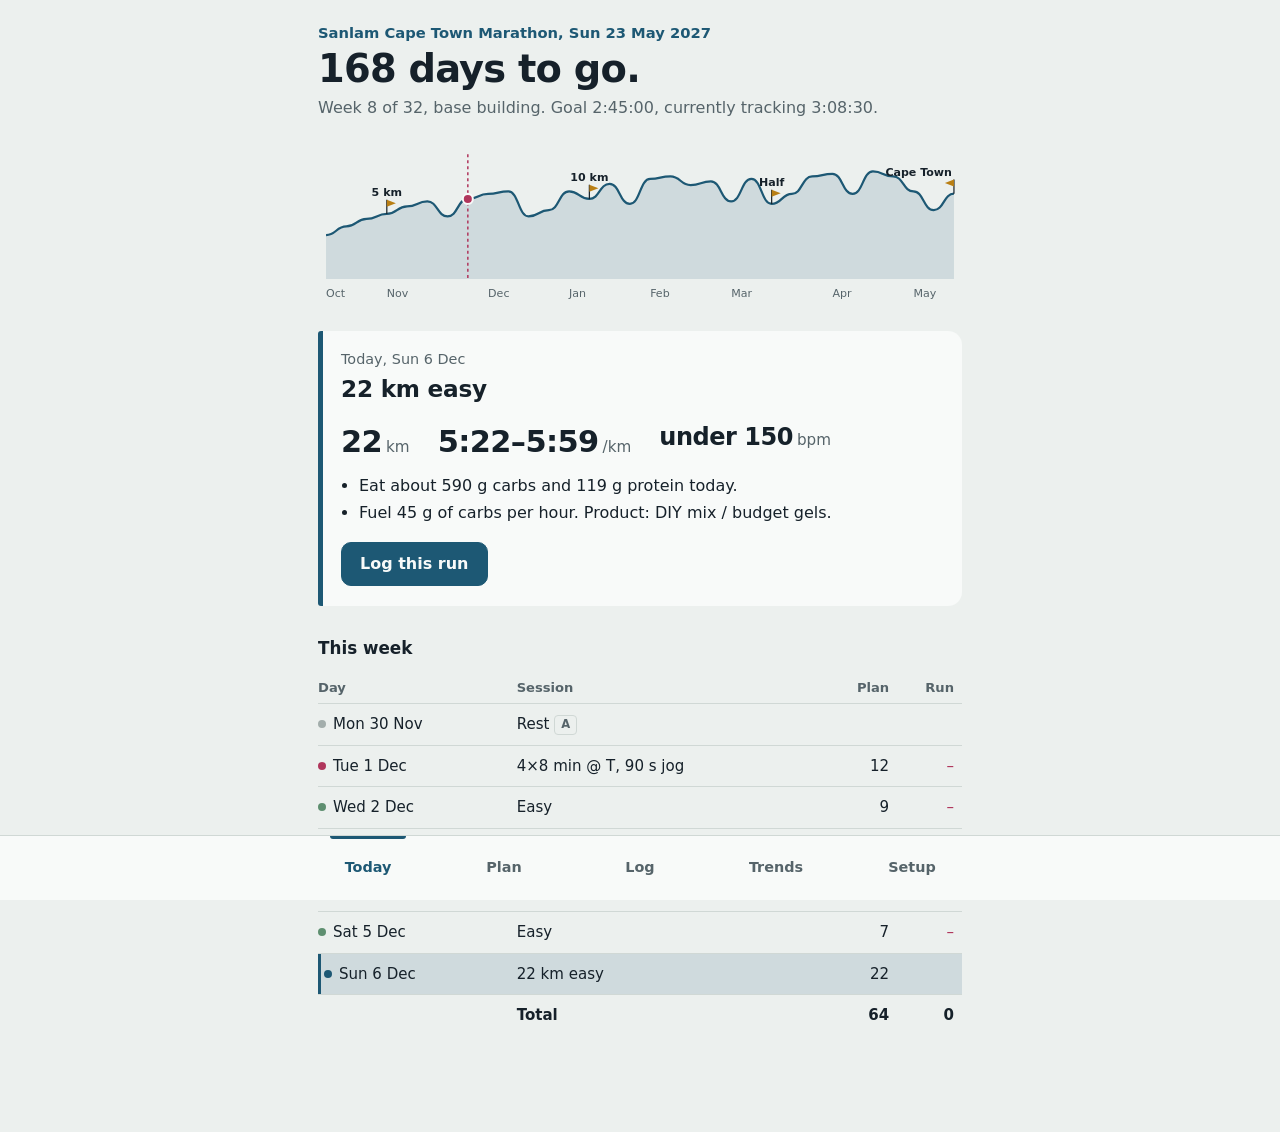
==== index.html @ f0186e63 "CTM Coach" ====
<!doctype html>
<html lang="en-ZA">
<head>
<meta charset="utf-8">
<meta name="viewport" content="width=device-width, initial-scale=1, viewport-fit=cover">
<meta name="theme-color" content="#1D5874">
<meta name="apple-mobile-web-app-capable" content="yes">
<meta name="apple-mobile-web-app-status-bar-style" content="default">
<title>Cape Town 2:45</title>
<link rel="manifest" href="manifest.webmanifest">
<link rel="icon" href="icon.svg" type="image/svg+xml">
<link rel="apple-touch-icon" href="icon-192.png">
<style>
:root {
  --fog: #ECF0EE;
  --paper: #F8FAF9;
  --ink: #16212A;
  --muted: #56646A;
  --line: #D0D8D5;
  --atlantic: #1D5874;
  --atlantic-soft: rgba(29, 88, 116, 0.14);
  --sage: #5E8F70;
  --protea: #B0365C;
  --ochre: #B97F14;
  --rest: #A3AEAC;
  --warn-bg: #FBF1DC;
  --action-bg: #F7E3EA;
  --sans: "Avenir Next", Avenir, "Segoe UI Variable Text", "Segoe UI", Roboto, "Helvetica Neue", system-ui, sans-serif;
  --tabh: 64px;
  color-scheme: light;
}
@media (prefers-color-scheme: dark) {
  :root {
    --fog: #0E161B; --paper: #15212A; --ink: #E4EBE9; --muted: #96A6AB; --line: #2A3B44;
    --atlantic: #6FB0CF; --atlantic-soft: rgba(111, 176, 207, 0.16); --sage: #84B897; --protea: #E07496;
    --ochre: #E2AE4C; --rest: #5F6E72; --warn-bg: #33291A; --action-bg: #36202A; color-scheme: dark;
  }
}
*, *::before, *::after { box-sizing: border-box; }
html { -webkit-text-size-adjust: 100%; }
body {
  margin: 0; background: var(--fog); color: var(--ink); font: 400 16px/1.5 var(--sans);
  font-variant-numeric: tabular-nums; padding-top: env(safe-area-inset-top, 0px);
  padding-bottom: calc(var(--tabh) + env(safe-area-inset-bottom, 0px));
}
main { max-width: 680px; margin: 0 auto; padding: 0 18px 32px; }
h1, h2, h3, p { margin: 0; }
h1 { font-size: 2.4rem; line-height: 1.1; font-weight: 700; letter-spacing: -0.02em; }
h2 { font-size: 1.45rem; line-height: 1.2; font-weight: 650; letter-spacing: -0.01em; }
h3 { font-size: 1.05rem; font-weight: 650; margin-bottom: 10px; }
section { margin-top: 30px; }
a { color: var(--atlantic); }
.sub { color: var(--muted); margin-top: 6px; max-width: 60ch; }
.note, .hint, .caption, .legend { color: var(--muted); font-size: 0.9rem; margin: 6px 0 10px; max-width: 65ch; }
.empty { color: var(--muted); padding: 14px 0; }

.hero { padding-top: 22px; }
.kicker { color: var(--atlantic); font-weight: 600; font-size: 0.92rem; margin-bottom: 4px; }
.profile { width: 100%; height: auto; margin-top: 14px; display: block; overflow: visible; }
.p-area { fill: var(--atlantic-soft); }
.p-line { fill: none; stroke: var(--atlantic); stroke-width: 2.2; }
.p-act { fill: var(--ink); }
.p-now { stroke: var(--protea); stroke-width: 1.5; stroke-dasharray: 3 3; }
.p-nowdot { fill: var(--protea); stroke: var(--paper); stroke-width: 2; }
.p-flagpole { stroke: var(--ink); stroke-width: 1.2; }
.p-flag { fill: var(--ochre); }
.p-label { font-size: 11px; fill: var(--ink); font-weight: 600; }
.p-month { font-size: 11px; fill: var(--muted); }
.page { padding-top: 22px; }

.session { margin-top: 26px; background: var(--paper); border-left: 5px solid var(--sage); padding: 18px 18px 20px; border-radius: 3px 14px 14px 3px; }
.session.t-quality { border-left-color: var(--protea); }
.session.t-long { border-left-color: var(--atlantic); }
.session.t-rest { border-left-color: var(--rest); }
.session.t-test, .session.t-race { border-left-color: var(--ochre); }
.session .when { color: var(--muted); font-size: 0.9rem; margin-bottom: 4px; }
.session .was { color: var(--muted); font-size: 0.88rem; margin-top: 6px; }
.facts { display: flex; flex-wrap: wrap; gap: 6px 28px; margin: 16px 0 6px; }
.facts .big { font-size: 1.9rem; font-weight: 700; letter-spacing: -0.02em; }
.facts .big.hr { font-size: 1.5rem; }
.facts .unit { color: var(--muted); margin-left: 4px; font-size: 0.95rem; }
.extras { margin: 10px 0 0; padding-left: 18px; color: var(--ink); }
.extras li { margin: 3px 0; }
.logged { margin-top: 14px; color: var(--sage); font-weight: 600; }

button, .file { font: inherit; cursor: pointer; }
.primary, .secondary { display: inline-flex; align-items: center; min-height: 44px; padding: 0 18px; border-radius: 10px; border: 1.5px solid var(--atlantic); font-weight: 600; margin-top: 14px; }
.primary { background: var(--atlantic); color: var(--paper); }
.secondary { background: transparent; color: var(--atlantic); }
.primary[disabled] { opacity: 0.6; cursor: progress; }
.link { background: none; border: 0; color: var(--atlantic); padding: 4px 0; text-decoration: underline; text-underline-offset: 3px; }
.danger { color: var(--protea); }
.file { position: relative; overflow: hidden; }
.file input { position: absolute; inset: 0; opacity: 0; cursor: pointer; }
.row { display: flex; flex-wrap: wrap; gap: 0 10px; }
:focus-visible { outline: 3px solid var(--ochre); outline-offset: 2px; }

.alerts .alert { padding: 12px 14px; border-radius: 10px; background: var(--paper); margin-bottom: 10px; border: 1px solid var(--line); }
.alert.a-warn { background: var(--warn-bg); border-color: transparent; }
.alert.a-action { background: var(--action-bg); border-color: transparent; }
.a-title { font-weight: 650; margin-bottom: 2px; }
.flags { margin: 8px 0 0; padding-left: 18px; font-size: 0.92rem; }

table { width: 100%; border-collapse: collapse; font-size: 0.94rem; }
th { text-align: left; font-weight: 600; color: var(--muted); font-size: 0.82rem; padding: 6px 8px 6px 0; border-bottom: 1px solid var(--line); }
td { padding: 9px 8px 9px 0; border-bottom: 1px solid var(--line); vertical-align: top; }
.n { text-align: right; white-space: nowrap; }
.nw { white-space: nowrap; }
.nw .tag, .nw .was-inline { white-space: normal; }
tfoot td { font-weight: 650; border-bottom: 0; }
.week td.d { white-space: nowrap; }
.week tr.is-today td { background: var(--atlantic-soft); }
.week tr.is-today td:first-child { box-shadow: inset 3px 0 0 var(--atlantic); padding-left: 6px; }
.week tr.done td.n:last-child { color: var(--sage); font-weight: 650; }
.week tr.missed td.n:last-child { color: var(--protea); }
.was-inline { display: block; color: var(--muted); font-size: 0.82rem; }
.tag { display: inline-block; font-size: 0.72rem; font-weight: 650; padding: 0 6px; border-radius: 4px; background: var(--fog); border: 1px solid var(--line); color: var(--muted); vertical-align: 1px; }
.dot { display: inline-block; width: 8px; height: 8px; border-radius: 50%; margin-right: 7px; background: var(--sage); vertical-align: 1px; }
.dot.t-quality { background: var(--protea); } .dot.t-long { background: var(--atlantic); } .dot.t-rest { background: var(--rest); } .dot.t-test, .dot.t-race { background: var(--ochre); }
.runs select { font: inherit; padding: 2px; background: var(--paper); color: var(--ink); border: 1px solid var(--line); border-radius: 6px; }
.table-wrap { overflow-x: auto; }

.weeks { list-style: none; margin: 18px 0 0; padding: 0; }
.wk { border-bottom: 1px solid var(--line); }
.wk-head { display: flex; align-items: center; gap: 14px; width: 100%; background: none; border: 0; padding: 12px 0; text-align: left; color: var(--ink); }
.wk-n { flex: 0 0 34px; height: 34px; border-radius: 50%; display: grid; place-items: center; font-weight: 700; background: var(--paper); border: 1.5px solid var(--line); font-size: 0.92rem; }
.wk.current .wk-n { background: var(--atlantic); color: var(--paper); border-color: var(--atlantic); }
.ph-down .wk-n, .ph-holiday .wk-n, .ph-taper .wk-n { border-style: dashed; }
.ph-checkpoint .wk-n, .ph-race .wk-n { border-color: var(--ochre); }
.wk-main { flex: 1; min-width: 0; }
.wk-title { display: block; font-weight: 600; }
.wk-sub { display: block; color: var(--muted); font-size: 0.86rem; overflow: hidden; text-overflow: ellipsis; white-space: nowrap; }
.wk-km { text-align: right; font-weight: 700; font-size: 1.15rem; line-height: 1.1; }
.wk-km s { display: block; color: var(--muted); font-weight: 400; font-size: 0.8rem; }
.wk-km small { display: block; color: var(--muted); font-weight: 400; font-size: 0.78rem; }
.wk-body { padding: 0 0 16px 48px; }
.modes { display: flex; flex-wrap: wrap; gap: 6px; margin-bottom: 8px; }
.modes button { border: 1.5px solid var(--line); background: var(--paper); color: var(--ink); border-radius: 999px; padding: 6px 12px; font-size: 0.86rem; }
.modes button.on { border-color: var(--atlantic); background: var(--atlantic); color: var(--paper); }

.form label, .grid2 label { display: block; font-size: 0.86rem; color: var(--muted); font-weight: 600; margin-bottom: 12px; }
.form input, .form select, .grid2 input, .grid2 select, .cp input[type=text], .cp input[type=date] {
  display: block; width: 100%; margin-top: 4px; min-height: 44px; padding: 8px 10px; font: inherit; color: var(--ink);
  background: var(--paper); border: 1.5px solid var(--line); border-radius: 8px;
}
.grid2 { display: grid; grid-template-columns: 1fr 1fr; gap: 0 12px; }
label.check { display: flex; align-items: center; gap: 8px; font-size: 0.92rem; color: var(--ink); font-weight: 500; margin: 6px 0 12px; }
label.check input { width: 20px; height: 20px; accent-color: var(--atlantic); }
.cps { display: grid; gap: 12px; }
.cp { background: var(--paper); border-radius: 10px; padding: 12px 14px 2px; display: grid; grid-template-columns: 1fr 1fr; gap: 0 12px; align-items: end; }
.cp-name { grid-column: 1 / -1; font-weight: 650; margin-bottom: 8px; }
.cp-name span { display: block; color: var(--muted); font-weight: 400; font-size: 0.86rem; }
.cp label { font-size: 0.86rem; color: var(--muted); font-weight: 600; margin-bottom: 12px; }
.cp label.check { grid-column: 1 / -1; margin-top: -2px; }
.import { background: var(--paper); border-radius: 12px; padding: 16px 18px 20px; }
.import p { color: var(--muted); font-size: 0.92rem; }
.review { background: var(--paper); border-radius: 10px; padding: 14px 16px; margin-top: 14px; }
.review p { margin: 0 0 8px; }
.review .when { color: var(--muted); font-size: 0.86rem; }

.chart { width: 100%; height: auto; display: block; }
.grid { stroke: var(--line); stroke-width: 1; }
.axis { font-size: 11px; fill: var(--muted); }
.bar-plan { fill: var(--atlantic-soft); }
.bar-act { fill: var(--atlantic); }
svg .pt { fill: var(--sage); opacity: 0.75; }
.trend { fill: none; stroke: var(--atlantic); stroke-width: 2.2; }
.band { fill: var(--sage); opacity: 0.14; }
.key { display: inline-block; width: 12px; height: 12px; border-radius: 2px; margin: 0 6px -1px 0; }
.k-plan { background: var(--atlantic-soft); } .k-act { background: var(--atlantic); margin-left: 14px; }

.tabs {
  position: fixed; left: 0; right: 0; bottom: 0; z-index: 5; display: flex; justify-content: center;
  background: var(--paper); border-top: 1px solid var(--line); padding-bottom: env(safe-area-inset-bottom, 0px);
}
.tabs a { flex: 1; max-width: 136px; height: var(--tabh); display: grid; place-items: center; text-decoration: none; color: var(--muted); font-weight: 600; font-size: 0.9rem; position: relative; }
.tabs a[aria-current=page] { color: var(--atlantic); }
.tabs a[aria-current=page]::before { content: ""; position: absolute; top: 0; left: 22%; right: 22%; height: 3px; background: var(--atlantic); border-radius: 0 0 3px 3px; }
.toast {
  position: fixed; left: 50%; bottom: calc(var(--tabh) + 14px + env(safe-area-inset-bottom, 0px)); transform: translate(-50%, 20px);
  background: var(--ink); color: var(--paper); padding: 10px 16px; border-radius: 10px; font-size: 0.92rem; opacity: 0;
  pointer-events: none; transition: opacity 0.2s, transform 0.2s; max-width: calc(100% - 32px); z-index: 10;
}
.toast.show { opacity: 1; transform: translate(-50%, 0); }
@media (prefers-reduced-motion: reduce) { .toast { transition: none; } }
@media (max-width: 420px) {
  h1 { font-size: 2rem; }
  .facts .big { font-size: 1.6rem; }
  .grid2 label, .cp label { font-size: 0.8rem; }
  .wk-body { padding-left: 0; }
  table { font-size: 0.88rem; }
}
</style>
</head>
<body>
<main id="app" aria-live="polite"></main>
<nav class="tabs" aria-label="Sections">
  <a href="#today">Today</a><a href="#plan">Plan</a><a href="#log">Log</a><a href="#trends">Trends</a><a href="#setup">Setup</a>
</nav>
<div id="toast" class="toast" role="status"></div>
<script>
const SEED = {"days": [{"o": 0, "wk": 1, "day": "Mon", "phase": "Recover", "type": "Rest", "desc": "Rest", "km": 0, "zone": "", "str": "A", "fuel": 0}, {"o": 1, "wk": 1, "day": "Tue", "phase": "Recover", "type": "Easy", "desc": "Easy", "km": 5, "zone": "Easy", "str": "", "fuel": 0}, {"o": 2, "wk": 1, "day": "Wed", "phase": "Recover", "type": "Easy", "desc": "Easy", "km": 4, "zone": "Easy", "str": "", "fuel": 0}, {"o": 3, "wk": 1, "day": "Thu", "phase": "Recover", "type": "Easy", "desc": "Easy", "km": 5, "zone": "Easy", "str": "B", "fuel": 0}, {"o": 4, "wk": 1, "day": "Fri", "phase": "Recover", "type": "Easy", "desc": "Easy, short", "km": 4, "zone": "Easy", "str": "", "fuel": 0}, {"o": 5, "wk": 1, "day": "Sat", "phase": "Recover", "type": "Easy", "desc": "Easy", "km": 5, "zone": "Easy", "str": "", "fuel": 0}, {"o": 6, "wk": 1, "day": "Sun", "phase": "Recover", "type": "Easy", "desc": "12 km easy", "km": 12, "zone": "Easy", "str": "", "fuel": 0}, {"o": 7, "wk": 2, "day": "Mon", "phase": "Recover", "type": "Rest", "desc": "Rest", "km": 0, "zone": "", "str": "A", "fuel": 0}, {"o": 8, "wk": 2, "day": "Tue", "phase": "Recover", "type": "Easy", "desc": "Easy + 6×20 s strides", "km": 5, "zone": "Easy", "str": "", "fuel": 0}, {"o": 9, "wk": 2, "day": "Wed", "phase": "Recover", "type": "Easy", "desc": "Easy", "km": 8, "zone": "Easy", "str": "", "fuel": 0}, {"o": 10, "wk": 2, "day": "Thu", "phase": "Recover", "type": "Easy", "desc": "Easy + 6×20 s strides", "km": 6, "zone": "Easy", "str": "B", "fuel": 0}, {"o": 11, "wk": 2, "day": "Fri", "phase": "Recover", "type": "Easy", "desc": "Easy, short", "km": 4, "zone": "Easy", "str": "", "fuel": 0}, {"o": 12, "wk": 2, "day": "Sat", "phase": "Recover", "type": "Easy", "desc": "Easy", "km": 5, "zone": "Easy", "str": "", "fuel": 0}, {"o": 13, "wk": 2, "day": "Sun", "phase": "Recover", "type": "Easy", "desc": "14 km easy", "km": 14, "zone": "Easy", "str": "", "fuel": 0}, {"o": 14, "wk": 3, "day": "Mon", "phase": "Base", "type": "Rest", "desc": "Rest", "km": 0, "zone": "", "str": "A", "fuel": 0}, {"o": 15, "wk": 3, "day": "Tue", "phase": "Base", "type": "Easy", "desc": "Easy + 8×10 s hill sprints", "km": 6, "zone": "Easy", "str": "", "fuel": 0}, {"o": 16, "wk": 3, "day": "Wed", "phase": "Base", "type": "Easy", "desc": "Easy", "km": 8, "zone": "Easy", "str": "", "fuel": 0}, {"o": 17, "wk": 3, "day": "Thu", "phase": "Base", "type": "Easy", "desc": "Easy + strides", "km": 7, "zone": "Easy", "str": "B", "fuel": 0}, {"o": 18, "wk": 3, "day": "Fri", "phase": "Base", "type": "Easy", "desc": "Easy, short", "km": 5, "zone": "Easy", "str": "", "fuel": 0}, {"o": 19, "wk": 3, "day": "Sat", "phase": "Base", "type": "Easy", "desc": "Easy", "km": 6, "zone": "Easy", "str": "", "fuel": 0}, {"o": 20, "wk": 3, "day": "Sun", "phase": "Base", "type": "Easy", "desc": "16 km easy", "km": 16, "zone": "Easy", "str": "", "fuel": 0}, {"o": 21, "wk": 4, "day": "Mon", "phase": "Base", "type": "Rest", "desc": "Rest", "km": 0, "zone": "", "str": "A", "fuel": 0}, {"o": 22, "wk": 4, "day": "Tue", "phase": "Base", "type": "Easy", "desc": "Easy + 8×10 s hill sprints", "km": 6, "zone": "Easy", "str": "", "fuel": 0}, {"o": 23, "wk": 4, "day": "Wed", "phase": "Base", "type": "Easy", "desc": "Easy", "km": 7, "zone": "Easy", "str": "", "fuel": 0}, {"o": 24, "wk": 4, "day": "Thu", "phase": "Base", "type": "Easy", "desc": "Easy + strides", "km": 6, "zone": "Easy", "str": "B", "fuel": 0}, {"o": 25, "wk": 4, "day": "Fri", "phase": "Base", "type": "Easy", "desc": "Easy, short", "km": 5, "zone": "Easy", "str": "", "fuel": 0}, {"o": 26, "wk": 4, "day": "Sat", "phase": "Base", "type": "Test", "desc": "5 km parkrun TEST (3 km warm-up, 2 km cool-down)", "km": 10, "zone": "Race effort", "str": "", "fuel": 0}, {"o": 27, "wk": 4, "day": "Sun", "phase": "Base", "type": "Easy", "desc": "18 km easy", "km": 18, "zone": "Easy", "str": "", "fuel": 0}, {"o": 28, "wk": 5, "day": "Mon", "phase": "Base", "type": "Rest", "desc": "Rest", "km": 0, "zone": "", "str": "A", "fuel": 0}, {"o": 29, "wk": 5, "day": "Tue", "phase": "Base", "type": "Quality", "desc": "8×90 s hills, jog down", "km": 10, "zone": "Effort", "str": "", "fuel": 0}, {"o": 30, "wk": 5, "day": "Wed", "phase": "Base", "type": "Easy", "desc": "Easy", "km": 9, "zone": "Easy", "str": "", "fuel": 0}, {"o": 31, "wk": 5, "day": "Thu", "phase": "Base", "type": "Easy", "desc": "Easy + strides", "km": 8, "zone": "Easy", "str": "B", "fuel": 0}, {"o": 32, "wk": 5, "day": "Fri", "phase": "Base", "type": "Easy", "desc": "Easy, short", "km": 6, "zone": "Easy", "str": "", "fuel": 0}, {"o": 33, "wk": 5, "day": "Sat", "phase": "Base", "type": "Easy", "desc": "Easy", "km": 7, "zone": "Easy", "str": "", "fuel": 0}, {"o": 34, "wk": 5, "day": "Sun", "phase": "Base", "type": "Easy", "desc": "18 km easy, fuel 30–45 g/h", "km": 18, "zone": "Easy", "str": "", "fuel": 40}, {"o": 35, "wk": 6, "day": "Mon", "phase": "Base", "type": "Rest", "desc": "Rest", "km": 0, "zone": "", "str": "A", "fuel": 0}, {"o": 36, "wk": 6, "day": "Tue", "phase": "Base", "type": "Quality", "desc": "3×8 min @ T, 90 s jog", "km": 11, "zone": "Threshold", "str": "", "fuel": 0}, {"o": 37, "wk": 6, "day": "Wed", "phase": "Base", "type": "Easy", "desc": "Easy", "km": 9, "zone": "Easy", "str": "", "fuel": 0}, {"o": 38, "wk": 6, "day": "Thu", "phase": "Base", "type": "Easy", "desc": "Easy + strides", "km": 8, "zone": "Easy", "str": "B", "fuel": 0}, {"o": 39, "wk": 6, "day": "Fri", "phase": "Base", "type": "Easy", "desc": "Easy, short", "km": 6, "zone": "Easy", "str": "", "fuel": 0}, {"o": 40, "wk": 6, "day": "Sat", "phase": "Base", "type": "Easy", "desc": "Easy", "km": 8, "zone": "Easy", "str": "", "fuel": 0}, {"o": 41, "wk": 6, "day": "Sun", "phase": "Base", "type": "Long", "desc": "20 km easy", "km": 20, "zone": "Easy", "str": "", "fuel": 40}, {"o": 42, "wk": 7, "day": "Mon", "phase": "Down", "type": "Rest", "desc": "Rest", "km": 0, "zone": "", "str": "A", "fuel": 0}, {"o": 43, "wk": 7, "day": "Tue", "phase": "Down", "type": "Quality", "desc": "10×1 min on / 1 min off", "km": 10, "zone": "Effort", "str": "", "fuel": 0}, {"o": 44, "wk": 7, "day": "Wed", "phase": "Down", "type": "Easy", "desc": "Easy", "km": 7, "zone": "Easy", "str": "", "fuel": 0}, {"o": 45, "wk": 7, "day": "Thu", "phase": "Down", "type": "Easy", "desc": "Easy + strides", "km": 6, "zone": "Easy", "str": "B", "fuel": 0}, {"o": 46, "wk": 7, "day": "Fri", "phase": "Down", "type": "Easy", "desc": "Easy, short", "km": 5, "zone": "Easy", "str": "", "fuel": 0}, {"o": 47, "wk": 7, "day": "Sat", "phase": "Down", "type": "Easy", "desc": "Easy", "km": 6, "zone": "Easy", "str": "", "fuel": 0}, {"o": 48, "wk": 7, "day": "Sun", "phase": "Down", "type": "Easy", "desc": "16 km easy", "km": 16, "zone": "Easy", "str": "", "fuel": 40}, {"o": 49, "wk": 8, "day": "Mon", "phase": "Base", "type": "Rest", "desc": "Rest", "km": 0, "zone": "", "str": "A", "fuel": 0}, {"o": 50, "wk": 8, "day": "Tue", "phase": "Base", "type": "Quality", "desc": "4×8 min @ T, 90 s jog", "km": 12, "zone": "Threshold", "str": "", "fuel": 0}, {"o": 51, "wk": 8, "day": "Wed", "phase": "Base", "type": "Easy", "desc": "Easy", "km": 9, "zone": "Easy", "str": "", "fuel": 0}, {"o": 52, "wk": 8, "day": "Thu", "phase": "Base", "type": "Easy", "desc": "Easy + strides", "km": 8, "zone": "Easy", "str": "B", "fuel": 0}, {"o": 53, "wk": 8, "day": "Fri", "phase": "Base", "type": "Easy", "desc": "Easy, short", "km": 6, "zone": "Easy", "str": "", "fuel": 0}, {"o": 54, "wk": 8, "day": "Sat", "phase": "Base", "type": "Easy", "desc": "Easy", "km": 7, "zone": "Easy", "str": "", "fuel": 0}, {"o": 55, "wk": 8, "day": "Sun", "phase": "Base", "type": "Long", "desc": "22 km easy", "km": 22, "zone": "Easy", "str": "", "fuel": 45}, {"o": 56, "wk": 9, "day": "Mon", "phase": "Base", "type": "Rest", "desc": "Rest", "km": 0, "zone": "", "str": "A", "fuel": 0}, {"o": 57, "wk": 9, "day": "Tue", "phase": "Base", "type": "Quality", "desc": "10×90 s hills, jog down", "km": 11, "zone": "Effort", "str": "", "fuel": 0}, {"o": 58, "wk": 9, "day": "Wed", "phase": "Base", "type": "Easy", "desc": "Easy", "km": 9, "zone": "Easy", "str": "", "fuel": 0}, {"o": 59, "wk": 9, "day": "Thu", "phase": "Base", "type": "Quality", "desc": "20 min steady", "km": 10, "zone": "Steady", "str": "B", "fuel": 0}, {"o": 60, "wk": 9, "day": "Fri", "phase": "Base", "type": "Easy", "desc": "Easy, short", "km": 6, "zone": "Easy", "str": "", "fuel": 0}, {"o": 61, "wk": 9, "day": "Sat", "phase": "Base", "type": "Easy", "desc": "Easy", "km": 8, "zone": "Easy", "str": "", "fuel": 0}, {"o": 62, "wk": 9, "day": "Sun", "phase": "Base", "type": "Long", "desc": "24 km, last 4 km steady", "km": 24, "zone": "Steady", "str": "", "fuel": 45}, {"o": 63, "wk": 10, "day": "Mon", "phase": "Base", "type": "Rest", "desc": "Rest", "km": 0, "zone": "", "str": "A", "fuel": 0}, {"o": 64, "wk": 10, "day": "Tue", "phase": "Base", "type": "Quality", "desc": "3×12 min @ T, 2 min jog", "km": 14, "zone": "Threshold", "str": "", "fuel": 0}, {"o": 65, "wk": 10, "day": "Wed", "phase": "Base", "type": "Easy", "desc": "Easy", "km": 9, "zone": "Easy", "str": "", "fuel": 0}, {"o": 66, "wk": 10, "day": "Thu", "phase": "Base", "type": "Quality", "desc": "20 min steady", "km": 10, "zone": "Steady", "str": "B", "fuel": 0}, {"o": 67, "wk": 10, "day": "Fri", "phase": "Base", "type": "Easy", "desc": "Easy, short", "km": 6, "zone": "Easy", "str": "", "fuel": 0}, {"o": 68, "wk": 10, "day": "Sat", "phase": "Base", "type": "Easy", "desc": "Easy", "km": 7, "zone": "Easy", "str": "", "fuel": 0}, {"o": 69, "wk": 10, "day": "Sun", "phase": "Base", "type": "Long", "desc": "24 km easy", "km": 24, "zone": "Easy", "str": "", "fuel": 45}, {"o": 70, "wk": 11, "day": "Mon", "phase": "Holiday", "type": "Rest", "desc": "Rest", "km": 0, "zone": "", "str": "A", "fuel": 0}, {"o": 71, "wk": 11, "day": "Tue", "phase": "Holiday", "type": "Quality", "desc": "10×1 min on / 1 min off", "km": 10, "zone": "Effort", "str": "", "fuel": 0}, {"o": 72, "wk": 11, "day": "Wed", "phase": "Holiday", "type": "Easy", "desc": "Easy", "km": 7, "zone": "Easy", "str": "", "fuel": 0}, {"o": 73, "wk": 11, "day": "Thu", "phase": "Holiday", "type": "Easy", "desc": "Easy", "km": 6, "zone": "Easy", "str": "B", "fuel": 0}, {"o": 74, "wk": 11, "day": "Fri", "phase": "Holiday", "type": "Easy", "desc": "Easy, short", "km": 4, "zone": "Easy", "str": "", "fuel": 0}, {"o": 75, "wk": 11, "day": "Sat", "phase": "Holiday", "type": "Easy", "desc": "Easy", "km": 5, "zone": "Easy", "str": "", "fuel": 0}, {"o": 76, "wk": 11, "day": "Sun", "phase": "Holiday", "type": "Easy", "desc": "18 km easy", "km": 18, "zone": "Easy", "str": "", "fuel": 45}, {"o": 77, "wk": 12, "day": "Mon", "phase": "Holiday", "type": "Rest", "desc": "Rest", "km": 0, "zone": "", "str": "A", "fuel": 0}, {"o": 78, "wk": 12, "day": "Tue", "phase": "Holiday", "type": "Quality", "desc": "5×3 min @ 10 km pace, 2 min jog", "km": 10, "zone": "10 km pace", "str": "", "fuel": 0}, {"o": 79, "wk": 12, "day": "Wed", "phase": "Holiday", "type": "Easy", "desc": "Easy", "km": 7, "zone": "Easy", "str": "", "fuel": 0}, {"o": 80, "wk": 12, "day": "Thu", "phase": "Holiday", "type": "Easy", "desc": "Easy", "km": 7, "zone": "Easy", "str": "B", "fuel": 0}, {"o": 81, "wk": 12, "day": "Fri", "phase": "Holiday", "type": "Easy", "desc": "Easy, short", "km": 5, "zone": "Easy", "str": "", "fuel": 0}, {"o": 82, "wk": 12, "day": "Sat", "phase": "Holiday", "type": "Easy", "desc": "Easy", "km": 6, "zone": "Easy", "str": "", "fuel": 0}, {"o": 83, "wk": 12, "day": "Sun", "phase": "Holiday", "type": "Long", "desc": "20 km easy", "km": 20, "zone": "Easy", "str": "", "fuel": 45}, {"o": 84, "wk": 13, "day": "Mon", "phase": "Build", "type": "Rest", "desc": "Rest", "km": 0, "zone": "", "str": "A", "fuel": 0}, {"o": 85, "wk": 13, "day": "Tue", "phase": "Build", "type": "Quality", "desc": "5×1 km @ T, 1 min jog", "km": 11, "zone": "Threshold", "str": "", "fuel": 0}, {"o": 86, "wk": 13, "day": "Wed", "phase": "Build", "type": "Easy", "desc": "Easy", "km": 9, "zone": "Easy", "str": "", "fuel": 0}, {"o": 87, "wk": 13, "day": "Thu", "phase": "Build", "type": "Quality", "desc": "25 min steady", "km": 11, "zone": "Steady", "str": "B", "fuel": 0}, {"o": 88, "wk": 13, "day": "Fri", "phase": "Build", "type": "Easy", "desc": "Easy, short", "km": 6, "zone": "Easy", "str": "", "fuel": 0}, {"o": 89, "wk": 13, "day": "Sat", "phase": "Build", "type": "Easy", "desc": "Easy", "km": 7, "zone": "Easy", "str": "", "fuel": 0}, {"o": 90, "wk": 13, "day": "Sun", "phase": "Build", "type": "Long", "desc": "26 km, last 5 km steady", "km": 26, "zone": "Steady", "str": "", "fuel": 60}, {"o": 91, "wk": 14, "day": "Mon", "phase": "Build", "type": "Rest", "desc": "Rest", "km": 0, "zone": "", "str": "A", "fuel": 0}, {"o": 92, "wk": 14, "day": "Tue", "phase": "Build", "type": "Quality", "desc": "4×1 km @ T, 1 min jog", "km": 10, "zone": "Threshold", "str": "", "fuel": 0}, {"o": 93, "wk": 14, "day": "Wed", "phase": "Build", "type": "Easy", "desc": "Easy", "km": 11, "zone": "Easy", "str": "", "fuel": 0}, {"o": 94, "wk": 14, "day": "Thu", "phase": "Build", "type": "Easy", "desc": "Easy + strides", "km": 11, "zone": "Easy", "str": "B", "fuel": 0}, {"o": 95, "wk": 14, "day": "Fri", "phase": "Build", "type": "Easy", "desc": "Easy, short", "km": 8, "zone": "Easy", "str": "", "fuel": 0}, {"o": 96, "wk": 14, "day": "Sat", "phase": "Build", "type": "Easy", "desc": "Easy 5 km + 4 strides", "km": 5, "zone": "Easy", "str": "", "fuel": 0}, {"o": 97, "wk": 14, "day": "Sun", "phase": "Build", "type": "Test", "desc": "10 km race / time trial + 6 km easy", "km": 19, "zone": "Race effort", "str": "", "fuel": 60}, {"o": 98, "wk": 15, "day": "Mon", "phase": "Build", "type": "Rest", "desc": "Rest", "km": 0, "zone": "", "str": "A", "fuel": 0}, {"o": 99, "wk": 15, "day": "Tue", "phase": "Build", "type": "Quality", "desc": "2×20 min @ T, 3 min jog", "km": 15, "zone": "Threshold", "str": "", "fuel": 0}, {"o": 100, "wk": 15, "day": "Wed", "phase": "Build", "type": "Easy", "desc": "Easy", "km": 9, "zone": "Easy", "str": "", "fuel": 0}, {"o": 101, "wk": 15, "day": "Thu", "phase": "Build", "type": "Quality", "desc": "6×3 min @ 10 km pace, 2 min jog", "km": 11, "zone": "10 km pace", "str": "B", "fuel": 0}, {"o": 102, "wk": 15, "day": "Fri", "phase": "Build", "type": "Easy", "desc": "Easy, short", "km": 6, "zone": "Easy", "str": "", "fuel": 0}, {"o": 103, "wk": 15, "day": "Sat", "phase": "Build", "type": "Easy", "desc": "Easy", "km": 7, "zone": "Easy", "str": "", "fuel": 0}, {"o": 104, "wk": 15, "day": "Sun", "phase": "Build", "type": "Long", "desc": "28 km, last 8 km @ MP", "km": 28, "zone": "Marathon pace", "str": "", "fuel": 60}, {"o": 105, "wk": 16, "day": "Mon", "phase": "Down", "type": "Rest", "desc": "Rest", "km": 0, "zone": "", "str": "A", "fuel": 0}, {"o": 106, "wk": 16, "day": "Tue", "phase": "Down", "type": "Quality", "desc": "6×3 min @ 10 km pace, 2 min jog", "km": 11, "zone": "10 km pace", "str": "", "fuel": 0}, {"o": 107, "wk": 16, "day": "Wed", "phase": "Down", "type": "Easy", "desc": "Easy", "km": 8, "zone": "Easy", "str": "", "fuel": 0}, {"o": 108, "wk": 16, "day": "Thu", "phase": "Down", "type": "Easy", "desc": "Easy + strides", "km": 8, "zone": "Easy", "str": "B", "fuel": 0}, {"o": 109, "wk": 16, "day": "Fri", "phase": "Down", "type": "Easy", "desc": "Easy, short", "km": 6, "zone": "Easy", "str": "", "fuel": 0}, {"o": 110, "wk": 16, "day": "Sat", "phase": "Down", "type": "Easy", "desc": "Easy", "km": 7, "zone": "Easy", "str": "", "fuel": 0}, {"o": 111, "wk": 16, "day": "Sun", "phase": "Down", "type": "Long", "desc": "20 km easy", "km": 20, "zone": "Easy", "str": "", "fuel": 60}, {"o": 112, "wk": 17, "day": "Mon", "phase": "Build", "type": "Rest", "desc": "Rest", "km": 0, "zone": "", "str": "A", "fuel": 0}, {"o": 113, "wk": 17, "day": "Tue", "phase": "Build", "type": "Quality", "desc": "3×3 km @ T, 90 s jog", "km": 15, "zone": "Threshold", "str": "", "fuel": 0}, {"o": 114, "wk": 17, "day": "Wed", "phase": "Build", "type": "Easy", "desc": "Easy", "km": 10, "zone": "Easy", "str": "", "fuel": 0}, {"o": 115, "wk": 17, "day": "Thu", "phase": "Build", "type": "Quality", "desc": "30 min steady", "km": 12, "zone": "Steady", "str": "B", "fuel": 0}, {"o": 116, "wk": 17, "day": "Fri", "phase": "Build", "type": "Easy", "desc": "Easy, short", "km": 7, "zone": "Easy", "str": "", "fuel": 0}, {"o": 117, "wk": 17, "day": "Sat", "phase": "Build", "type": "Easy", "desc": "Easy", "km": 8, "zone": "Easy", "str": "", "fuel": 0}, {"o": 118, "wk": 17, "day": "Sun", "phase": "Build", "type": "Long", "desc": "28 km with 10 km @ MP", "km": 28, "zone": "Marathon pace", "str": "", "fuel": 60}, {"o": 119, "wk": 18, "day": "Mon", "phase": "Build", "type": "Rest", "desc": "Rest", "km": 0, "zone": "", "str": "A", "fuel": 0}, {"o": 120, "wk": 18, "day": "Tue", "phase": "Build", "type": "Quality", "desc": "6×1 km @ 10 km pace + 4×200 m", "km": 13, "zone": "10 km pace", "str": "", "fuel": 0}, {"o": 121, "wk": 18, "day": "Wed", "phase": "Build", "type": "Easy", "desc": "Easy", "km": 11, "zone": "Easy", "str": "", "fuel": 0}, {"o": 122, "wk": 18, "day": "Thu", "phase": "Build", "type": "Quality", "desc": "30 min steady", "km": 12, "zone": "Steady", "str": "B", "fuel": 0}, {"o": 123, "wk": 18, "day": "Fri", "phase": "Build", "type": "Easy", "desc": "Easy, short", "km": 7, "zone": "Easy", "str": "", "fuel": 0}, {"o": 124, "wk": 18, "day": "Sat", "phase": "Build", "type": "Easy", "desc": "Easy", "km": 9, "zone": "Easy", "str": "", "fuel": 0}, {"o": 125, "wk": 18, "day": "Sun", "phase": "Build", "type": "Long", "desc": "30 km easy, fuel 60 g/h", "km": 30, "zone": "Easy", "str": "", "fuel": 60}, {"o": 126, "wk": 19, "day": "Mon", "phase": "Specific", "type": "Rest", "desc": "Rest", "km": 0, "zone": "", "str": "A", "fuel": 0}, {"o": 127, "wk": 19, "day": "Tue", "phase": "Specific", "type": "Quality", "desc": "4×2 km @ T, 90 s jog", "km": 14, "zone": "Threshold", "str": "", "fuel": 0}, {"o": 128, "wk": 19, "day": "Wed", "phase": "Specific", "type": "Easy", "desc": "Easy", "km": 11, "zone": "Easy", "str": "", "fuel": 0}, {"o": 129, "wk": 19, "day": "Thu", "phase": "Specific", "type": "Quality", "desc": "3×10 min @ MP, 2 min jog", "km": 13, "zone": "Marathon pace", "str": "B", "fuel": 0}, {"o": 130, "wk": 19, "day": "Fri", "phase": "Specific", "type": "Rest", "desc": "Rest", "km": 0, "zone": "", "str": "", "fuel": 0}, {"o": 131, "wk": 19, "day": "Sat", "phase": "Specific", "type": "Easy", "desc": "Easy + strides", "km": 9, "zone": "Easy", "str": "", "fuel": 0}, {"o": 132, "wk": 19, "day": "Sun", "phase": "Specific", "type": "Long", "desc": "28 km with 12 km @ MP", "km": 28, "zone": "Marathon pace", "str": "", "fuel": 60}, {"o": 133, "wk": 20, "day": "Mon", "phase": "Specific", "type": "Rest", "desc": "Rest", "km": 0, "zone": "", "str": "A", "fuel": 0}, {"o": 134, "wk": 20, "day": "Tue", "phase": "Specific", "type": "Quality", "desc": "5×2 km @ T, 90 s jog", "km": 16, "zone": "Threshold", "str": "", "fuel": 0}, {"o": 135, "wk": 20, "day": "Wed", "phase": "Specific", "type": "Easy", "desc": "Easy", "km": 9, "zone": "Easy", "str": "", "fuel": 0}, {"o": 136, "wk": 20, "day": "Thu", "phase": "Specific", "type": "Quality", "desc": "2×5 km @ MP, 1 km jog", "km": 16, "zone": "Marathon pace", "str": "B", "fuel": 0}, {"o": 137, "wk": 20, "day": "Fri", "phase": "Specific", "type": "Rest", "desc": "Rest", "km": 0, "zone": "", "str": "", "fuel": 0}, {"o": 138, "wk": 20, "day": "Sat", "phase": "Specific", "type": "Easy", "desc": "Easy + strides", "km": 7, "zone": "Easy", "str": "", "fuel": 0}, {"o": 139, "wk": 20, "day": "Sun", "phase": "Specific", "type": "Long", "desc": "30 km with 14 km @ MP", "km": 30, "zone": "Marathon pace", "str": "", "fuel": 60}, {"o": 140, "wk": 21, "day": "Mon", "phase": "Down", "type": "Rest", "desc": "Rest", "km": 0, "zone": "", "str": "A", "fuel": 0}, {"o": 141, "wk": 21, "day": "Tue", "phase": "Down", "type": "Quality", "desc": "8×400 m @ 5 km pace, 200 m jog", "km": 10, "zone": "5 km pace", "str": "", "fuel": 0}, {"o": 142, "wk": 21, "day": "Wed", "phase": "Down", "type": "Easy", "desc": "Easy", "km": 11, "zone": "Easy", "str": "", "fuel": 0}, {"o": 143, "wk": 21, "day": "Thu", "phase": "Down", "type": "Easy", "desc": "Easy + strides", "km": 10, "zone": "Easy", "str": "B", "fuel": 0}, {"o": 144, "wk": 21, "day": "Fri", "phase": "Down", "type": "Rest", "desc": "Rest", "km": 0, "zone": "", "str": "", "fuel": 0}, {"o": 145, "wk": 21, "day": "Sat", "phase": "Down", "type": "Easy", "desc": "Easy + strides", "km": 9, "zone": "Easy", "str": "", "fuel": 0}, {"o": 146, "wk": 21, "day": "Sun", "phase": "Down", "type": "Long", "desc": "22 km easy", "km": 22, "zone": "Easy", "str": "", "fuel": 75}, {"o": 147, "wk": 22, "day": "Mon", "phase": "Specific", "type": "Rest", "desc": "Rest", "km": 0, "zone": "", "str": "A", "fuel": 0}, {"o": 148, "wk": 22, "day": "Tue", "phase": "Specific", "type": "Quality", "desc": "4×2 km @ T, 90 s jog", "km": 14, "zone": "Threshold", "str": "", "fuel": 0}, {"o": 149, "wk": 22, "day": "Wed", "phase": "Specific", "type": "Easy", "desc": "Easy", "km": 9, "zone": "Easy", "str": "", "fuel": 0}, {"o": 150, "wk": 22, "day": "Thu", "phase": "Specific", "type": "Quality", "desc": "3×4 km @ MP, 1 km jog", "km": 18, "zone": "Marathon pace", "str": "B", "fuel": 0}, {"o": 151, "wk": 22, "day": "Fri", "phase": "Specific", "type": "Rest", "desc": "Rest", "km": 0, "zone": "", "str": "", "fuel": 0}, {"o": 152, "wk": 22, "day": "Sat", "phase": "Specific", "type": "Easy", "desc": "Easy + strides", "km": 7, "zone": "Easy", "str": "", "fuel": 0}, {"o": 153, "wk": 22, "day": "Sun", "phase": "Specific", "type": "Long", "desc": "32 km with 3×5 km @ MP", "km": 32, "zone": "Marathon pace", "str": "", "fuel": 75}, {"o": 154, "wk": 23, "day": "Mon", "phase": "Checkpoint", "type": "Rest", "desc": "Rest", "km": 0, "zone": "", "str": "A", "fuel": 0}, {"o": 155, "wk": 23, "day": "Tue", "phase": "Checkpoint", "type": "Quality", "desc": "4×1 km @ half marathon pace, 1 min jog", "km": 10, "zone": "Half marathon pace", "str": "", "fuel": 0}, {"o": 156, "wk": 23, "day": "Wed", "phase": "Checkpoint", "type": "Easy", "desc": "Easy", "km": 12, "zone": "Easy", "str": "", "fuel": 0}, {"o": 157, "wk": 23, "day": "Thu", "phase": "Checkpoint", "type": "Quality", "desc": "Easy 8 km incl. 3 km @ MP", "km": 8, "zone": "Marathon pace", "str": "B", "fuel": 0}, {"o": 158, "wk": 23, "day": "Fri", "phase": "Checkpoint", "type": "Rest", "desc": "Rest", "km": 0, "zone": "", "str": "", "fuel": 0}, {"o": 159, "wk": 23, "day": "Sat", "phase": "Checkpoint", "type": "Easy", "desc": "Shakeout 5 km + 4 strides", "km": 5, "zone": "Easy", "str": "", "fuel": 0}, {"o": 160, "wk": 23, "day": "Sun", "phase": "Checkpoint", "type": "Test", "desc": "HALF MARATHON RACE — full Maurten race fuelling", "km": 25, "zone": "Race effort", "str": "", "fuel": 80}, {"o": 161, "wk": 24, "day": "Mon", "phase": "Recover", "type": "Rest", "desc": "Rest", "km": 0, "zone": "", "str": "A", "fuel": 0}, {"o": 162, "wk": 24, "day": "Tue", "phase": "Recover", "type": "Easy", "desc": "Easy, no session", "km": 10, "zone": "Easy", "str": "", "fuel": 0}, {"o": 163, "wk": 24, "day": "Wed", "phase": "Recover", "type": "Easy", "desc": "Easy", "km": 11, "zone": "Easy", "str": "", "fuel": 0}, {"o": 164, "wk": 24, "day": "Thu", "phase": "Recover", "type": "Quality", "desc": "6×3 min @ 10 km pace, 2 min jog", "km": 11, "zone": "10 km pace", "str": "B", "fuel": 0}, {"o": 165, "wk": 24, "day": "Fri", "phase": "Recover", "type": "Rest", "desc": "Rest", "km": 0, "zone": "", "str": "", "fuel": 0}, {"o": 166, "wk": 24, "day": "Sat", "phase": "Recover", "type": "Easy", "desc": "Easy + strides", "km": 10, "zone": "Easy", "str": "", "fuel": 0}, {"o": 167, "wk": 24, "day": "Sun", "phase": "Recover", "type": "Long", "desc": "26 km easy", "km": 26, "zone": "Easy", "str": "", "fuel": 75}, {"o": 168, "wk": 25, "day": "Mon", "phase": "Specific", "type": "Rest", "desc": "Rest", "km": 0, "zone": "", "str": "A", "fuel": 0}, {"o": 169, "wk": 25, "day": "Tue", "phase": "Specific", "type": "Quality", "desc": "5×2 km @ T, 90 s jog", "km": 16, "zone": "Threshold", "str": "", "fuel": 0}, {"o": 170, "wk": 25, "day": "Wed", "phase": "Specific", "type": "Easy", "desc": "Easy", "km": 8, "zone": "Easy", "str": "", "fuel": 0}, {"o": 171, "wk": 25, "day": "Thu", "phase": "Specific", "type": "Quality", "desc": "12 km @ MP continuous", "km": 17, "zone": "Marathon pace", "str": "B", "fuel": 0}, {"o": 172, "wk": 25, "day": "Fri", "phase": "Specific", "type": "Rest", "desc": "Rest", "km": 0, "zone": "", "str": "", "fuel": 0}, {"o": 173, "wk": 25, "day": "Sat", "phase": "Specific", "type": "Easy", "desc": "Easy + strides", "km": 7, "zone": "Easy", "str": "", "fuel": 0}, {"o": 174, "wk": 25, "day": "Sun", "phase": "Specific", "type": "Long", "desc": "34 km with 16 km @ MP", "km": 34, "zone": "Marathon pace", "str": "", "fuel": 80}, {"o": 175, "wk": 26, "day": "Mon", "phase": "Specific", "type": "Rest", "desc": "Rest", "km": 0, "zone": "", "str": "A", "fuel": 0}, {"o": 176, "wk": 26, "day": "Tue", "phase": "Specific", "type": "Quality", "desc": "6×1 km @ 10 km pace, 2 min jog", "km": 12, "zone": "10 km pace", "str": "", "fuel": 0}, {"o": 177, "wk": 26, "day": "Wed", "phase": "Specific", "type": "Easy", "desc": "Easy", "km": 12, "zone": "Easy", "str": "", "fuel": 0}, {"o": 178, "wk": 26, "day": "Thu", "phase": "Specific", "type": "Quality", "desc": "2×6 km @ MP, 1 km jog", "km": 18, "zone": "Marathon pace", "str": "B", "fuel": 0}, {"o": 179, "wk": 26, "day": "Fri", "phase": "Specific", "type": "Rest", "desc": "Rest", "km": 0, "zone": "", "str": "", "fuel": 0}, {"o": 180, "wk": 26, "day": "Sat", "phase": "Specific", "type": "Easy", "desc": "Easy + strides", "km": 10, "zone": "Easy", "str": "", "fuel": 0}, {"o": 181, "wk": 26, "day": "Sun", "phase": "Specific", "type": "Long", "desc": "32 km: 10 easy / 12 steady / 10 @ MP", "km": 32, "zone": "Marathon pace", "str": "", "fuel": 85}, {"o": 182, "wk": 27, "day": "Mon", "phase": "Down", "type": "Rest", "desc": "Rest", "km": 0, "zone": "", "str": "A", "fuel": 0}, {"o": 183, "wk": 27, "day": "Tue", "phase": "Down", "type": "Quality", "desc": "8×1 km @ 10 km pace, 90 s jog", "km": 13, "zone": "10 km pace", "str": "", "fuel": 0}, {"o": 184, "wk": 27, "day": "Wed", "phase": "Down", "type": "Easy", "desc": "Easy", "km": 12, "zone": "Easy", "str": "", "fuel": 0}, {"o": 185, "wk": 27, "day": "Thu", "phase": "Down", "type": "Easy", "desc": "Easy + strides", "km": 10, "zone": "Easy", "str": "B", "fuel": 0}, {"o": 186, "wk": 27, "day": "Fri", "phase": "Down", "type": "Rest", "desc": "Rest", "km": 0, "zone": "", "str": "", "fuel": 0}, {"o": 187, "wk": 27, "day": "Sat", "phase": "Down", "type": "Easy", "desc": "Easy + strides", "km": 9, "zone": "Easy", "str": "", "fuel": 0}, {"o": 188, "wk": 27, "day": "Sun", "phase": "Down", "type": "Long", "desc": "24 km easy", "km": 24, "zone": "Easy", "str": "", "fuel": 75}, {"o": 189, "wk": 28, "day": "Mon", "phase": "Peak", "type": "Rest", "desc": "Rest", "km": 0, "zone": "", "str": "A", "fuel": 0}, {"o": 190, "wk": 28, "day": "Tue", "phase": "Peak", "type": "Quality", "desc": "3×3 km @ T, 90 s jog", "km": 15, "zone": "Threshold", "str": "", "fuel": 0}, {"o": 191, "wk": 28, "day": "Wed", "phase": "Peak", "type": "Easy", "desc": "Easy", "km": 8, "zone": "Easy", "str": "", "fuel": 0}, {"o": 192, "wk": 28, "day": "Thu", "phase": "Peak", "type": "Quality", "desc": "3×5 km @ MP, 1 km jog", "km": 21, "zone": "Marathon pace", "str": "B", "fuel": 0}, {"o": 193, "wk": 28, "day": "Fri", "phase": "Peak", "type": "Rest", "desc": "Rest", "km": 0, "zone": "", "str": "", "fuel": 0}, {"o": 194, "wk": 28, "day": "Sat", "phase": "Peak", "type": "Easy", "desc": "Easy + strides", "km": 7, "zone": "Easy", "str": "", "fuel": 0}, {"o": 195, "wk": 28, "day": "Sun", "phase": "Peak", "type": "Long", "desc": "35 km with 20 km @ MP — DRESS REHEARSAL", "km": 35, "zone": "Marathon pace", "str": "", "fuel": 90}, {"o": 196, "wk": 29, "day": "Mon", "phase": "Peak", "type": "Rest", "desc": "Rest", "km": 0, "zone": "", "str": "A", "fuel": 0}, {"o": 197, "wk": 29, "day": "Tue", "phase": "Peak", "type": "Quality", "desc": "6×2 km @ half marathon pace, 2 min jog", "km": 18, "zone": "Half marathon pace", "str": "", "fuel": 0}, {"o": 198, "wk": 29, "day": "Wed", "phase": "Peak", "type": "Easy", "desc": "Easy", "km": 9, "zone": "Easy", "str": "", "fuel": 0}, {"o": 199, "wk": 29, "day": "Thu", "phase": "Peak", "type": "Quality", "desc": "10 km @ MP continuous", "km": 15, "zone": "Marathon pace", "str": "B", "fuel": 0}, {"o": 200, "wk": 29, "day": "Fri", "phase": "Peak", "type": "Rest", "desc": "Rest", "km": 0, "zone": "", "str": "", "fuel": 0}, {"o": 201, "wk": 29, "day": "Sat", "phase": "Peak", "type": "Easy", "desc": "Easy + strides", "km": 8, "zone": "Easy", "str": "", "fuel": 0}, {"o": 202, "wk": 29, "day": "Sun", "phase": "Peak", "type": "Long", "desc": "32 km with 2×10 km @ MP", "km": 32, "zone": "Marathon pace", "str": "", "fuel": 90}, {"o": 203, "wk": 30, "day": "Mon", "phase": "Taper", "type": "Rest", "desc": "Rest", "km": 0, "zone": "", "str": "A", "fuel": 0}, {"o": 204, "wk": 30, "day": "Tue", "phase": "Taper", "type": "Quality", "desc": "5×2 km @ T, 90 s jog", "km": 16, "zone": "Threshold", "str": "", "fuel": 0}, {"o": 205, "wk": 30, "day": "Wed", "phase": "Taper", "type": "Easy", "desc": "Easy", "km": 8, "zone": "Easy", "str": "", "fuel": 0}, {"o": 206, "wk": 30, "day": "Thu", "phase": "Taper", "type": "Quality", "desc": "3×3 km @ MP, 1 km jog", "km": 14, "zone": "Marathon pace", "str": "", "fuel": 0}, {"o": 207, "wk": 30, "day": "Fri", "phase": "Taper", "type": "Rest", "desc": "Rest", "km": 0, "zone": "", "str": "", "fuel": 0}, {"o": 208, "wk": 30, "day": "Sat", "phase": "Taper", "type": "Easy", "desc": "Easy + strides", "km": 6, "zone": "Easy", "str": "", "fuel": 0}, {"o": 209, "wk": 30, "day": "Sun", "phase": "Taper", "type": "Long", "desc": "26 km with 12 km @ MP", "km": 26, "zone": "Marathon pace", "str": "", "fuel": 80}, {"o": 210, "wk": 31, "day": "Mon", "phase": "Taper", "type": "Rest", "desc": "Rest", "km": 0, "zone": "", "str": "A", "fuel": 0}, {"o": 211, "wk": 31, "day": "Tue", "phase": "Taper", "type": "Quality", "desc": "5×1 km @ half marathon pace, 1 min jog", "km": 10, "zone": "Half marathon pace", "str": "", "fuel": 0}, {"o": 212, "wk": 31, "day": "Wed", "phase": "Taper", "type": "Easy", "desc": "Easy", "km": 8, "zone": "Easy", "str": "", "fuel": 0}, {"o": 213, "wk": 31, "day": "Thu", "phase": "Taper", "type": "Quality", "desc": "13 km incl. 8 km @ MP", "km": 13, "zone": "Marathon pace", "str": "", "fuel": 0}, {"o": 214, "wk": 31, "day": "Fri", "phase": "Taper", "type": "Rest", "desc": "Rest", "km": 0, "zone": "", "str": "", "fuel": 0}, {"o": 215, "wk": 31, "day": "Sat", "phase": "Taper", "type": "Easy", "desc": "Easy + strides", "km": 6, "zone": "Easy", "str": "", "fuel": 0}, {"o": 216, "wk": 31, "day": "Sun", "phase": "Taper", "type": "Easy", "desc": "18 km with 6 km @ MP", "km": 18, "zone": "Marathon pace", "str": "", "fuel": 75}, {"o": 217, "wk": 32, "day": "Mon", "phase": "Race", "type": "Rest", "desc": "Rest", "km": 0, "zone": "", "str": "", "fuel": 0}, {"o": 218, "wk": 32, "day": "Tue", "phase": "Race", "type": "Easy", "desc": "Easy 8 km incl. 6×1 min fast", "km": 8, "zone": "Easy", "str": "", "fuel": 0}, {"o": 219, "wk": 32, "day": "Wed", "phase": "Race", "type": "Easy", "desc": "Easy 6 km", "km": 6, "zone": "Easy", "str": "", "fuel": 0}, {"o": 220, "wk": 32, "day": "Thu", "phase": "Race", "type": "Easy", "desc": "Easy 8 km incl. 3 km @ MP", "km": 8, "zone": "Marathon pace", "str": "", "fuel": 0}, {"o": 221, "wk": 32, "day": "Fri", "phase": "Race", "type": "Carb load", "desc": "Rest — carb load day 1", "km": 0, "zone": "", "str": "", "fuel": 0}, {"o": 222, "wk": 32, "day": "Sat", "phase": "Race", "type": "Carb load", "desc": "Shakeout 4 km + 3 strides — carb load day 2", "km": 4, "zone": "Easy", "str": "", "fuel": 0}, {"o": 223, "wk": 32, "day": "Sun", "phase": "Race", "type": "Race", "desc": "CAPE TOWN MARATHON — 42.2 km", "km": 42.2, "zone": "Race", "str": "", "fuel": 0}], "weeks": [{"wk": 1, "phase": "Recover", "tmpl": 6, "notes": "Recovery after the 105 km. All easy, HR under ~150.", "fuel": 0, "product": ""}, {"wk": 2, "phase": "Recover", "tmpl": 6, "notes": "Book blood test: ferritin + vitamin D.", "fuel": 0, "product": ""}, {"wk": 3, "phase": "Base", "tmpl": 6, "notes": "Start pogo hops in strength A.", "fuel": 0, "product": ""}, {"wk": 4, "phase": "Base", "tmpl": 6, "notes": "CHECKPOINT 1: Sat 5 km parkrun test.", "fuel": 0, "product": ""}, {"wk": 5, "phase": "Base", "tmpl": 6, "notes": "Sweat test on one easy run this week.", "fuel": 40, "product": "DIY mix / budget gels"}, {"wk": 6, "phase": "Base", "tmpl": 6, "notes": "", "fuel": 40, "product": "DIY mix / budget gels"}, {"wk": 7, "phase": "Down", "tmpl": 6, "notes": "Down week.", "fuel": 40, "product": "DIY mix / budget gels"}, {"wk": 8, "phase": "Base", "tmpl": 6, "notes": "", "fuel": 45, "product": "DIY mix / budget gels"}, {"wk": 9, "phase": "Base", "tmpl": 6, "notes": "", "fuel": 45, "product": "DIY mix / budget gels"}, {"wk": 10, "phase": "Base", "tmpl": 6, "notes": "", "fuel": 45, "product": "DIY mix / budget gels"}, {"wk": 11, "phase": "Holiday", "tmpl": 6, "notes": "HOLIDAY FLOOR: at least 4 runs and 35 km, wherever you are.", "fuel": 45, "product": "DIY mix / budget gels"}, {"wk": 12, "phase": "Holiday", "tmpl": 6, "notes": "HOLIDAY FLOOR: at least 4 runs and 35 km.", "fuel": 45, "product": "DIY mix / budget gels"}, {"wk": 13, "phase": "Build", "tmpl": 6, "notes": "", "fuel": 60, "product": "DIY mix / budget gels"}, {"wk": 14, "phase": "Build", "tmpl": 6, "notes": "CHECKPOINT 2: Sun 10 km test.", "fuel": 60, "product": "DIY mix / budget gels"}, {"wk": 15, "phase": "Build", "tmpl": 6, "notes": "", "fuel": 60, "product": "DIY mix / budget gels"}, {"wk": 16, "phase": "Down", "tmpl": 6, "notes": "Down week.", "fuel": 60, "product": "DIY mix / budget gels"}, {"wk": 17, "phase": "Build", "tmpl": 6, "notes": "", "fuel": 60, "product": "DIY mix / budget gels"}, {"wk": 18, "phase": "Build", "tmpl": 6, "notes": "", "fuel": 60, "product": "DIY mix / budget gels"}, {"wk": 19, "phase": "Specific", "tmpl": 5, "notes": "Wits starts: switch to the 5-day template.", "fuel": 60, "product": "DIY mix / budget gels"}, {"wk": 20, "phase": "Specific", "tmpl": 5, "notes": "", "fuel": 60, "product": "DIY mix / budget gels"}, {"wk": 21, "phase": "Down", "tmpl": 5, "notes": "Down week. Second sweat test if warm.", "fuel": 75, "product": "DIY mix / budget gels"}, {"wk": 22, "phase": "Specific", "tmpl": 5, "notes": "", "fuel": 75, "product": "DIY mix / budget gels"}, {"wk": 23, "phase": "Checkpoint", "tmpl": 5, "notes": "CHECKPOINT 3: half marathon sets race pace.", "fuel": 80, "product": "Maurten (race rehearsal)"}, {"wk": 24, "phase": "Recover", "tmpl": 5, "notes": "Recovery from the half.", "fuel": 75, "product": "DIY mix / budget gels"}, {"wk": 25, "phase": "Specific", "tmpl": 5, "notes": "", "fuel": 80, "product": "Maurten (race rehearsal)"}, {"wk": 26, "phase": "Specific", "tmpl": 5, "notes": "", "fuel": 85, "product": "DIY mix / budget gels"}, {"wk": 27, "phase": "Down", "tmpl": 5, "notes": "Down week.", "fuel": 75, "product": "DIY mix / budget gels"}, {"wk": 28, "phase": "Peak", "tmpl": 5, "notes": "Race kit, race shoes, race breakfast, exact Maurten schedule.", "fuel": 90, "product": "Maurten (race rehearsal)"}, {"wk": 29, "phase": "Peak", "tmpl": 5, "notes": "", "fuel": 90, "product": "Maurten (race rehearsal)"}, {"wk": 30, "phase": "Taper", "tmpl": 5, "notes": "Taper: one strength session.", "fuel": 80, "product": "DIY mix / budget gels"}, {"wk": 31, "phase": "Taper", "tmpl": 5, "notes": "Taper: one light strength session.", "fuel": 75, "product": "DIY mix / budget gels"}, {"wk": 32, "phase": "Race", "tmpl": 5, "notes": "Carb load Fri–Sat. No strength.", "fuel": 0, "product": ""}]};
</script>
<script>
/* Training engine — pure functions, no DOM. Testable in Node. */
const Engine = (() => {
  const MARATHON = 42.195;

  const DEFAULT_SETTINGS = {
    weightKg: 66,
    heightCm: 186,
    maxHR: 200,
    planStart: "2026-10-12",
    raceDate: "2027-05-23",
    goalSec: 9900,
    altTestPct: 2.5,
    altPaceSec: 8,
    riegel: 1.06,
    caffeineMgKg: 3,
    preRaceCaffeine: 0,
    trainAtAltitude: true,
    apiKey: "",
    model: "claude-sonnet-5-5",
  };

  const DEFAULT_CHECKPOINTS = [
    { id: "cp0", name: "Baseline 10 km (Garmin log)", date: "2026-04-11", km: 10, targetSec: null, altitude: true, actualSec: 2520 },
    { id: "cp1", name: "5 km parkrun", date: "2026-11-07", km: 5, targetSec: 1170, altitude: true, actualSec: null },
    { id: "cp2", name: "10 km race or time trial", date: "2027-01-17", km: 10, targetSec: 2310, altitude: true, actualSec: null },
    { id: "cp3", name: "Half marathon race", date: "2027-03-21", km: 21.0975, targetSec: 4680, altitude: false, actualSec: null },
  ];

  // Ratio to marathon pace approximates Daniels' VDOT relationships at ~2:45 fitness.
  const ZONES = [
    { key: "Easy (fast end)", ratio: 1.2, alt: false, hr: [0.6, 0.75], feel: "Conversational. Run by heart rate." },
    { key: "Easy (slow end)", ratio: 1.34, alt: false, hr: [0.6, 0.75], feel: "Recovery days, day after long runs." },
    { key: "Steady", ratio: 1.1, alt: true, hr: [0.75, 0.81], feel: "Comfortable but focused." },
    { key: "Marathon pace", ratio: 1.0, alt: true, hr: [0.82, 0.875], feel: "Controlled; could hold for 2.5+ hours." },
    { key: "Half marathon pace", ratio: 0.955, alt: true, hr: [0.86, 0.9], feel: "Strong; 75–80 min race effort." },
    { key: "Threshold", ratio: 0.945, alt: true, hr: [0.875, 0.915], feel: "Comfortably hard; one more rep possible." },
    { key: "10 km pace", ratio: 0.895, alt: true, hr: [0.9, 0.95], feel: "Hard. Run by pace in short reps." },
    { key: "5 km pace", ratio: 0.86, alt: true, hr: [0.93, 0.98], feel: "Very hard. Short reps only." },
  ];

  // [carbs low g/kg, carbs high g/kg, protein g/kg]
  const NUTRITION = {
    Rest: [5, 5, 1.8],
    Easy: [5, 6, 1.8],
    Quality: [7, 8, 1.8],
    Long: [8, 10, 1.8],
    Test: [7, 8, 1.8],
    "Carb load": [8, 10, 1.6],
    Race: [8, 10, 1.6],
  };

  const EXPECTED_RPE = {
    Easy: 3, Steady: 5, "Marathon pace": 6, "Half marathon pace": 7, Threshold: 7,
    "10 km pace": 8, "5 km pace": 8, Effort: 7, "Race effort": 9, Race: 9,
  };

  const GELS = [
    { at: "Before start (−15 min)", km: 0, product: "Maurten Gel 100", carbs: 25, caffeine: 0 },
    { at: "Gel 1", km: 5, product: "Maurten Gel 100", carbs: 25, caffeine: 0 },
    { at: "Gel 2", km: 10, product: "Maurten Gel 100", carbs: 25, caffeine: 0 },
    { at: "Gel 3", km: 15, product: "Maurten Gel 100", carbs: 25, caffeine: 0 },
    { at: "Gel 4", km: 20, product: "Maurten Gel 100 CAF 100", carbs: 25, caffeine: 100 },
    { at: "Gel 5", km: 25, product: "Maurten Gel 100", carbs: 25, caffeine: 0 },
    { at: "Gel 6", km: 30, product: "Maurten Gel 100 CAF 100", carbs: 25, caffeine: 100 },
    { at: "Gel 7", km: 35, product: "Maurten Gel 100", carbs: 25, caffeine: 0 },
    { at: "Gel 8 (if flat)", km: 39, product: "Maurten Gel 100", carbs: 25, caffeine: 0 },
  ];

  /* ---------- dates (local, ISO yyyy-mm-dd) ---------- */
  const pad = (n) => String(n).padStart(2, "0");
  function toISO(d) { return `${d.getFullYear()}-${pad(d.getMonth() + 1)}-${pad(d.getDate())}`; }
  function fromISO(s) { const [y, m, d] = s.split("-").map(Number); return new Date(y, m - 1, d); }
  function addDays(iso, n) { const d = fromISO(iso); d.setDate(d.getDate() + n); return toISO(d); }
  function diffDays(a, b) { return Math.round((fromISO(b) - fromISO(a)) / 86400000); } // b - a
  function todayISO() { return toISO(new Date()); }

  /* ---------- formatting ---------- */
  function fmtPace(sec) {
    if (sec == null || !isFinite(sec)) return "–";
    const s = Math.round(sec);
    return `${Math.floor(s / 60)}:${pad(s % 60)}`;
  }
  function fmtDuration(sec) {
    if (sec == null || !isFinite(sec)) return "–";
    const s = Math.round(sec);
    const h = Math.floor(s / 3600), m = Math.floor((s % 3600) / 60), r = s % 60;
    return h ? `${h}:${pad(m)}:${pad(r)}` : `${m}:${pad(r)}`;
  }
  function parseDuration(str) {
    if (str == null) return null;
    const t = String(str).trim();
    if (!t || t === "--") return null;
    const parts = t.split(":").map((p) => parseFloat(p));
    if (parts.some((p) => isNaN(p))) return null;
    if (parts.length === 3) return parts[0] * 3600 + parts[1] * 60 + parts[2];
    if (parts.length === 2) return parts[0] * 60 + parts[1];
    if (parts.length === 1) return parts[0] * 60;
    return null;
  }
  const median = (arr) => {
    if (!arr.length) return null;
    const s = [...arr].sort((a, b) => a - b);
    const m = Math.floor(s.length / 2);
    return s.length % 2 ? s[m] : (s[m - 1] + s[m]) / 2;
  };
  const clamp = (x, lo, hi) => Math.max(lo, Math.min(hi, x));
  const round1 = (x) => Math.round(x * 10) / 10;

  /* ---------- state ---------- */
  function defaultState() {
    return {
      version: 1,
      settings: { ...DEFAULT_SETTINGS },
      checkpoints: DEFAULT_CHECKPOINTS.map((c) => ({ ...c })),
      runs: [],
      weekModes: {}, // { [wk]: "holiday" | "crunch" }
      dismissedFlags: {}, // { [runId]: true }
      reviews: [],
      lastBackup: null,
    };
  }
  function migrate(s) {
    const base = defaultState();
    if (!s || typeof s !== "object") return base;
    return {
      ...base,
      ...s,
      settings: { ...base.settings, ...(s.settings || {}) },
      checkpoints: Array.isArray(s.checkpoints) && s.checkpoints.length ? s.checkpoints : base.checkpoints,
      runs: Array.isArray(s.runs) ? s.runs : [],
      weekModes: s.weekModes || {},
      dismissedFlags: s.dismissedFlags || {},
      reviews: Array.isArray(s.reviews) ? s.reviews : [],
    };
  }

  /* ---------- plan ---------- */
  function weekOf(settings, iso) { return Math.floor(diffDays(settings.planStart, iso) / 7) + 1; }

  function basePlan(seed, settings) {
    return seed.days.map((d) => ({
      ...d,
      date: addDays(settings.planStart, d.o),
      orig: { desc: d.desc, km: d.km, type: d.type, zone: d.zone },
      notes: [],
    }));
  }

  const weekDays = (days, wk) => days.filter((d) => d.wk === wk);
  const sumKm = (arr) => round1(arr.reduce((a, d) => a + (d.km || 0), 0));

  function setDay(d, desc, km, type, zone, note) {
    d.desc = desc; d.km = km; d.type = type; d.zone = zone;
    if (note) d.notes.push(note);
    d.adjusted = true;
  }

  function applyHoliday(days, wk) {
    const w = weekDays(days, wk);
    const planned = sumKm(w);
    const target = Math.max(35, Math.round(planned * 0.6));
    const by = Object.fromEntries(w.map((d) => [d.day, d]));
    const keepTue = by.Tue.km || 8;
    let sunKm = by.Sun.km;
    if (by.Sun.type === "Long" || by.Sun.type === "Easy") {
      sunKm = Math.min(by.Sun.km, 18);
      setDay(by.Sun, `${sunKm} km easy`, sunKm, sunKm >= 20 ? "Long" : "Easy", "Easy", "Holiday mode");
    }
    const rem = Math.max(10, target - keepTue - sunKm);
    const each = Math.max(5, Math.round(rem / 2));
    for (const d of ["Mon", "Wed", "Fri"]) setDay(by[d], "Rest", 0, "Rest", "", "Holiday mode");
    if (by.Tue.type !== "Quality") setDay(by.Tue, `Easy ${keepTue} km`, keepTue, "Easy", "Easy", "Holiday mode");
    else by.Tue.notes.push("Holiday mode: keep this one");
    setDay(by.Thu, `Easy ${each} km`, each, "Easy", "Easy", "Holiday mode");
    setDay(by.Sat, `Easy ${each} km + strides`, each, "Easy", "Easy", "Holiday mode");
  }

  function applyCrunch(days, wk) {
    const w = weekDays(days, wk);
    const by = Object.fromEntries(w.map((d) => [d.day, d]));
    setDay(by.Wed, "Rest + strength", 0, "Rest", "", "Crunch week (4 days)");
    setDay(by.Fri, "Rest", 0, "Rest", "", "Crunch week (4 days)");
    if (by.Thu.type !== "Rest") setDay(by.Thu, "Easy 12 km", 12, "Easy", "Easy", "Crunch week: second session dropped");
    if (by.Thu.str) { by.Wed.str = by.Thu.str; by.Thu.str = ""; }
    const tue = by.Tue.km;
    let sun = by.Sun.km;
    let sat = clamp(65 - tue - 12 - sun, 6, 14);
    if (tue + 12 + sun + sat > 65 && (by.Sun.type === "Long")) {
      sun = Math.max(18, 65 - tue - 12 - sat);
      setDay(by.Sun, `${by.Sun.orig.desc} (cut to ${sun} km)`, sun, "Long", by.Sun.zone, "Crunch week cap: 65 km");
    }
    setDay(by.Sat, `Easy ${sat} km + strides`, sat, "Easy", "Easy", "Crunch week (4 days)");
  }

  function applyRepeat(days, targetWk, sourceWk, factor, label) {
    const tgt = weekDays(days, targetWk);
    const src = weekDays(days, sourceWk);
    for (const d of tgt) {
      if (d.type === "Test" || d.type === "Race" || d.type === "Carb load") continue;
      const s = src.find((x) => x.day === d.day);
      if (!s) continue;
      const km = Math.round(s.orig.km * factor);
      const desc = s.orig.km === 0 ? "Rest" : s.orig.desc.replace(/\b\d+(\.\d+)?\s*km\b/, `${km} km`);
      setDay(d, desc, km, s.orig.type === "Long" && km < 20 ? "Easy" : s.orig.type, s.orig.zone, label);
    }
  }

  function applyRebuild(days, wk, targetKm, label) {
    const w = weekDays(days, wk);
    const runDays = w.filter((d) => d.orig.km > 0 && d.type !== "Test" && d.type !== "Race");
    const sun = w.find((d) => d.day === "Sun");
    const sunKm = Math.min(14, Math.round(targetKm * 0.3));
    const others = runDays.filter((d) => d.day !== "Sun");
    const each = others.length ? Math.max(4, Math.round((targetKm - sunKm) / others.length)) : 0;
    for (const d of others) setDay(d, `Easy ${each} km${d.day === "Thu" ? " + strides" : ""}`, each, "Easy", "Easy", label);
    if (sun && sun.type !== "Test" && sun.type !== "Race") setDay(sun, `${sunKm} km easy`, sunKm, "Easy", "Easy", label);
  }

  /* ---------- runs & metrics ---------- */
  function runsByDate(runs) {
    const m = {};
    for (const r of runs) (m[r.date] = m[r.date] || []).push(r);
    return m;
  }
  function kmBetween(runs, fromISO_, toISO_) {
    return round1(runs.filter((r) => r.date >= fromISO_ && r.date <= toISO_).reduce((a, r) => a + (r.km || 0), 0));
  }
  function efficiency(r) {
    // metres per minute per heartbeat; higher = fitter
    if (!r.km || !r.sec || !r.hr) return null;
    return (r.km * 1000) / (r.sec / 60) / r.hr;
  }
  function qualifiesForEff(r) {
    if (r.trail || !r.hr || !r.sec || r.km < 5) return false;
    if (r.hr < 125 || r.hr > 162) return false;
    if (r.ascent != null && r.km && r.ascent / r.km > 25) return false;
    return true;
  }
  const paceAt150 = (eff) => (eff ? 60000 / (eff * 150) : null); // sec/km at 150 bpm

  function effSeries(runs) {
    return runs
      .filter(qualifiesForEff)
      .map((r) => ({ date: r.date, eff: efficiency(r), p150: paceAt150(efficiency(r)), id: r.id }))
      .sort((a, b) => (a.date < b.date ? -1 : 1));
  }

  function loadRatio(runs, today) {
    const km7 = kmBetween(runs, addDays(today, -6), today);
    const km28 = kmBetween(runs, addDays(today, -27), today);
    const chronic = km28 / 4;
    const hasHistory = runs.some((r) => r.date <= addDays(today, -21));
    return { km7, km28, chronic: round1(chronic), ratio: chronic >= 10 && hasHistory ? km7 / chronic : null };
  }

  /* ---------- pace model ---------- */
  function paceModel(state, today) {
    const s = state.settings;
    const done = state.checkpoints.filter((c) => c.actualSec).sort((a, b) => (a.date < b.date ? -1 : 1));
    const latest = done[done.length - 1] || DEFAULT_CHECKPOINTS[0];
    const sea = latest.altitude ? latest.actualSec / (1 + s.altTestPct / 100) : latest.actualSec;
    const predBase = sea * Math.pow(MARATHON / latest.km, s.riegel);
    const mpBase = predBase / MARATHON;

    const series = effSeries(state.runs);
    let ref = series.filter((x) => x.date >= addDays(latest.date, -21) && x.date <= addDays(latest.date, 7));
    if (ref.length < 3) ref = series.filter((x) => x.date >= addDays(latest.date, -21)).slice(0, 5);
    const refEnd = ref.length ? ref[ref.length - 1].date : null;
    const cur = series.filter((x) => x.date >= addDays(today, -21) && x.date <= today && (!refEnd || x.date > refEnd));
    let drift = 0, ratio = null;
    if (ref.length >= 3 && cur.length >= 3) {
      ratio = median(cur.map((x) => x.eff)) / median(ref.map((x) => x.eff));
      const weeks = Math.max(0, diffDays(refEnd, today) / 7);
      const cap = Math.min(10, 3 * weeks);
      drift = clamp(mpBase * (1 / ratio - 1), -cap, cap);
    }
    const mp = mpBase + drift;
    return {
      latest, predBase, mpBase, drift, ratio, mp,
      predicted: mp * MARATHON,
      goalMp: s.goalSec / MARATHON,
      refN: ref.length, curN: cur.length,
    };
  }

  function zones(state, model) {
    const s = state.settings;
    return ZONES.map((z) => {
      const add = z.alt && s.trainAtAltitude ? s.altPaceSec : 0;
      return {
        ...z,
        nowSea: z.ratio * model.mp,
        now: z.ratio * model.mp + add,
        goalSea: z.ratio * model.goalMp,
        goal: z.ratio * model.goalMp + add,
        hrLo: Math.round(z.hr[0] * s.maxHR),
        hrHi: Math.round(z.hr[1] * s.maxHR),
      };
    });
  }

  function targetFor(day, zs, model) {
    if (!day.zone) return { text: "", hr: "" };
    const z = (k) => zs.find((x) => x.key === k);
    if (day.zone === "Easy") {
      const a = z("Easy (fast end)"), b = z("Easy (slow end)");
      return { text: `${fmtPace(a.now)}–${fmtPace(b.now)}`, hr: `under ${a.hrHi}` };
    }
    if (day.zone === "Race") return { text: `${fmtPace(model.goalMp)} goal`, hr: "" };
    if (day.zone === "Effort" || day.zone === "Race effort") return { text: "By effort", hr: "" };
    const row = z(day.zone);
    if (!row) return { text: "", hr: "" };
    return { text: fmtPace(row.now), hr: day.zone.includes("km pace") ? "" : `${row.hrLo}–${row.hrHi}` };
  }

  function nutritionFor(day, s) {
    const n = NUTRITION[day.type] || NUTRITION.Easy;
    return {
      carbs: Math.round(((n[0] + n[1]) / 2) * s.weightKg / 10) * 10,
      protein: Math.round(n[2] * s.weightKg),
    };
  }

  /* ---------- adjustment engine ---------- */
  function expectedRpe(day) {
    if (!day) return 4;
    if ((day.type === "Long" || day.km >= 16) && day.zone === "Easy") return 4;
    return EXPECTED_RPE[day.zone] || 4;
  }

  function findGap(runs, settings, today) {
    const dates = [...new Set(runs.filter((r) => r.km > 0).map((r) => r.date))].sort();
    if (!dates.length || today < settings.planStart) return null;
    const last = dates[dates.length - 1];
    const open = diffDays(last, today) - 1;
    if (open >= 7) return { len: open, start: addDays(last, 1), resume: today, open: true };
    for (let i = dates.length - 1; i > 0; i--) {
      const len = diffDays(dates[i - 1], dates[i]) - 1;
      if (dates[i] < addDays(today, -13)) break;
      if (len >= 7 && dates[i] >= settings.planStart) return { len, start: addDays(dates[i - 1], 1), resume: dates[i], open: false };
    }
    return null;
  }

  function adjust(seed, state, today) {
    const s = state.settings;
    const days = basePlan(seed, s);
    const alerts = [];
    const curWk = clamp(weekOf(s, today), 1, 32);
    const started = today >= s.planStart;

    // 1. Week modes chosen by you
    for (const [wk, mode] of Object.entries(state.weekModes || {})) {
      const w = Number(wk);
      if (mode === "holiday") applyHoliday(days, w);
      if (mode === "crunch") applyCrunch(days, w);
    }

    // 2. Missed training
    let gapApplied = false;
    const gap = started ? findGap(state.runs, s, today) : null;
    if (gap) {
      const resumeWk = clamp(weekOf(s, gap.resume), 1, 32);
      const preWk = clamp(weekOf(s, gap.start) - 1, 1, 32);
      if (gap.len <= 14) {
        if (resumeWk >= curWk) {
          applyRepeat(days, resumeWk, Math.max(1, resumeWk - 1), 0.8, `Back from ${gap.len} days off: week ${Math.max(1, resumeWk - 1)} repeated at 80%`);
          gapApplied = true;
        }
        alerts.push({ level: "action", rule: "gap", title: `${gap.len} days without a logged run`,
          body: `Week ${resumeWk} becomes a repeat of week ${Math.max(1, resumeWk - 1)} at 80% volume. The plan rejoins as written next week; the race date and peak week don't move.` });
      } else {
        const refKm = sumKm(weekDays(days, preWk).map((d) => ({ km: d.orig.km })));
        const target = Math.max(25, Math.round(refKm * 0.6));
        if (resumeWk >= curWk) { applyRebuild(days, resumeWk, target, `Rebuild after ${gap.len} days off`); gapApplied = true; }
        if (resumeWk + 1 <= 32 && resumeWk + 1 >= curWk) {
          applyRepeat(days, resumeWk + 1, preWk, 0.8, `Rebuild week 2: week ${preWk} at 80%`);
          if (resumeWk + 1 === curWk) gapApplied = true;
        }
        alerts.push({ level: "action", rule: "gap", title: `${gap.len} days without a logged run`,
          body: `Week ${resumeWk} is an easy rebuild at about ${target} km (60% of where you were), then week ${resumeWk + 1} repeats week ${preWk} at 80%. If you were injured, get cleared before you start.` });
      }
    }

    // 3. Volume catch-up protection
    let catchupApplied = false;
    if (started && !gapApplied && curWk >= 2) {
      const prev = weekDays(days, curWk - 1);
      const prevPlanned = sumKm(prev);
      const prevActual = kmBetween(state.runs, prev[0].date, prev[6].date);
      const cur = weekDays(days, curWk);
      const curPlanned = sumKm(cur);
      if (prevActual > 0 && prevActual < 0.85 * prevPlanned) {
        const cap = Math.round(prevActual * 1.15);
        if (curPlanned > cap && cap >= 15) {
          const flex = cur.filter((d) => d.date >= today && (d.type === "Easy" || d.type === "Long") && d.km > 0);
          const flexKm = sumKm(flex);
          const cut = curPlanned - cap;
          if (flexKm > 0) {
            const f = Math.max(0.6, (flexKm - cut) / flexKm);
            for (const d of flex) {
              const km = Math.max(4, Math.round(d.km * f));
              d.notes.push(`Trimmed from ${d.km} km`);
              d.desc = d.desc.replace(/\b\d+(\.\d+)?\s*km\b/, `${km} km`);
              d.km = km; d.adjusted = true;
            }
          }
          catchupApplied = true;
          alerts.push({ level: "warn", rule: "catchup", title: `Last week: ${prevActual} of ${prevPlanned} km`,
            body: `This week is capped at about ${cap} km (+15% on what you actually ran) instead of ${curPlanned} km. Sessions stay; easy runs and the long run shrink. Don't try to make up the missed volume.` });
        }
      }
    }

    // 4. Load ratio
    const load = loadRatio(state.runs, today);
    if (started && load.ratio != null) {
      if (load.ratio > 1.3) {
        const flex = gapApplied || catchupApplied ? [] : weekDays(days, curWk).filter((d) => d.date > today && d.type === "Easy" && d.km > 0);
        for (const d of flex) {
          const km = Math.max(4, Math.round(d.km * 0.8));
          d.notes.push(`Load ratio ${load.ratio.toFixed(2)}: trimmed from ${d.km} km`);
          d.desc = d.desc.replace(/\b\d+(\.\d+)?\s*km\b/, `${km} km`);
          d.km = km; d.adjusted = true;
        }
        alerts.push({ level: "warn", rule: "load", title: `Load ratio ${load.ratio.toFixed(2)}`,
          body: `Your last 7 days (${load.km7} km) are well above your 4-week average (${load.chronic} km/week). ${flex.length ? "Remaining easy runs this week are cut by 20%." : "Keep the rest of this week as adjusted."} Above about 1.3, injury risk climbs.` });
      } else if (load.ratio < 0.7 && load.km28 > 0 && !gap) {
        alerts.push({ level: "info", rule: "load", title: `Load ratio ${load.ratio.toFixed(2)}`,
          body: `You're running well under your recent average. Fine for a down week; otherwise get back to the plan rather than adding extra.` });
      }
    }

    // 5. Readiness flags
    const byDate = Object.fromEntries(days.map((d) => [d.date, d]));
    const series = effSeries(state.runs);
    const flags = [];
    for (const r of state.runs) {
      if (r.date <= addDays(today, -7) || r.date > today || state.dismissedFlags[r.id]) continue;
      const planned = byDate[r.date];
      const exp = expectedRpe(planned);
      if (r.rpe && r.rpe >= exp + 2) flags.push({ run: r, why: `RPE ${r.rpe} on a session that should feel about ${exp}` });
      if (qualifiesForEff(r)) {
        const prior = series.filter((x) => x.date < r.date && x.date >= addDays(r.date, -28)).map((x) => x.eff);
        const m = median(prior);
        if (prior.length >= 4 && efficiency(r) < 0.96 * m) {
          flags.push({ run: r, why: `Heart rate high for the pace (easy pace at 150 bpm ${fmtPace(paceAt150(efficiency(r)))} vs usual ${fmtPace(paceAt150(m))})` });
        }
      }
    }
    if (flags.length >= 2) {
      const next = days.find((d) => d.date >= today && d.date <= addDays(today, 6) && d.type === "Quality" && !(runsByDate(state.runs)[d.date]));
      if (next) {
        const km = Math.max(6, Math.round(next.km * 0.8));
        setDay(next, `Easy ${km} km (swapped from: ${next.orig.desc})`, km, "Easy", "Easy", "Readiness: session swapped");
      }
      alerts.push({ level: "action", rule: "readiness", title: "Signs of fatigue",
        body: `${flags.length} warning signs in the last 7 days. ${next ? `${next.day} ${next.date.slice(5)}'s session is swapped for an easy run.` : "Keep the next few days easy."} Sleep, eat to target, and check resting HR.`,
        flags: flags.map((f) => ({ id: f.run.id, date: f.run.date, why: f.why })) });
    } else if (flags.length === 1) {
      alerts.push({ level: "info", rule: "readiness", title: "One warning sign this week",
        body: `${flags[0].why} on ${flags[0].run.date.slice(5)}. One more in the next few days and the next session gets swapped.`,
        flags: flags.map((f) => ({ id: f.run.id, date: f.run.date, why: f.why })) });
    }

    return { days, alerts, load, curWk, started };
  }

  /* ---------- Garmin CSV ---------- */
  function parseCSV(text) {
    const rows = [];
    let row = [], field = "", q = false;
    for (let i = 0; i < text.length; i++) {
      const c = text[i];
      if (q) {
        if (c === '"') { if (text[i + 1] === '"') { field += '"'; i++; } else q = false; }
        else field += c;
      } else if (c === '"') q = true;
      else if (c === ",") { row.push(field); field = ""; }
      else if (c === "\n" || c === "\r") {
        if (c === "\r" && text[i + 1] === "\n") i++;
        row.push(field); rows.push(row); row = []; field = "";
      } else field += c;
    }
    if (field.length || row.length) { row.push(field); rows.push(row); }
    return rows.filter((r) => r.length > 1 || (r[0] && r[0].trim()));
  }
  const num = (v) => {
    if (v == null) return null;
    const t = String(v).replace(/[,'\s]/g, "");
    if (!t || t === "--") return null;
    const n = parseFloat(t);
    return isNaN(n) ? null : n;
  };
  function importGarminCSV(text) {
    const rows = parseCSV(text.replace(/^\uFEFF/, ""));
    if (rows.length < 2) throw new Error("That file has no rows. Export it from Garmin Connect: Activities → All Activities → Export CSV.");
    const h = rows[0].map((x) => x.trim());
    const col = (name) => h.indexOf(name);
    const iType = col("Activity Type"), iDate = col("Date"), iDist = col("Distance"), iTime = col("Time");
    if (iType < 0 || iDate < 0 || iDist < 0 || iTime < 0) throw new Error("This doesn't look like a Garmin Activities CSV. It needs Activity Type, Date, Distance and Time columns.");
    const iHR = col("Avg HR"), iAsc = col("Total Ascent"), iTitle = col("Title");
    const out = [];
    for (const r of rows.slice(1)) {
      const type = (r[iType] || "").trim();
      if (!/running/i.test(type)) continue;
      const dt = (r[iDate] || "").trim();
      const date = dt.slice(0, 10);
      if (!/^\d{4}-\d{2}-\d{2}$/.test(date)) continue;
      const km = num(r[iDist]);
      const sec = parseDuration(r[iTime]);
      if (!km || !sec) continue;
      out.push({
        id: `g:${dt}`,
        date,
        time: dt.slice(11, 16),
        km: round1(km),
        sec: Math.round(sec),
        hr: iHR >= 0 ? num(r[iHR]) : null,
        ascent: iAsc >= 0 ? num(r[iAsc]) : null,
        trail: /trail/i.test(type),
        title: iTitle >= 0 ? r[iTitle] : type,
        rpe: null,
        notes: "",
        source: "garmin",
      });
    }
    return out;
  }
  function mergeRuns(existing, incoming) {
    const map = new Map(existing.map((r) => [r.id, r]));
    let added = 0, updated = 0;
    for (const r of incoming) {
      if (map.has(r.id)) {
        const old = map.get(r.id);
        map.set(r.id, { ...r, rpe: old.rpe, notes: old.notes });
        updated++;
      } else { map.set(r.id, r); added++; }
    }
    return { runs: [...map.values()].sort((a, b) => (a.date + (a.time || "") < b.date + (b.time || "") ? 1 : -1)), added, updated };
  }

  /* ---------- review payload ---------- */
  function reviewPayload(seed, state, today) {
    const { days, alerts, load } = adjust(seed, state, today);
    const model = paceModel(state, today);
    const last14 = state.runs.filter((r) => r.date > addDays(today, -14) && r.date <= today)
      .map((r) => ({ date: r.date, km: r.km, time: fmtDuration(r.sec), pace: fmtPace(r.sec / r.km), hr: r.hr, rpe: r.rpe, trail: r.trail, notes: r.notes }));
    const planned14 = days.filter((d) => d.date > addDays(today, -14) && d.date <= today).map((d) => ({ date: d.date, session: d.desc, km: d.km }));
    const next7 = days.filter((d) => d.date >= today && d.date <= addDays(today, 6)).map((d) => ({ date: d.date, session: d.desc, km: d.km }));
    return {
      today, raceDate: state.settings.raceDate, goal: fmtDuration(state.settings.goalSec),
      predictedMarathon: fmtDuration(model.predicted), currentMP: fmtPace(model.mp), driftSecPerKm: Math.round(model.drift),
      loadRatio: load.ratio ? +load.ratio.toFixed(2) : null, km7: load.km7, km28: load.km28,
      alerts: alerts.map((a) => `${a.title}: ${a.body}`),
      planned14, actual14: last14, next7,
    };
  }

  return {
    MARATHON, DEFAULT_SETTINGS, DEFAULT_CHECKPOINTS, ZONES, NUTRITION, GELS,
    toISO, fromISO, addDays, diffDays, todayISO, fmtPace, fmtDuration, parseDuration, median, round1,
    defaultState, migrate, weekOf, basePlan, adjust, paceModel, zones, targetFor, nutritionFor,
    loadRatio, effSeries, efficiency, qualifiesForEff, paceAt150, kmBetween, runsByDate,
    importGarminCSV, mergeRuns, parseCSV, reviewPayload, findGap,
  };
})();
if (typeof module !== "undefined") module.exports = Engine;

</script>
<script>
/* UI — renders state, handles input. Depends on Engine and SEED. */
(() => {
  const E = Engine;
  const KEY = "ctm27-training-v1";
  const params = new URLSearchParams(location.search);
  const TODAY = /^\d{4}-\d{2}-\d{2}$/.test(params.get("today") || "") ? params.get("today") : E.todayISO();
  const app = document.getElementById("app");
  const toastEl = document.getElementById("toast");

  let S = load();
  let tab = (location.hash || "#today").slice(1);
  let openWeek = null;
  let showAllRuns = false;
  let reviewBusy = false;
  let toastTimer = null;

  /* ---------- storage ---------- */
  function load() {
    try {
      const raw = localStorage.getItem(KEY);
      return E.migrate(raw ? JSON.parse(raw) : null);
    } catch (e) {
      return E.migrate(null);
    }
  }
  function save() {
    try {
      localStorage.setItem(KEY, JSON.stringify(S));
    } catch (e) {
      toast("This browser wouldn't save. Export a backup from Setup now.");
    }
  }

  /* ---------- helpers ---------- */
  const esc = (s) => String(s == null ? "" : s).replace(/[&<>"']/g, (c) => ({ "&": "&amp;", "<": "&lt;", ">": "&gt;", '"': "&quot;", "'": "&#39;" }[c]));
  const DOW = ["Sun", "Mon", "Tue", "Wed", "Thu", "Fri", "Sat"];
  const MON = ["Jan", "Feb", "Mar", "Apr", "May", "Jun", "Jul", "Aug", "Sep", "Oct", "Nov", "Dec"];
  const fmtDate = (iso, withDow = true) => {
    const d = E.fromISO(iso);
    return `${withDow ? DOW[d.getDay()] + " " : ""}${d.getDate()} ${MON[d.getMonth()]}`;
  };
  const km = (x) => (x == null ? "–" : (Math.round(x * 10) / 10).toString());
  const PHASE = {
    Recover: "recovery", Base: "base building", Down: "down week", Holiday: "holiday week", Build: "build",
    Specific: "marathon-specific", Checkpoint: "half marathon week", Peak: "peak", Taper: "taper", Race: "race week",
  };
  const STRENGTH = {
    A: "Strength A: split squats, single-leg RDL, calf raises, Copenhagen plank",
    B: "Strength B: step-downs, soleus raises, hip thrust, side plank, dead bug",
  };
  const cap = (s) => s.charAt(0).toUpperCase() + s.slice(1);
  const hm = (sec) => `${Math.floor(sec / 3600)}:${String(Math.floor((sec % 3600) / 60)).padStart(2, "0")}`;
  const typeClass = (t) => ({ Rest: "t-rest", Easy: "t-easy", Quality: "t-quality", Long: "t-long", Test: "t-test", Race: "t-race", "Carb load": "t-race" }[t] || "t-easy");

  function toast(msg) {
    toastEl.textContent = msg;
    toastEl.classList.add("show");
    clearTimeout(toastTimer);
    toastTimer = setTimeout(() => toastEl.classList.remove("show"), 3200);
  }
  function download(name, text, type) {
    const blob = new Blob([text], { type });
    const a = document.createElement("a");
    a.href = URL.createObjectURL(blob);
    a.download = name;
    document.body.appendChild(a);
    a.click();
    setTimeout(() => { URL.revokeObjectURL(a.href); a.remove(); }, 500);
  }

  function compute() {
    const adj = E.adjust(SEED, S, TODAY);
    const model = E.paceModel(S, TODAY);
    const zs = E.zones(S, model);
    const byDate = E.runsByDate(S.runs);
    return { ...adj, model, zs, byDate };
  }
  const actualOn = (C, iso) => (C.byDate[iso] || []).reduce((a, r) => a + r.km, 0);
  const weekActual = (C, wk) => C.days.filter((d) => d.wk === wk).reduce((a, d) => a + actualOn(C, d.date), 0);
  const weekPlanned = (C, wk) => C.days.filter((d) => d.wk === wk).reduce((a, d) => a + d.km, 0);
  const weekOrig = (wk) => SEED.days.filter((d) => d.wk === wk).reduce((a, d) => a + d.km, 0);

  /* ---------- charts ---------- */
  function svgProfile(C) {
    const W = 640, H = 170, pl = 8, pr = 8, pt = 26, pb = 26;
    const n = 32;
    const planned = Array.from({ length: n }, (_, i) => weekPlanned(C, i + 1));
    const actual = Array.from({ length: n }, (_, i) => weekActual(C, i + 1));
    const max = Math.max(95, ...planned, ...actual);
    const x = (i) => pl + (i * (W - pl - pr)) / (n - 1);
    const y = (v) => pt + (H - pt - pb) * (1 - v / max);
    const pts = planned.map((v, i) => [x(i), y(v)]);
    let line = `M${pts[0][0]},${pts[0][1]}`;
    for (let i = 1; i < pts.length; i++) {
      const [x0, y0] = pts[i - 1], [x1, y1] = pts[i];
      const mx = (x0 + x1) / 2;
      line += ` C${mx},${y0} ${mx},${y1} ${x1},${y1}`;
    }
    const area = `${line} L${x(n - 1)},${H - pb} L${x(0)},${H - pb} Z`;
    const cur = C.started ? C.curWk : 0;
    const actPts = actual.map((v, i) => (i + 1 <= cur && v > 0 ? `<circle cx="${x(i)}" cy="${y(v)}" r="3.2" class="p-act"/>` : "")).join("");
    const flags = [[4, "5 km"], [14, "10 km"], [23, "Half"], [32, "Cape Town"]]
      .map(([wk, label]) => {
        const xx = x(wk - 1), yy = y(planned[wk - 1]);
        const anchor = wk === 32 ? "end" : "middle";
        return `<line x1="${xx}" x2="${xx}" y1="${yy}" y2="${yy - 14}" class="p-flagpole"/><path d="M${xx},${yy - 14} l${wk === 32 ? -9 : 9},3.5 l${wk === 32 ? 9 : -9},3.5z" class="p-flag"/><text x="${wk === 32 ? xx - 2 : xx}" y="${yy - 18}" text-anchor="${anchor}" class="p-label">${label}</text>`;
      })
      .join("");
    const months = [];
    for (let i = 0; i < n; i++) {
      const d = E.fromISO(E.addDays(S.settings.planStart, i * 7));
      const prev = i ? E.fromISO(E.addDays(S.settings.planStart, (i - 1) * 7)) : null;
      if (!prev || prev.getMonth() !== d.getMonth()) months.push(`<text x="${x(i)}" y="${H - 8}" class="p-month">${MON[d.getMonth()]}</text>`);
    }
    const marker = cur
      ? `<line x1="${x(cur - 1)}" x2="${x(cur - 1)}" y1="${pt - 6}" y2="${H - pb}" class="p-now"/><circle cx="${x(cur - 1)}" cy="${y(planned[cur - 1])}" r="5" class="p-nowdot"/>`
      : "";
    return `<svg viewBox="0 0 ${W} ${H}" class="profile" role="img" aria-label="Weekly volume from October to May. Peak ${Math.round(Math.max(...planned))} km in week ${planned.indexOf(Math.max(...planned)) + 1}.">
      <path d="${area}" class="p-area"/><path d="${line}" class="p-line"/>${actPts}${flags}${marker}${months.join("")}</svg>`;
  }

  function svgWeekly(C) {
    const W = 640, H = 200, pl = 34, pr = 8, pt = 10, pb = 24, n = 32;
    const planned = Array.from({ length: n }, (_, i) => weekPlanned(C, i + 1));
    const actual = Array.from({ length: n }, (_, i) => weekActual(C, i + 1));
    const max = Math.max(90, ...planned, ...actual);
    const bw = (W - pl - pr) / n;
    const y = (v) => pt + (H - pt - pb) * (1 - v / max);
    let s = "";
    for (const g of [0, 25, 50, 75]) s += `<line x1="${pl}" x2="${W - pr}" y1="${y(g)}" y2="${y(g)}" class="grid"/><text x="${pl - 6}" y="${y(g) + 4}" text-anchor="end" class="axis">${g}</text>`;
    for (let i = 0; i < n; i++) {
      const x0 = pl + i * bw;
      s += `<rect x="${x0 + 1}" y="${y(planned[i])}" width="${bw - 2}" height="${y(0) - y(planned[i])}" class="bar-plan"><title>Week ${i + 1}: ${km(planned[i])} km planned, ${km(actual[i])} km run</title></rect>`;
      if (actual[i] > 0) s += `<rect x="${x0 + bw * 0.25}" y="${y(actual[i])}" width="${bw * 0.5}" height="${y(0) - y(actual[i])}" class="bar-act"/>`;
      if ((i + 1) % 4 === 0 || i === 0) s += `<text x="${x0 + bw / 2}" y="${H - 8}" text-anchor="middle" class="axis">${i + 1}</text>`;
    }
    return `<svg viewBox="0 0 ${W} ${H}" class="chart" role="img" aria-label="Planned versus actual kilometres per week">${s}</svg>
      <p class="legend"><span class="key k-plan"></span>Planned <span class="key k-act"></span>Run</p>`;
  }

  function svgEff() {
    const from = E.addDays(TODAY, -180);
    const pts = E.effSeries(S.runs).filter((p) => p.date >= from && p.date <= TODAY);
    if (pts.length < 3) return `<p class="empty">Needs at least 3 road runs at 125–162 bpm in the last 6 months. Import your Garmin CSV or log runs with heart rate.</p>`;
    const W = 640, H = 200, pl = 42, pr = 8, pt = 10, pb = 24;
    const vals = pts.map((p) => p.p150);
    const lo = Math.min(...vals) - 10, hi = Math.max(...vals) + 10;
    const t0 = E.fromISO(from).getTime(), t1 = E.fromISO(TODAY).getTime();
    const x = (iso) => pl + ((E.fromISO(iso).getTime() - t0) / (t1 - t0)) * (W - pl - pr);
    const y = (v) => pt + ((v - lo) / (hi - lo)) * (H - pt - pb); // faster = higher
    let s = "";
    const step = (hi - lo) > 90 ? 30 : 15;
    for (let g = Math.ceil(lo / step) * step; g <= hi; g += step) s += `<line x1="${pl}" x2="${W - pr}" y1="${y(g)}" y2="${y(g)}" class="grid"/><text x="${pl - 6}" y="${y(g) + 4}" text-anchor="end" class="axis">${E.fmtPace(g)}</text>`;
    s += pts.map((p) => `<circle cx="${x(p.date)}" cy="${y(p.p150)}" r="3" class="pt"><title>${fmtDate(p.date)}: ${E.fmtPace(p.p150)}/km at 150 bpm</title></circle>`).join("");
    const roll = pts.map((p, i) => [p.date, E.median(pts.slice(Math.max(0, i - 4), i + 1).map((q) => q.p150))]);
    s += `<path d="${roll.map((r, i) => `${i ? "L" : "M"}${x(r[0])},${y(r[1])}`).join(" ")}" class="trend"/>`;
    for (let m = 0; m < 7; m++) {
      const d = E.fromISO(from); d.setMonth(d.getMonth() + m, 1);
      const iso = E.toISO(d);
      if (iso > from && iso <= TODAY) s += `<text x="${x(iso)}" y="${H - 8}" class="axis">${MON[d.getMonth()]}</text>`;
    }
    const last = roll[roll.length - 1][1], first = roll[Math.min(4, roll.length - 1)][1];
    const delta = Math.round(first - last);
    return `<svg viewBox="0 0 ${W} ${H}" class="chart" role="img" aria-label="Easy pace at 150 bpm over the last six months">${s}</svg>
      <p class="caption">Higher is fitter. Rolling median ${E.fmtPace(last)}/km at 150 bpm, ${delta >= 0 ? `${delta} s/km faster` : `${-delta} s/km slower`} than six months ago. Trail runs and hilly runs (over 25 m/km) are left out.</p>`;
  }

  function svgLoad() {
    const N = 84, W = 640, H = 170, pl = 34, pr = 8, pt = 10, pb = 24;
    const series = [];
    for (let i = N - 1; i >= 0; i--) {
      const d = E.addDays(TODAY, -i);
      const l = E.loadRatio(S.runs, d);
      series.push([d, l.ratio]);
    }
    if (series.filter((s) => s[1] != null).length < 7) return `<p class="empty">Needs about four weeks of logged running before the load ratio means anything.</p>`;
    const max = 2;
    const x = (i) => pl + (i / (N - 1)) * (W - pl - pr);
    const y = (v) => pt + (H - pt - pb) * (1 - Math.min(v, max) / max);
    let s = `<rect x="${pl}" y="${y(1.3)}" width="${W - pl - pr}" height="${y(0.8) - y(1.3)}" class="band"/>`;
    for (const g of [0.5, 1, 1.5]) s += `<line x1="${pl}" x2="${W - pr}" y1="${y(g)}" y2="${y(g)}" class="grid"/><text x="${pl - 6}" y="${y(g) + 4}" text-anchor="end" class="axis">${g.toFixed(1)}</text>`;
    let path = "", pen = false;
    series.forEach(([d, v], i) => {
      if (v == null) { pen = false; return; }
      path += `${pen ? "L" : "M"}${x(i)},${y(v)} `;
      pen = true;
    });
    s += `<path d="${path}" class="trend"/>`;
    series.forEach(([d], i) => { if (E.fromISO(d).getDate() === 1) s += `<text x="${x(i)}" y="${H - 8}" class="axis">${MON[E.fromISO(d).getMonth()]}</text>`; });
    return `<svg viewBox="0 0 ${W} ${H}" class="chart" role="img" aria-label="Load ratio over the last 12 weeks">${s}</svg>
      <p class="caption">Last 7 days against your 4-week average. The shaded band (0.8–1.3) is the safe zone; above it, the engine trims easy runs.</p>`;
  }

  /* ---------- views ---------- */
  function sessionBlock(C, d) {
    const t = E.targetFor(d, C.zs, C.model);
    const n = E.nutritionFor(d, S.settings);
    const ran = C.byDate[d.date] || [];
    const week = SEED.weeks[d.wk - 1];
    const facts = [];
    if (d.km > 0) facts.push(`<div><span class="big">${km(d.km)}</span><span class="unit">km</span></div>`);
    const unit = t.text === "By effort" ? "" : d.zone === "Easy" || d.zone === "Race" ? "/km" : d.type === "Quality" || d.type === "Test" ? "/km for the reps" : "/km for the fast part";
    if (t.text) facts.push(`<div><span class="big">${esc(t.text)}</span><span class="unit">${unit}</span></div>`);
    if (t.hr) facts.push(`<div><span class="big hr">${esc(t.hr)}</span><span class="unit">bpm</span></div>`);
    const extras = [];
    if (d.str) extras.push(`<li>${esc(STRENGTH[d.str])}</li>`);
    extras.push(`<li>Eat about ${n.carbs} g carbs and ${n.protein} g protein today.</li>`);
    if (d.fuel > 0 && d.km >= 15) extras.push(`<li>Fuel ${d.fuel} g of carbs per hour. Product: ${esc(week.product)}.</li>`);
    if (d.type === "Race") extras.push(`<li>Race plan is under Setup: carb load, breakfast, gels and splits.</li>`);
    const adjusted = d.km !== d.orig.km || d.desc !== d.orig.desc;
    return `<section class="session ${typeClass(d.type)}">
      <p class="when">${d.date === TODAY ? "Today" : fmtDate(d.date)}${d.date === TODAY ? `, ${fmtDate(d.date)}` : ""}</p>
      <h2>${esc(d.desc)}</h2>
      ${adjusted ? `<p class="was">Planned: ${esc(d.orig.desc)}${d.orig.km ? `, ${km(d.orig.km)} km` : ""}. ${esc(d.notes.join(". "))}.</p>` : ""}
      ${facts.length ? `<div class="facts">${facts.join("")}</div>` : ""}
      <ul class="extras">${extras.join("")}</ul>
      ${ran.length ? `<p class="logged">Logged: ${ran.map((r) => `${km(r.km)} km in ${E.fmtDuration(r.sec)}${r.hr ? ` at ${r.hr} bpm` : ""}`).join(", ")}</p>` : d.km > 0 ? `<button class="primary" data-action="go-log" data-date="${d.date}">Log this run</button>` : ""}
    </section>`;
  }

  function alertsBlock(C) {
    const items = [...C.alerts];
    const lb = S.lastBackup;
    if (S.runs.length && (!lb || E.diffDays(lb.slice(0, 10), TODAY) > 7)) {
      items.push({ level: "info", rule: "backup", title: lb ? `Last backup ${fmtDate(lb.slice(0, 10), false)}` : "No backup yet", body: "Your log lives only in this browser. Export a backup file so a cleared browser or new phone doesn't lose it.", backup: true });
    }
    if (!items.length) return "";
    return `<section class="alerts"><h3>Adjustments</h3>${items
      .map(
        (a) => `<div class="alert a-${a.level}"><p class="a-title">${esc(a.title)}</p><p>${esc(a.body)}</p>
        ${a.flags ? `<ul class="flags">${a.flags.map((f) => `<li>${fmtDate(f.date)}: ${esc(f.why)} <button class="link" data-action="dismiss-flag" data-id="${esc(f.id)}">Not fatigue, ignore</button></li>`).join("")}</ul>` : ""}
        ${a.backup ? `<button class="secondary" data-action="export">Export backup</button>` : ""}</div>`
      )
      .join("")}</section>`;
  }

  function weekTable(C, wk, focusDate) {
    const days = C.days.filter((d) => d.wk === wk);
    return `<table class="week"><thead><tr><th>Day</th><th>Session</th><th class="n">Plan</th><th class="n">Run</th></tr></thead><tbody>
      ${days
        .map((d) => {
          const a = actualOn(C, d.date);
          const adj = d.km !== d.orig.km || d.desc !== d.orig.desc;
          const past = d.date < TODAY;
          const status = a > 0 ? "done" : past && d.km > 0 ? "missed" : "";
          return `<tr class="${d.date === focusDate ? "is-today" : ""} ${status}">
            <td class="d"><span class="dot ${typeClass(d.type)}"></span>${fmtDate(d.date)}</td>
            <td>${esc(d.desc)}${d.str ? ` <span class="tag">${d.str}</span>` : ""}${adj ? `<span class="was-inline">was: ${esc(d.orig.desc)}${d.orig.km ? `, ${km(d.orig.km)} km` : ""}</span>` : ""}</td>
            <td class="n">${d.km ? km(d.km) : ""}</td><td class="n">${a ? km(a) : status === "missed" ? "–" : ""}</td></tr>`;
        })
        .join("")}
      </tbody><tfoot><tr><td></td><td>Total</td><td class="n">${km(weekPlanned(C, wk))}</td><td class="n">${km(weekActual(C, wk))}</td></tr></tfoot></table>`;
  }

  function viewToday(C) {
    const s = S.settings;
    const toGo = Math.max(0, E.diffDays(TODAY, s.raceDate));
    const wk = C.started ? C.curWk : 1;
    const week = SEED.weeks[wk - 1];
    const focus = C.started ? C.days.find((d) => d.date === TODAY) : C.days[0];
    const after = TODAY > s.raceDate;
    return `
      <header class="hero">
        <p class="kicker">Sanlam Cape Town Marathon, ${fmtDate(s.raceDate)} 2027</p>
        <h1>${after ? "Race done." : `${toGo} days to go.`}</h1>
        <p class="sub">${C.started ? `Week ${wk} of 32, ${PHASE[week.phase]}. ` : `The plan starts ${fmtDate(s.planStart)}. `}Goal ${E.fmtDuration(s.goalSec)}, currently tracking ${E.fmtDuration(C.model.predicted)}.</p>
        ${svgProfile(C)}
      </header>
      ${focus ? sessionBlock(C, focus) : ""}
      ${alertsBlock(C)}
      <section><h3>${C.started ? "This week" : "Week 1"}</h3>${week.notes ? `<p class="note">${esc(week.notes)}</p>` : ""}${weekTable(C, wk, focus && focus.date)}</section>`;
  }

  function viewPlan(C) {
    const rows = SEED.weeks
      .map((w) => {
        const days = C.days.filter((d) => d.wk === w.wk);
        const start = days[0].date, end = days[6].date;
        const p = weekPlanned(C, w.wk), o = weekOrig(w.wk), a = weekActual(C, w.wk);
        const mode = S.weekModes[w.wk] || "normal";
        const isCur = C.started && w.wk === C.curWk;
        const open = openWeek === w.wk || (openWeek === null && isCur);
        const sun = days.find((d) => d.day === "Sun");
        return `<li class="wk ${isCur ? "current" : ""} ph-${w.phase.toLowerCase()}">
          <button class="wk-head" data-action="toggle-week" data-wk="${w.wk}" aria-expanded="${open}">
            <span class="wk-n">${w.wk}</span>
            <span class="wk-main"><span class="wk-title">${fmtDate(start, false)} to ${fmtDate(end, false)}</span><span class="wk-sub">${esc(cap(PHASE[w.phase]))}${mode !== "normal" ? `, ${mode} mode` : ""}. Long run: ${esc(sun.desc)}</span></span>
            <span class="wk-km">${Math.round(p)}${p !== o ? `<s>${Math.round(o)}</s>` : ""}<small>${a ? `${Math.round(a)} run` : "km"}</small></span>
          </button>
          ${open ? `<div class="wk-body">
            <div class="modes" role="radiogroup" aria-label="Week ${w.wk} mode">
              ${[["normal", "As planned"], ["holiday", "Holiday (4 runs, ≥35 km)"], ["crunch", "Crunch (4 days, ≤65 km)"]]
                .map(([k, l]) => `<button role="radio" aria-checked="${mode === k}" class="${mode === k ? "on" : ""}" data-action="set-mode" data-wk="${w.wk}" data-mode="${k}">${l}</button>`)
                .join("")}
            </div>
            ${w.notes ? `<p class="note">${esc(w.notes)}</p>` : ""}
            ${weekTable(C, w.wk)}
            ${w.fuel ? `<p class="note">Long-run fuel: ${w.fuel} g/h. Product: ${esc(w.product)}.</p>` : ""}
          </div>` : ""}
        </li>`;
      })
      .join("");
    return `<header class="page"><h1>Plan</h1><p class="sub">32 weeks, ${Math.round(C.days.reduce((a, d) => a + d.km, 0))} km. Crossed-out numbers are what the engine changed. Set holiday or crunch mode per week.</p></header><ol class="weeks">${rows}</ol>`;
  }

  function viewLog(C) {
    const prefill = sessionStorage.getItem("prefillDate") || TODAY;
    sessionStorage.removeItem("prefillDate");
    const planned = C.days.find((d) => d.date === prefill);
    const runs = S.runs.slice().sort((a, b) => (a.date + (a.time || "") < b.date + (b.time || "") ? 1 : -1));
    const list = showAllRuns ? runs : runs.slice(0, 40);
    return `<header class="page"><h1>Log</h1><p class="sub">Add a run by hand or import Garmin's Activities CSV. Re-importing updates runs without duplicating them.</p></header>
      <section>
        <form id="runform" class="form" autocomplete="off">
          <div class="grid2">
            <label>Date<input type="date" name="date" value="${prefill}" required></label>
            <label>Distance (km)<input type="number" name="km" step="0.01" min="0.1" inputmode="decimal" value="${planned && planned.km ? planned.km : ""}" required></label>
            <label>Time (h:mm:ss)<input type="text" name="time" placeholder="58:30" inputmode="numeric" required></label>
            <label>Average HR<input type="number" name="hr" min="60" max="230" inputmode="numeric" placeholder="optional"></label>
            <label>Effort (RPE 1–10)<select name="rpe"><option value="">–</option>${Array.from({ length: 10 }, (_, i) => `<option>${i + 1}</option>`).join("")}</select></label>
            <label>Surface<select name="surface"><option value="road">Road</option><option value="trail">Trail</option><option value="treadmill">Treadmill</option></select></label>
          </div>
          <label>Notes<input type="text" name="notes" placeholder="How it felt, niggles, conditions"></label>
          ${planned ? `<p class="hint">Planned for ${fmtDate(prefill)}: ${esc(planned.desc)}${planned.km ? `, ${km(planned.km)} km` : ""}.</p>` : ""}
          <button class="primary" type="submit">Save run</button>
        </form>
      </section>
      <section class="import">
        <h3>Import from Garmin</h3>
        <p>Garmin Connect on the web: Activities, All Activities, scroll to load the period you want, then Export CSV.</p>
        <label class="file secondary">Choose Activities CSV<input type="file" accept=".csv,text/csv" data-action="import-csv"></label>
      </section>
      <section>
        <h3>Runs (${runs.length})</h3>
        ${runs.length ? `<table class="runs"><thead><tr><th>Date</th><th class="n">km</th><th class="n">Time</th><th class="n">Pace</th><th class="n">HR</th><th>RPE</th><th></th></tr></thead><tbody>
          ${list
            .map(
              (r) => `<tr><td class="nw">${fmtDate(r.date, false)}${r.trail ? ' <span class="tag">trail</span>' : ""}${r.notes ? `<span class="was-inline">${esc(r.notes)}</span>` : ""}</td>
              <td class="n">${km(r.km)}</td><td class="n">${E.fmtDuration(r.sec)}</td><td class="n">${E.fmtPace(r.sec / r.km)}</td><td class="n">${r.hr || "–"}</td>
              <td><select data-action="set-rpe" data-id="${esc(r.id)}" aria-label="RPE for ${fmtDate(r.date)}"><option value="">–</option>${Array.from({ length: 10 }, (_, i) => `<option ${r.rpe === i + 1 ? "selected" : ""}>${i + 1}</option>`).join("")}</select></td>
              <td><button class="link danger" data-action="delete-run" data-id="${esc(r.id)}" aria-label="Delete run on ${fmtDate(r.date)}">Delete</button></td></tr>`
            )
            .join("")}
        </tbody></table>${runs.length > 40 ? `<button class="link" data-action="toggle-runs">${showAllRuns ? "Show the latest 40" : `Show all ${runs.length}`}</button>` : ""}` : `<p class="empty">No runs yet. Import your Garmin CSV to bring in your history; the engine uses it for heart-rate trends.</p>`}
      </section>`;
  }

  function viewTrends(C) {
    const m = C.model;
    const cps = S.checkpoints;
    return `<header class="page"><h1>Trends</h1><p class="sub">Predicted marathon ${E.fmtDuration(m.predicted)} from your ${esc(m.latest.name)} result${Math.round(m.drift) ? `, ${Math.abs(Math.round(m.drift))} s/km ${m.drift < 0 ? "faster" : "slower"} from your heart-rate trend since` : ""}. Goal pace ${E.fmtPace(m.goalMp)}/km.</p></header>
      <section><h3>Weekly volume</h3>${svgWeekly(C)}</section>
      <section><h3>Easy pace at 150 bpm</h3>${svgEff()}</section>
      <section><h3>Load ratio</h3>${svgLoad()}</section>
      <section><h3>Checkpoints</h3><table class="runs"><thead><tr><th>Test</th><th>Date</th><th class="n">Target</th><th class="n">Result</th><th class="n">Marathon</th></tr></thead><tbody>
        ${cps.map((c) => {
          const sea = c.actualSec ? (c.altitude ? c.actualSec / (1 + S.settings.altTestPct / 100) : c.actualSec) : null;
          const pred = sea ? sea * Math.pow(E.MARATHON / c.km, S.settings.riegel) : null;
          return `<tr><td>${esc(c.name)}</td><td>${fmtDate(c.date, false)}</td><td class="n">${c.targetSec ? E.fmtDuration(c.targetSec) : "–"}</td><td class="n">${c.actualSec ? E.fmtDuration(c.actualSec) : "–"}</td><td class="n">${pred ? E.fmtDuration(pred) : "–"}</td></tr>`;
        }).join("")}
      </tbody></table><p class="caption">Enter results under Setup. The latest one resets every training pace.</p></section>`;
  }

  function viewSetup(C) {
    const s = S.settings;
    const m = C.model;
    const W = s.weightKg;
    const goalPace = s.goalSec / E.MARATHON;
    const gelCarbs = E.GELS.reduce((a, g) => a + g.carbs, 0);
    const gelCaf = E.GELS.reduce((a, g) => a + g.caffeine, 0) + (Number(s.preRaceCaffeine) || 0);
    const cafKg = gelCaf / W;
    const field = (key, label, type = "number", step = "any", extra = "") => `<label>${label}<input type="${type}" step="${step}" data-setting="${key}" value="${esc(s[key])}" ${extra}></label>`;
    return `<header class="page"><h1>Setup</h1><p class="sub">Results, paces, nutrition, race day and backups.</p></header>
      <section><h3>Checkpoint results</h3><p class="hint">Type a time like 19:05 or 1:18:30. The most recent result sets your paces.</p>
        <div class="cps">${S.checkpoints
          .map(
            (c, i) => `<div class="cp"><p class="cp-name">${esc(c.name)}<span>${fmtDate(c.date)}${c.targetSec ? `, target ${E.fmtDuration(c.targetSec)}` : ""}</span></p>
          <label>Result<input type="text" inputmode="numeric" data-cp="${i}" data-field="actualSec" value="${c.actualSec ? E.fmtDuration(c.actualSec) : ""}" placeholder="h:mm:ss"></label>
          <label>Date<input type="date" data-cp="${i}" data-field="date" value="${c.date}"></label>
          <label class="check"><input type="checkbox" data-cp="${i}" data-field="altitude" ${c.altitude ? "checked" : ""}> Run at altitude (Joburg)</label></div>`
          )
          .join("")}</div>
      </section>
      <section><h3>Paces</h3><p class="hint">Based on your ${esc(m.latest.name)} result${Math.round(m.drift) ? ` with ${Math.round(m.drift)} s/km heart-rate drift (${m.curN} recent runs vs ${m.refN} reference runs)` : ""}. ${s.trainAtAltitude ? `Joburg column adds ${s.altPaceSec} s/km to steady and faster paces.` : ""}</p>
        <table class="runs"><thead><tr><th>Zone</th><th class="n">Now</th><th class="n">Goal</th><th class="n">HR</th></tr></thead><tbody>
          ${C.zs.map((z) => `<tr><td>${esc(z.key)}<span class="was-inline">${esc(z.feel)}</span></td><td class="n">${E.fmtPace(z.now)}${z.now !== z.nowSea ? `<span class="was-inline">${E.fmtPace(z.nowSea)} sea level</span>` : ""}</td><td class="n">${E.fmtPace(z.goalSea)}</td><td class="n">${z.hrLo}–${z.hrHi}</td></tr>`).join("")}
        </tbody></table></section>
      <section><h3>Daily nutrition</h3><table class="runs"><thead><tr><th>Day type</th><th class="n">Carbs (g)</th><th class="n">Protein (g)</th></tr></thead><tbody>
        ${Object.keys(E.NUTRITION).map((t) => { const n = E.nutritionFor({ type: t }, s); return `<tr><td><span class="dot ${typeClass(t)}"></span>${t}</td><td class="n">${n.carbs}</td><td class="n">${n.protein}</td></tr>`; }).join("")}
      </tbody></table><p class="caption">General sports-nutrition ranges scaled to ${W} kg. If your weight drops more than 1–1.5 kg in a month, eat more.</p></section>
      <section><h3>Race day</h3>
        <p>Carb load Friday ${fmtDate(E.addDays(s.raceDate, -2), false)} and Saturday: about ${Math.round((9 * W) / 10) * 10} g of carbs a day, low fibre and low fat. Breakfast 3 hours before the start: about ${Math.round((2.5 * W) / 10) * 10} g of carbs.</p>
        <table class="runs"><thead><tr><th>Km</th><th class="n">Clock</th><th>Gel (25 g carbs each)</th></tr></thead><tbody>
          ${E.GELS.map((g) => `<tr><td>${g.km ? g.km : "Start"}</td><td class="n">${g.km ? hm(g.km * goalPace) : "−0:15"}</td><td>${esc(g.product)}${g.caffeine ? ` <span class="tag">${g.caffeine} mg caffeine</span>` : ""}${/if flat/.test(g.at) ? '<span class="was-inline">Optional, if you feel flat</span>' : ""}</td></tr>`).join("")}
        </tbody></table>
        <p class="caption">${gelCarbs} g of carbs, about ${Math.round(gelCarbs / (s.goalSec / 3600))} g/h at goal time. Caffeine ${gelCaf} mg, ${cafKg.toFixed(1)} mg/kg: ${cafKg > 6 ? "over 6 mg/kg adds side effects without benefit" : cafKg < 3 ? "below the 3 mg/kg effective dose" : cafKg > 4.5 ? "upper range, watch for jitters and gut trouble" : "in the 3–4.5 mg/kg sweet spot"}.</p>
        <div class="grid2">${field("preRaceCaffeine", "Race-morning coffee caffeine (mg)", "number", "1")}</div>
      </section>
      <section><h3>Settings</h3><div class="grid2">
        ${field("weightKg", "Weight (kg)", "number", "0.1")}${field("maxHR", "Max heart rate", "number", "1")}
        ${field("planStart", "Plan start (Monday)", "date")}${field("raceDate", "Race date", "date")}
        <label>Goal time<input type="text" data-setting="goalSec" data-duration="1" value="${E.fmtDuration(s.goalSec)}"></label>
        ${field("altPaceSec", "Altitude pace add-on (s/km)", "number", "1")}
        ${field("altTestPct", "Altitude test correction (%)", "number", "0.1")}
        ${field("riegel", "Riegel exponent", "number", "0.01")}
      </div>
      <label class="check"><input type="checkbox" data-setting="trainAtAltitude" ${s.trainAtAltitude ? "checked" : ""}> I'm training at altitude (Joburg) right now</label></section>
      <section><h3>Backup</h3><p>Everything is stored in this browser only. Export a file weekly; restore it on any device.</p>
        <div class="row"><button class="primary" data-action="export">Export backup</button>
        <label class="file secondary">Restore from backup<input type="file" accept=".json,application/json" data-action="restore"></label>
        <button class="secondary" data-action="export-csv">Export runs as CSV</button></div>
        <p class="caption">${S.lastBackup ? `Last backup ${fmtDate(S.lastBackup.slice(0, 10))}.` : "No backup yet."}</p>
      </section>
      <section><h3>Weekly review with Claude (optional)</h3>
        <p>Sends your last 14 days, the next 7 days and the engine's adjustments to Claude using your own Anthropic API key, which costs a few cents a review. The key is stored in this browser only, so only use this on your own device.</p>
        <div class="grid2"><label>Anthropic API key<input type="password" data-setting="apiKey" value="${esc(s.apiKey)}" placeholder="sk-ant-…" autocomplete="off"></label>
        <label>Model<input type="text" data-setting="model" value="${esc(s.model)}"></label></div>
        <button class="primary" data-action="review" ${reviewBusy ? "disabled" : ""}>${reviewBusy ? "Writing review…" : "Write this week's review"}</button>
        ${S.reviews.slice(0, 3).map((r) => `<article class="review"><p class="when">${fmtDate(r.date)}</p>${esc(r.text).split(/\n{2,}/).map((p) => `<p>${p.replace(/\n/g, "<br>")}</p>`).join("")}</article>`).join("")}
      </section>
      <section><h3>Start over</h3><button class="link danger" data-action="reset">Erase all data on this device</button></section>`;
  }

  /* ---------- render ---------- */
  function render() {
    const C = compute();
    const views = { today: viewToday, plan: viewPlan, log: viewLog, trends: viewTrends, setup: viewSetup };
    if (!views[tab]) tab = "today";
    app.innerHTML = views[tab](C);
    document.querySelectorAll(".tabs a").forEach((a) => a.setAttribute("aria-current", a.getAttribute("href") === `#${tab}` ? "page" : "false"));
  }

  /* ---------- events ---------- */
  window.addEventListener("hashchange", () => { tab = (location.hash || "#today").slice(1); render(); window.scrollTo(0, 0); });

  document.addEventListener("click", (e) => {
    const b = e.target.closest("[data-action]");
    if (!b || b.tagName === "INPUT" || b.tagName === "SELECT") return;
    const a = b.dataset.action;
    if (a === "go-log") { sessionStorage.setItem("prefillDate", b.dataset.date); location.hash = "#log"; }
    if (a === "toggle-week") { const w = Number(b.dataset.wk); const C = compute(); const isCur = C.started && C.curWk === w; openWeek = openWeek === w || (openWeek === null && isCur) ? -1 : w; render(); }
    if (a === "set-mode") { const w = b.dataset.wk; if (b.dataset.mode === "normal") delete S.weekModes[w]; else S.weekModes[w] = b.dataset.mode; save(); render(); toast(b.dataset.mode === "normal" ? `Week ${w} back to plan` : `Week ${w} set to ${b.dataset.mode} mode`); }
    if (a === "dismiss-flag") { S.dismissedFlags[b.dataset.id] = true; save(); render(); toast("Flag ignored"); }
    if (a === "delete-run") { if (confirm("Delete this run?")) { S.runs = S.runs.filter((r) => r.id !== b.dataset.id); save(); render(); toast("Run deleted"); } }
    if (a === "toggle-runs") { showAllRuns = !showAllRuns; render(); }
    if (a === "export") {
      S.lastBackup = new Date().toISOString(); save();
      download(`ctm27-backup-${TODAY}.json`, JSON.stringify(S, null, 1), "application/json");
      render(); toast("Backup exported");
    }
    if (a === "export-csv") {
      const lines = ["date,time,km,seconds,avg_hr,rpe,trail,ascent,notes"].concat(
        S.runs.map((r) => [r.date, r.time || "", r.km, r.sec, r.hr || "", r.rpe || "", r.trail ? 1 : 0, r.ascent || "", `"${(r.notes || "").replace(/"/g, '""')}"`].join(","))
      );
      download(`ctm27-runs-${TODAY}.csv`, lines.join("\n"), "text/csv");
    }
    if (a === "reset") { if (confirm("Erase every run, result and setting on this device? Export a backup first if you might want it.")) { S = E.defaultState(); save(); render(); toast("Everything erased"); } }
    if (a === "review") runReview();
  });

  document.addEventListener("change", (e) => {
    const t = e.target;
    if (t.dataset.action === "import-csv" && t.files[0]) {
      const f = t.files[0];
      f.text().then((txt) => {
        try {
          const incoming = E.importGarminCSV(txt);
          const r = E.mergeRuns(S.runs, incoming);
          S.runs = r.runs; save(); render();
          toast(`Imported ${r.added} new runs${r.updated ? `, updated ${r.updated}` : ""}`);
        } catch (err) { toast(err.message); }
      });
    }
    if (t.dataset.action === "restore" && t.files[0]) {
      t.files[0].text().then((txt) => {
        try {
          const data = JSON.parse(txt);
          if (!data || !data.settings) throw new Error("bad");
          if (!confirm(`Replace everything on this device with this backup (${(data.runs || []).length} runs)?`)) return;
          S = E.migrate(data); save(); render(); toast("Backup restored");
        } catch (err) { toast("That file isn't a backup from this app."); }
      });
    }
    if (t.dataset.action === "set-rpe") {
      const r = S.runs.find((x) => x.id === t.dataset.id);
      if (r) { r.rpe = t.value ? Number(t.value) : null; save(); toast("Effort saved"); }
    }
    if (t.dataset.setting) {
      const k = t.dataset.setting;
      let v;
      if (t.type === "checkbox") v = t.checked;
      else if (t.dataset.duration) { v = E.parseDuration(t.value); if (!v) { toast("Type the goal as h:mm:ss, for example 2:45:00."); return; } }
      else if (t.type === "number") { v = t.value === "" ? 0 : Number(t.value); }
      else v = t.value;
      if ((k === "planStart" || k === "raceDate") && !/^\d{4}-\d{2}-\d{2}$/.test(v)) return;
      S.settings[k] = v; save();
      if (k !== "apiKey" && k !== "model") render();
    }
    if (t.dataset.cp != null) {
      const c = S.checkpoints[Number(t.dataset.cp)];
      const f = t.dataset.field;
      if (f === "actualSec") {
        const v = t.value.trim() ? E.parseDuration(t.value) : null;
        if (t.value.trim() && !v) { toast("Type the time as mm:ss or h:mm:ss."); return; }
        c.actualSec = v;
        toast(v ? `${c.name}: ${E.fmtDuration(v)} saved. Paces updated.` : "Result cleared");
      } else if (f === "altitude") c.altitude = t.checked;
      else if (f === "date" && t.value) c.date = t.value;
      save(); render();
    }
  });

  document.addEventListener("submit", (e) => {
    if (e.target.id !== "runform") return;
    e.preventDefault();
    const f = new FormData(e.target);
    const sec = E.parseDuration(f.get("time"));
    const kmv = parseFloat(f.get("km"));
    if (!sec || !kmv) { toast("Add a distance and a time like 58:30."); return; }
    const surface = f.get("surface");
    S.runs.push({
      id: `m:${Date.now()}`, date: f.get("date"), time: "", km: Math.round(kmv * 100) / 100, sec: Math.round(sec),
      hr: f.get("hr") ? Number(f.get("hr")) : null, rpe: f.get("rpe") ? Number(f.get("rpe")) : null,
      trail: surface === "trail", treadmill: surface === "treadmill", ascent: null, notes: f.get("notes") || "", source: "manual",
    });
    save(); render();
    toast(`Saved ${kmv} km at ${E.fmtPace(sec / kmv)}/km`);
  });

  /* ---------- Claude review ---------- */
  const REVIEW_SYSTEM = `You are reviewing two weeks of a runner's training against a 32-week sub-2:45 plan for the Sanlam Cape Town Marathon (23 May 2027). The runner is 23, 66 kg, trains at Johannesburg altitude (~1,700 m), has a strong trail/ultra background, and has historically lost consistency over December holidays. The app's rules engine has already applied the adjustments listed in "alerts"; don't repeat them, build on them.
Write a short review in plain language, under 250 words, with three parts: what went well, what to watch, and specific changes for the next 7 days (sessions, paces, volume, sleep or fuelling). Use the actual numbers. Don't restructure the plan; work within it. If anything suggests injury or illness, say to see a physio or doctor.`;

  async function runReview() {
    const s = S.settings;
    if (!s.apiKey) { toast("Add your Anthropic API key first."); return; }
    reviewBusy = true; render();
    try {
      const payload = E.reviewPayload(SEED, S, TODAY);
      const res = await fetch("https://api.anthropic.com/v1/messages", {
        method: "POST",
        headers: {
          "content-type": "application/json",
          "x-api-key": s.apiKey,
          "anthropic-version": "2023-06-01",
          "anthropic-dangerous-direct-browser-access": "true",
        },
        body: JSON.stringify({
          model: s.model,
          max_tokens: 1200,
          system: REVIEW_SYSTEM,
          messages: [{ role: "user", content: `My training data:\n${JSON.stringify(payload)}` }],
        }),
      });
      const data = await res.json().catch(() => ({}));
      if (!res.ok) throw new Error(res.status === 401 ? "The API key was rejected. Check it under Setup." : (data.error && data.error.message) || `Request failed (${res.status}).`);
      const text = (data.content || []).filter((b) => b.type === "text").map((b) => b.text).join("\n").trim();
      if (!text) throw new Error("Claude returned an empty review. Try again.");
      S.reviews.unshift({ date: TODAY, text });
      S.reviews = S.reviews.slice(0, 12);
      save();
      toast("Review saved");
    } catch (err) {
      toast(err.message || "Couldn't reach the API. Check your connection.");
    } finally {
      reviewBusy = false; render();
    }
  }

  /* ---------- boot ---------- */
  if ("serviceWorker" in navigator && location.protocol.startsWith("http")) {
    navigator.serviceWorker.register("sw.js").catch(() => {});
  }
  render();
})();

</script>
</body>
</html>
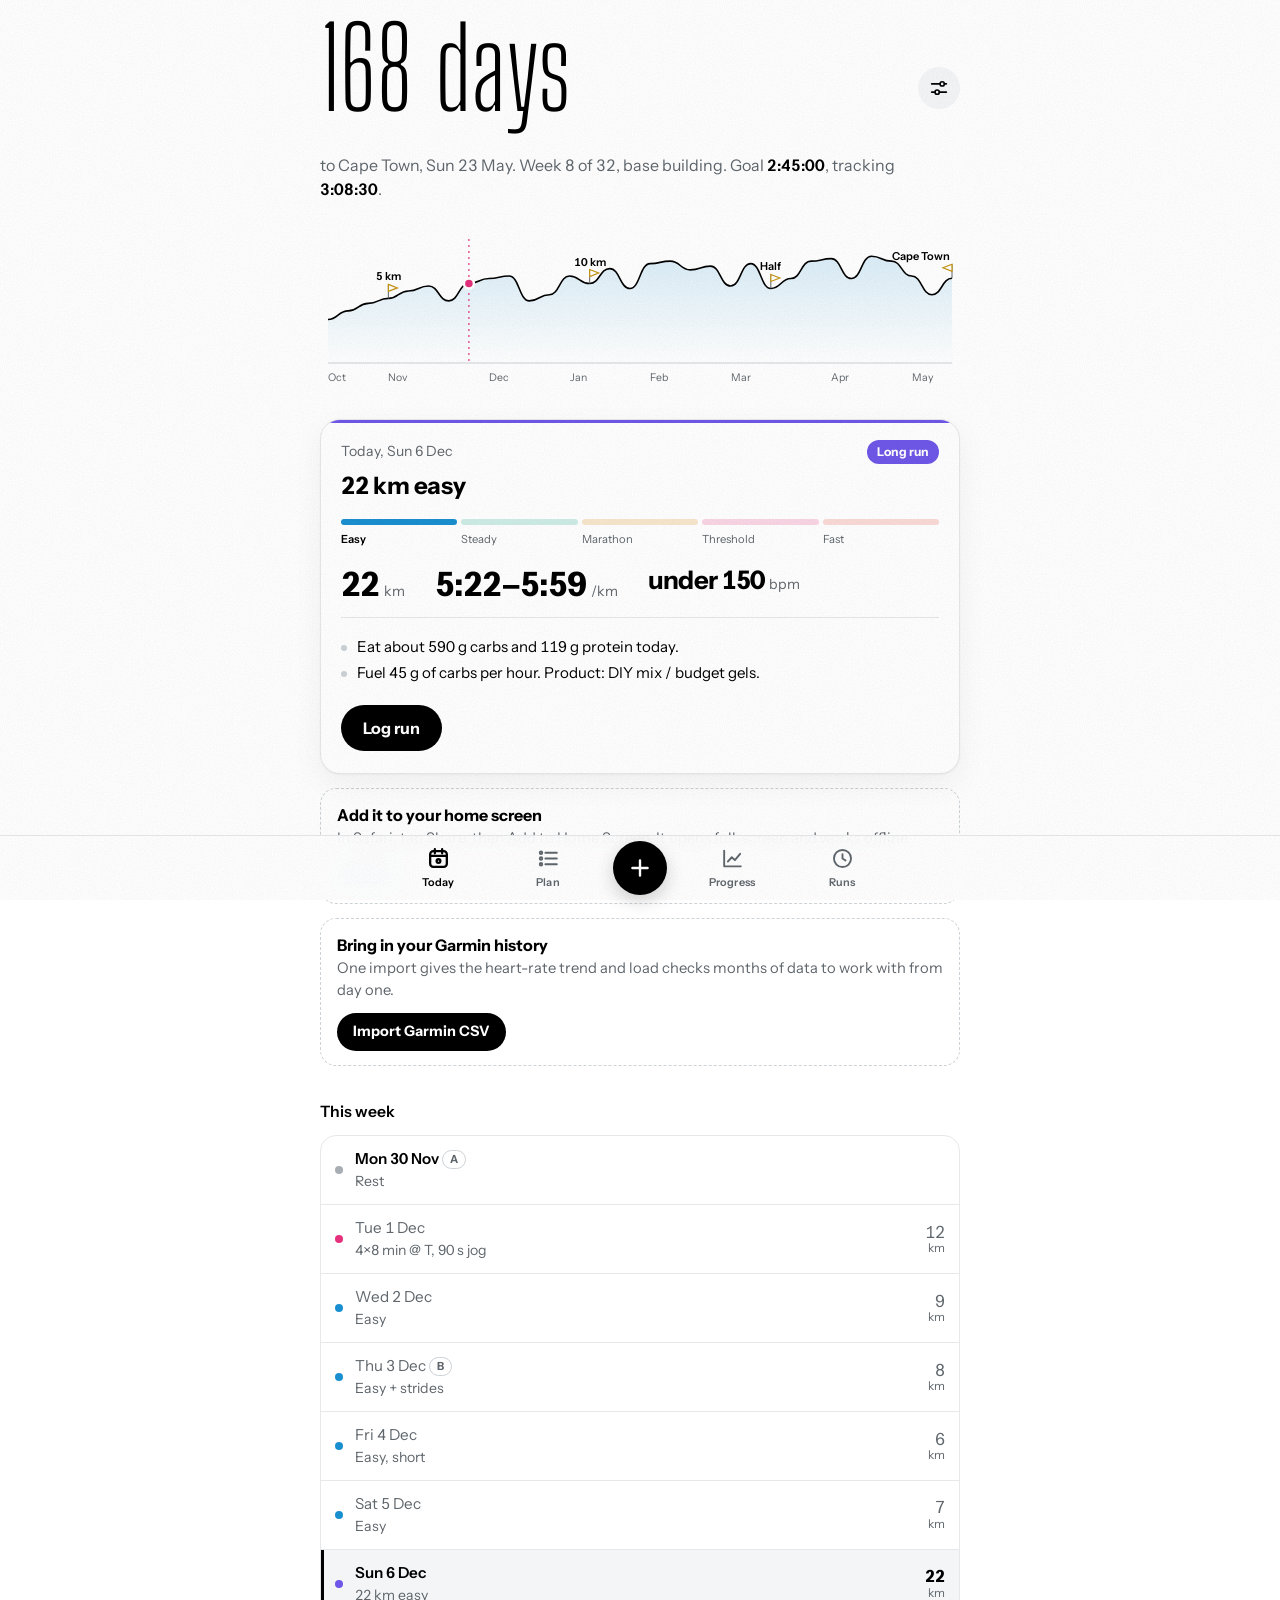
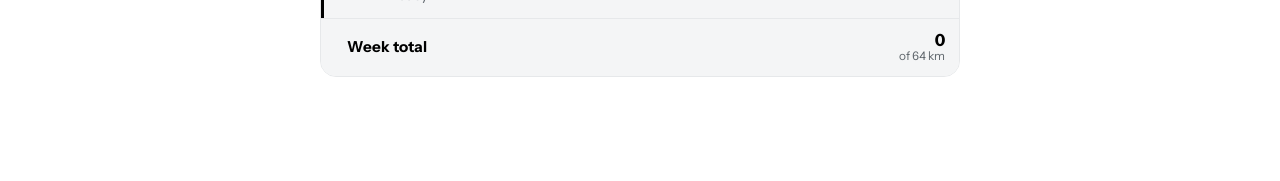
==== commit 4774e2c1: "App-style redesign" ====
--- a/index.html
+++ b/index.html
@@ -3,7 +3,9 @@
 <head>
 <meta charset="utf-8">
 <meta name="viewport" content="width=device-width, initial-scale=1, viewport-fit=cover">
-<meta name="theme-color" content="#1D5874">
+<meta name="mobile-web-app-capable" content="yes">
+<meta name="apple-mobile-web-app-title" content="CT 2:45">
+<meta name="theme-color" content="#FFFFFF">
 <meta name="apple-mobile-web-app-capable" content="yes">
 <meta name="apple-mobile-web-app-status-bar-style" content="default">
 <title>Cape Town 2:45</title>
@@ -11,191 +13,384 @@
 <link rel="icon" href="icon.svg" type="image/svg+xml">
 <link rel="apple-touch-icon" href="icon-192.png">
 <style>
+@font-face { font-family: "Instrument Sans"; font-style: normal; font-weight: 400; font-display: swap; src: url([data-uri]) format("woff2"); }
+@font-face { font-family: "Instrument Sans"; font-style: normal; font-weight: 600; font-display: swap; src: url([data-uri]) format("woff2"); }
+@font-face { font-family: "Instrument Sans"; font-style: normal; font-weight: 700; font-display: swap; src: url([data-uri]) format("woff2"); }
+@font-face { font-family: "Big Shoulders Display"; font-style: normal; font-weight: 300; font-display: swap; src: url([data-uri]) format("woff2"); }
 :root {
-  --fog: #ECF0EE;
-  --paper: #F8FAF9;
-  --ink: #16212A;
-  --muted: #56646A;
-  --line: #D0D8D5;
-  --atlantic: #1D5874;
-  --atlantic-soft: rgba(29, 88, 116, 0.14);
-  --sage: #5E8F70;
-  --protea: #B0365C;
-  --ochre: #B97F14;
-  --rest: #A3AEAC;
-  --warn-bg: #FBF1DC;
-  --action-bg: #F7E3EA;
-  --sans: "Avenir Next", Avenir, "Segoe UI Variable Text", "Segoe UI", Roboto, "Helvetica Neue", system-ui, sans-serif;
+  --void: #FFFFFF;
+  --steel: #F4F5F6;
+  --steel-2: #E6E8EA;
+  --steel-3: #CDD2D6;
+  --bone: #000000;
+  --ash: #5F666C;
+  --ice: #1A8FD0;
+  --teal: #0E9F84;
+  --amber: #D98200;
+  --hot: #E5307C;
+  --red: #E0453A;
+  --violet: #6F57E8;
+  --gold: #C4940F;
+  --rest: #A7ADB2;
+  --display: "Big Shoulders Display", "Barlow Condensed", "Arial Narrow", sans-serif;
+  --sans: "Instrument Sans", "Segoe UI Variable Text", "Segoe UI", -apple-system, Roboto, system-ui, sans-serif;
   --tabh: 64px;
   color-scheme: light;
 }
-@media (prefers-color-scheme: dark) {
-  :root {
-    --fog: #0E161B; --paper: #15212A; --ink: #E4EBE9; --muted: #96A6AB; --line: #2A3B44;
-    --atlantic: #6FB0CF; --atlantic-soft: rgba(111, 176, 207, 0.16); --sage: #84B897; --protea: #E07496;
-    --ochre: #E2AE4C; --rest: #5F6E72; --warn-bg: #33291A; --action-bg: #36202A; color-scheme: dark;
-  }
-}
 *, *::before, *::after { box-sizing: border-box; }
-html { -webkit-text-size-adjust: 100%; }
+html { -webkit-text-size-adjust: 100%; background: var(--void); }
 body {
-  margin: 0; background: var(--fog); color: var(--ink); font: 400 16px/1.5 var(--sans);
+  margin: 0; background: var(--void); color: var(--bone); font: 400 16px/1.5 var(--sans);
   font-variant-numeric: tabular-nums; padding-top: env(safe-area-inset-top, 0px);
   padding-bottom: calc(var(--tabh) + env(safe-area-inset-bottom, 0px));
 }
-main { max-width: 680px; margin: 0 auto; padding: 0 18px 32px; }
+/* print-grain: a faint xerox texture over everything */
+body::before {
+  content: ""; position: fixed; inset: 0; pointer-events: none; z-index: 20; opacity: 0.05; mix-blend-mode: multiply;
+  background-image: url("data:image/svg+xml;utf8,<svg xmlns='http://www.w3.org/2000/svg' width='180' height='180'><filter id='n'><feTurbulence type='fractalNoise' baseFrequency='0.9' numOctaves='2' stitchTiles='stitch'/><feColorMatrix values='0 0 0 0 0  0 0 0 0 0  0 0 0 0 0  0 0 0 1.2 -0.25'/></filter><rect width='100%' height='100%' filter='url(%23n)'/></svg>");
+}
+main { max-width: 680px; margin: 0 auto; padding: 0 20px 40px; }
 h1, h2, h3, p { margin: 0; }
-h1 { font-size: 2.4rem; line-height: 1.1; font-weight: 700; letter-spacing: -0.02em; }
-h2 { font-size: 1.45rem; line-height: 1.2; font-weight: 650; letter-spacing: -0.01em; }
-h3 { font-size: 1.05rem; font-weight: 650; margin-bottom: 10px; }
-section { margin-top: 30px; }
-a { color: var(--atlantic); }
-.sub { color: var(--muted); margin-top: 6px; max-width: 60ch; }
-.note, .hint, .caption, .legend { color: var(--muted); font-size: 0.9rem; margin: 6px 0 10px; max-width: 65ch; }
-.empty { color: var(--muted); padding: 14px 0; }
-
-.hero { padding-top: 22px; }
-.kicker { color: var(--atlantic); font-weight: 600; font-size: 0.92rem; margin-bottom: 4px; }
-.profile { width: 100%; height: auto; margin-top: 14px; display: block; overflow: visible; }
-.p-area { fill: var(--atlantic-soft); }
-.p-line { fill: none; stroke: var(--atlantic); stroke-width: 2.2; }
-.p-act { fill: var(--ink); }
-.p-now { stroke: var(--protea); stroke-width: 1.5; stroke-dasharray: 3 3; }
-.p-nowdot { fill: var(--protea); stroke: var(--paper); stroke-width: 2; }
-.p-flagpole { stroke: var(--ink); stroke-width: 1.2; }
-.p-flag { fill: var(--ochre); }
-.p-label { font-size: 11px; fill: var(--ink); font-weight: 600; }
-.p-month { font-size: 11px; fill: var(--muted); }
-.page { padding-top: 22px; }
-
-.session { margin-top: 26px; background: var(--paper); border-left: 5px solid var(--sage); padding: 18px 18px 20px; border-radius: 3px 14px 14px 3px; }
-.session.t-quality { border-left-color: var(--protea); }
-.session.t-long { border-left-color: var(--atlantic); }
-.session.t-rest { border-left-color: var(--rest); }
-.session.t-test, .session.t-race { border-left-color: var(--ochre); }
-.session .when { color: var(--muted); font-size: 0.9rem; margin-bottom: 4px; }
-.session .was { color: var(--muted); font-size: 0.88rem; margin-top: 6px; }
-.facts { display: flex; flex-wrap: wrap; gap: 6px 28px; margin: 16px 0 6px; }
-.facts .big { font-size: 1.9rem; font-weight: 700; letter-spacing: -0.02em; }
-.facts .big.hr { font-size: 1.5rem; }
-.facts .unit { color: var(--muted); margin-left: 4px; font-size: 0.95rem; }
-.extras { margin: 10px 0 0; padding-left: 18px; color: var(--ink); }
-.extras li { margin: 3px 0; }
-.logged { margin-top: 14px; color: var(--sage); font-weight: 600; }
+h1 {
+  font-family: var(--display); font-weight: 300; font-size: 4rem; line-height: 0.9; letter-spacing: -0.005em; color: #000;
+}
+h2 { font-size: 1.5rem; line-height: 1.2; font-weight: 700; letter-spacing: -0.015em; }
+h3 { font-size: 0.98rem; font-weight: 600; margin-bottom: 12px; color: var(--bone); }
+section { margin-top: 34px; }
+a { color: var(--ice); }
+.sub { color: var(--ash); margin-top: 10px; max-width: 58ch; }
+.note, .hint, .caption, .legend { color: var(--ash); font-size: 0.88rem; margin: 6px 0 12px; max-width: 64ch; }
+.empty { color: var(--ash); padding: 14px 0; }
+
+.hero { padding-top: 26px; }
+.kicker { color: var(--ash); font-weight: 600; font-size: 0.86rem; margin-bottom: 14px; }
+.hero h1 { font-size: 7rem; letter-spacing: -0.01em; }
+.hero .sub strong { color: var(--bone); font-weight: 600; }
+.profile { width: 100%; height: auto; margin-top: 18px; display: block; overflow: visible; }
+.p-area { fill: url(#pfill); }
+.p-line { fill: none; stroke: #000; stroke-width: 1.6; }
+.p-base { stroke: var(--steel-3); stroke-width: 1; }
+.p-act { fill: var(--ice); }
+.p-now { stroke: var(--hot); stroke-width: 1.2; stroke-dasharray: 2 4; }
+.p-nowdot { fill: var(--hot); stroke: #fff; stroke-width: 2.5; }
+.p-flagpole { stroke: var(--ash); stroke-width: 1; }
+.p-flag { fill: var(--gold); }
+.p-flag.open { fill: #fff; stroke: var(--gold); stroke-width: 1.2; }
+.p-label { font-size: 11px; fill: var(--bone); font-weight: 600; font-family: var(--sans); }
+.p-month { font-size: 10.5px; fill: var(--ash); font-family: var(--sans); }
+.page { padding-top: 26px; }
+
+.session {
+  margin-top: 30px; background: #fff; border: 1px solid var(--steel-2); border-radius: 20px; padding: 20px 20px 22px; box-shadow: 0 1px 2px rgba(0,0,0,0.04), 0 10px 30px rgba(0,0,0,0.05);
+  position: relative; overflow: hidden;
+}
+.session::before { content: ""; position: absolute; left: 0; right: 0; top: 0; height: 3px; background: var(--ice); }
+.session.t-quality::before { background: var(--hot); }
+.session.t-long::before { background: var(--violet); }
+.session.t-rest::before { background: var(--rest); }
+.session.t-test::before, .session.t-race::before { background: var(--gold); }
+.s-top { display: flex; justify-content: space-between; align-items: center; gap: 12px; margin-bottom: 8px; }
+.session .when { color: var(--ash); font-size: 0.88rem; }
+.chip { font-size: 0.76rem; font-weight: 700; padding: 3px 10px; border-radius: 999px; color: #fff; background: var(--ice); white-space: nowrap; }
+.chip.t-quality { background: var(--hot); } .chip.t-long { background: var(--violet); } .chip.t-rest { background: var(--rest); color: #fff; } .chip.t-test, .chip.t-race { background: var(--gold); }
+.session .was { color: var(--ash); font-size: 0.86rem; margin-top: 8px; }
+.zones { display: grid; grid-template-columns: repeat(5, 1fr); gap: 4px; margin: 18px 0 6px; }
+.zones span { height: 6px; border-radius: 3px; opacity: 0.2; }
+.zones span.on { opacity: 1; }
+.zones .z1 { background: var(--ice); color: var(--ice); } .zones .z2 { background: var(--teal); color: var(--teal); }
+.zones .z3 { background: var(--amber); color: var(--amber); } .zones .z4 { background: var(--hot); color: var(--hot); } .zones .z5 { background: var(--red); color: var(--red); }
+.zone-labels { display: grid; grid-template-columns: repeat(5, 1fr); gap: 4px; font-size: 0.7rem; color: var(--ash); }
+.zone-labels span.on { color: var(--bone); font-weight: 600; }
+.facts { display: flex; flex-wrap: wrap; gap: 8px 30px; margin: 18px 0 4px; }
+.facts .big { font-size: 2.1rem; font-weight: 700; letter-spacing: -0.03em; line-height: 1.1; }
+.facts .big.hr { font-size: 1.6rem; }
+.facts .unit { color: var(--ash); margin-left: 5px; font-size: 0.88rem; }
+.extras { margin: 14px 0 0; padding: 14px 0 0 0; list-style: none; border-top: 1px solid var(--steel-2); color: var(--bone); font-size: 0.94rem; }
+.extras li { margin: 4px 0; padding-left: 16px; position: relative; }
+.extras li::before { content: ""; position: absolute; left: 0; top: 0.62em; width: 6px; height: 6px; border-radius: 50%; background: var(--steel-3); }
+.logged { margin-top: 16px; color: var(--teal); font-weight: 700; }
 
 button, .file { font: inherit; cursor: pointer; }
-.primary, .secondary { display: inline-flex; align-items: center; min-height: 44px; padding: 0 18px; border-radius: 10px; border: 1.5px solid var(--atlantic); font-weight: 600; margin-top: 14px; }
-.primary { background: var(--atlantic); color: var(--paper); }
-.secondary { background: transparent; color: var(--atlantic); }
-.primary[disabled] { opacity: 0.6; cursor: progress; }
-.link { background: none; border: 0; color: var(--atlantic); padding: 4px 0; text-decoration: underline; text-underline-offset: 3px; }
-.danger { color: var(--protea); }
+.primary, .secondary { display: inline-flex; align-items: center; min-height: 46px; padding: 0 22px; border-radius: 999px; font-weight: 700; margin-top: 16px; }
+.primary { background: #000; color: #fff; border: 0; }
+.primary:hover { background: #262A2E; }
+.secondary { background: transparent; color: var(--bone); border: 1px solid var(--steel-3); }
+.secondary:hover { border-color: #000; }
+.primary[disabled] { opacity: 0.55; cursor: progress; }
+.link { background: none; border: 0; color: var(--ice); padding: 4px 0; text-decoration: underline; text-underline-offset: 3px; }
+.danger { color: var(--red); }
 .file { position: relative; overflow: hidden; }
 .file input { position: absolute; inset: 0; opacity: 0; cursor: pointer; }
 .row { display: flex; flex-wrap: wrap; gap: 0 10px; }
-:focus-visible { outline: 3px solid var(--ochre); outline-offset: 2px; }
-
-.alerts .alert { padding: 12px 14px; border-radius: 10px; background: var(--paper); margin-bottom: 10px; border: 1px solid var(--line); }
-.alert.a-warn { background: var(--warn-bg); border-color: transparent; }
-.alert.a-action { background: var(--action-bg); border-color: transparent; }
-.a-title { font-weight: 650; margin-bottom: 2px; }
-.flags { margin: 8px 0 0; padding-left: 18px; font-size: 0.92rem; }
-
-table { width: 100%; border-collapse: collapse; font-size: 0.94rem; }
-th { text-align: left; font-weight: 600; color: var(--muted); font-size: 0.82rem; padding: 6px 8px 6px 0; border-bottom: 1px solid var(--line); }
-td { padding: 9px 8px 9px 0; border-bottom: 1px solid var(--line); vertical-align: top; }
+:focus-visible { outline: 2px solid var(--ice); outline-offset: 3px; }
+
+.alerts .alert { padding: 14px 16px; border-radius: 14px; background: var(--steel); margin-bottom: 10px; border: 1px solid transparent; border-left: 3px solid var(--steel-3); }
+.alert.a-adjust { border-left-color: var(--ice); }
+.alert.a-action { border-left-color: var(--hot); background: #fff; border-color: var(--steel-2); border-left-color: var(--hot); }
+.alert p { color: var(--ash); font-size: 0.94rem; }
+.alert .a-title { font-weight: 700; margin-bottom: 3px; color: var(--bone); font-size: 1rem; }
+.flags { margin: 8px 0 0; padding-left: 18px; font-size: 0.9rem; color: var(--ash); }
+
+table { width: 100%; border-collapse: collapse; font-size: 0.93rem; }
+th { text-align: left; font-weight: 600; color: var(--ash); font-size: 0.78rem; padding: 6px 8px 8px 0; border-bottom: 1px solid var(--steel-3); }
+td { padding: 10px 8px 10px 0; border-bottom: 1px solid var(--steel-2); vertical-align: top; }
 .n { text-align: right; white-space: nowrap; }
 .nw { white-space: nowrap; }
 .nw .tag, .nw .was-inline { white-space: normal; }
-tfoot td { font-weight: 650; border-bottom: 0; }
+tfoot td { font-weight: 700; border-bottom: 0; }
 .week td.d { white-space: nowrap; }
-.week tr.is-today td { background: var(--atlantic-soft); }
-.week tr.is-today td:first-child { box-shadow: inset 3px 0 0 var(--atlantic); padding-left: 6px; }
-.week tr.done td.n:last-child { color: var(--sage); font-weight: 650; }
-.week tr.missed td.n:last-child { color: var(--protea); }
-.was-inline { display: block; color: var(--muted); font-size: 0.82rem; }
-.tag { display: inline-block; font-size: 0.72rem; font-weight: 650; padding: 0 6px; border-radius: 4px; background: var(--fog); border: 1px solid var(--line); color: var(--muted); vertical-align: 1px; }
-.dot { display: inline-block; width: 8px; height: 8px; border-radius: 50%; margin-right: 7px; background: var(--sage); vertical-align: 1px; }
-.dot.t-quality { background: var(--protea); } .dot.t-long { background: var(--atlantic); } .dot.t-rest { background: var(--rest); } .dot.t-test, .dot.t-race { background: var(--ochre); }
-.runs select { font: inherit; padding: 2px; background: var(--paper); color: var(--ink); border: 1px solid var(--line); border-radius: 6px; }
-.table-wrap { overflow-x: auto; }
-
-.weeks { list-style: none; margin: 18px 0 0; padding: 0; }
-.wk { border-bottom: 1px solid var(--line); }
-.wk-head { display: flex; align-items: center; gap: 14px; width: 100%; background: none; border: 0; padding: 12px 0; text-align: left; color: var(--ink); }
-.wk-n { flex: 0 0 34px; height: 34px; border-radius: 50%; display: grid; place-items: center; font-weight: 700; background: var(--paper); border: 1.5px solid var(--line); font-size: 0.92rem; }
-.wk.current .wk-n { background: var(--atlantic); color: var(--paper); border-color: var(--atlantic); }
+.week tr.is-today td { background: var(--steel); }
+.week tr.is-today td:first-child { box-shadow: inset 2px 0 0 #000; padding-left: 8px; }
+.week tr.done td.n:last-child { color: var(--teal); font-weight: 700; }
+.week tr.missed td.n:last-child { color: var(--steel-3); }
+.was-inline { display: block; color: var(--ash); font-size: 0.8rem; }
+.tag { display: inline-block; font-size: 0.7rem; font-weight: 700; padding: 0 7px; border-radius: 999px; border: 1px solid var(--steel-3); color: var(--ash); vertical-align: 1px; }
+.dot { display: inline-block; width: 8px; height: 8px; border-radius: 50%; margin-right: 8px; background: var(--ice); vertical-align: 1px; }
+.dot.t-quality { background: var(--hot); } .dot.t-long { background: var(--violet); } .dot.t-rest { background: var(--rest); } .dot.t-test, .dot.t-race { background: var(--gold); }
+.runs select { font: inherit; padding: 2px 4px; background: #fff; color: var(--bone); border: 1px solid var(--steel-3); border-radius: 8px; }
+
+.weeks { list-style: none; margin: 20px 0 0; padding: 0; }
+.wk { border-bottom: 1px solid var(--steel-2); }
+.wk-head { display: flex; align-items: center; gap: 14px; width: 100%; background: none; border: 0; padding: 13px 0; text-align: left; color: var(--bone); }
+.wk-n { flex: 0 0 36px; height: 36px; border-radius: 50%; display: grid; place-items: center; font-weight: 700; border: 1px solid var(--steel-3); font-size: 0.9rem; color: var(--bone); }
+.wk.current .wk-n { background: #000; color: #fff; border-color: #000; }
 .ph-down .wk-n, .ph-holiday .wk-n, .ph-taper .wk-n { border-style: dashed; }
-.ph-checkpoint .wk-n, .ph-race .wk-n { border-color: var(--ochre); }
+.ph-checkpoint .wk-n, .ph-race .wk-n { border-color: var(--gold); color: var(--gold); }
 .wk-main { flex: 1; min-width: 0; }
 .wk-title { display: block; font-weight: 600; }
-.wk-sub { display: block; color: var(--muted); font-size: 0.86rem; overflow: hidden; text-overflow: ellipsis; white-space: nowrap; }
-.wk-km { text-align: right; font-weight: 700; font-size: 1.15rem; line-height: 1.1; }
-.wk-km s { display: block; color: var(--muted); font-weight: 400; font-size: 0.8rem; }
-.wk-km small { display: block; color: var(--muted); font-weight: 400; font-size: 0.78rem; }
-.wk-body { padding: 0 0 16px 48px; }
-.modes { display: flex; flex-wrap: wrap; gap: 6px; margin-bottom: 8px; }
-.modes button { border: 1.5px solid var(--line); background: var(--paper); color: var(--ink); border-radius: 999px; padding: 6px 12px; font-size: 0.86rem; }
-.modes button.on { border-color: var(--atlantic); background: var(--atlantic); color: var(--paper); }
-
-.form label, .grid2 label { display: block; font-size: 0.86rem; color: var(--muted); font-weight: 600; margin-bottom: 12px; }
+.wk-sub { display: block; color: var(--ash); font-size: 0.84rem; overflow: hidden; text-overflow: ellipsis; white-space: nowrap; }
+.wk-km { text-align: right; font-weight: 700; font-size: 1.2rem; line-height: 1.1; letter-spacing: -0.02em; }
+.wk-km s { display: block; color: var(--ash); font-weight: 400; font-size: 0.78rem; }
+.wk-km small { display: block; color: var(--ash); font-weight: 400; font-size: 0.76rem; letter-spacing: 0; }
+.wk-body { padding: 0 0 18px 50px; }
+.modes { display: flex; flex-wrap: wrap; gap: 6px; margin-bottom: 10px; }
+.modes button { border: 1px solid var(--steel-3); background: transparent; color: var(--bone); border-radius: 999px; padding: 7px 13px; font-size: 0.84rem; }
+.modes button.on { background: #000; color: #fff; border-color: #000; font-weight: 700; }
+
+.form label, .grid2 label { display: block; font-size: 0.8rem; color: var(--ash); font-weight: 600; margin-bottom: 12px; }
 .form input, .form select, .grid2 input, .grid2 select, .cp input[type=text], .cp input[type=date] {
-  display: block; width: 100%; margin-top: 4px; min-height: 44px; padding: 8px 10px; font: inherit; color: var(--ink);
-  background: var(--paper); border: 1.5px solid var(--line); border-radius: 8px;
+  display: block; width: 100%; margin-top: 5px; min-height: 46px; padding: 8px 12px; font: inherit; color: var(--bone);
+  background: #fff; border: 1px solid var(--steel-3); border-radius: 12px;
 }
+.form input:focus, .grid2 input:focus, .cp input:focus, .form select:focus { border-color: #000; outline: none; box-shadow: 0 0 0 3px rgba(26,143,208,0.18); }
+
 .grid2 { display: grid; grid-template-columns: 1fr 1fr; gap: 0 12px; }
-label.check { display: flex; align-items: center; gap: 8px; font-size: 0.92rem; color: var(--ink); font-weight: 500; margin: 6px 0 12px; }
-label.check input { width: 20px; height: 20px; accent-color: var(--atlantic); }
+label.check { display: flex; align-items: center; gap: 9px; font-size: 0.9rem; color: var(--bone); font-weight: 500; margin: 6px 0 12px; }
+label.check input { width: 20px; height: 20px; accent-color: #000; }
 .cps { display: grid; gap: 12px; }
-.cp { background: var(--paper); border-radius: 10px; padding: 12px 14px 2px; display: grid; grid-template-columns: 1fr 1fr; gap: 0 12px; align-items: end; }
-.cp-name { grid-column: 1 / -1; font-weight: 650; margin-bottom: 8px; }
-.cp-name span { display: block; color: var(--muted); font-weight: 400; font-size: 0.86rem; }
-.cp label { font-size: 0.86rem; color: var(--muted); font-weight: 600; margin-bottom: 12px; }
+.cp { background: var(--steel); border: 1px solid transparent; border-radius: 16px; padding: 14px 16px 2px; display: grid; grid-template-columns: 1fr 1fr; gap: 0 12px; align-items: end; }
+.cp-name { grid-column: 1 / -1; font-weight: 700; margin-bottom: 10px; }
+.cp-name span { display: block; color: var(--ash); font-weight: 400; font-size: 0.84rem; }
+.cp label { font-size: 0.8rem; color: var(--ash); font-weight: 600; margin-bottom: 12px; }
 .cp label.check { grid-column: 1 / -1; margin-top: -2px; }
-.import { background: var(--paper); border-radius: 12px; padding: 16px 18px 20px; }
-.import p { color: var(--muted); font-size: 0.92rem; }
-.review { background: var(--paper); border-radius: 10px; padding: 14px 16px; margin-top: 14px; }
+.import { background: var(--steel); border: 1px solid var(--steel-2); border-radius: 18px; padding: 18px 20px 22px; }
+.import p { color: var(--ash); font-size: 0.9rem; }
+.review { background: var(--steel); border: 1px solid var(--steel-2); border-radius: 14px; padding: 16px 18px; margin-top: 14px; }
 .review p { margin: 0 0 8px; }
-.review .when { color: var(--muted); font-size: 0.86rem; }
+.review .when { color: var(--ash); font-size: 0.84rem; }
 
 .chart { width: 100%; height: auto; display: block; }
-.grid { stroke: var(--line); stroke-width: 1; }
-.axis { font-size: 11px; fill: var(--muted); }
-.bar-plan { fill: var(--atlantic-soft); }
-.bar-act { fill: var(--atlantic); }
-svg .pt { fill: var(--sage); opacity: 0.75; }
-.trend { fill: none; stroke: var(--atlantic); stroke-width: 2.2; }
-.band { fill: var(--sage); opacity: 0.14; }
-.key { display: inline-block; width: 12px; height: 12px; border-radius: 2px; margin: 0 6px -1px 0; }
-.k-plan { background: var(--atlantic-soft); } .k-act { background: var(--atlantic); margin-left: 14px; }
+.grid { stroke: var(--steel-2); stroke-width: 1; }
+.axis { font-size: 10.5px; fill: var(--ash); font-family: var(--sans); }
+.bar-plan { fill: var(--steel-2); }
+.bar-act { fill: #000; }
+svg .pt { fill: var(--teal); opacity: 0.8; }
+.trend { fill: none; stroke: #000; stroke-width: 1.8; }
+.band { fill: var(--teal); opacity: 0.12; }
+.key { display: inline-block; width: 12px; height: 12px; border-radius: 3px; margin: 0 6px -1px 0; }
+.k-plan { background: var(--steel-2); } .k-act { background: #000; margin-left: 14px; }
 
 .tabs {
   position: fixed; left: 0; right: 0; bottom: 0; z-index: 5; display: flex; justify-content: center;
-  background: var(--paper); border-top: 1px solid var(--line); padding-bottom: env(safe-area-inset-bottom, 0px);
+  background: rgba(255,255,255,0.9); backdrop-filter: blur(14px); -webkit-backdrop-filter: blur(14px);
+  border-top: 1px solid var(--steel-2); padding-bottom: env(safe-area-inset-bottom, 0px);
 }
-.tabs a { flex: 1; max-width: 136px; height: var(--tabh); display: grid; place-items: center; text-decoration: none; color: var(--muted); font-weight: 600; font-size: 0.9rem; position: relative; }
-.tabs a[aria-current=page] { color: var(--atlantic); }
-.tabs a[aria-current=page]::before { content: ""; position: absolute; top: 0; left: 22%; right: 22%; height: 3px; background: var(--atlantic); border-radius: 0 0 3px 3px; }
+.tabs a { flex: 1; max-width: 110px; height: var(--tabh); display: flex; flex-direction: column; align-items: center; justify-content: center; gap: 3px; text-decoration: none; color: var(--ash); font-weight: 600; font-size: 0.68rem; letter-spacing: 0.01em; }
+.tabs a .ic { width: 25px; height: 25px; }
+.tabs a[aria-current=page] { color: #000; }
+.tabs a[aria-current=page] .ic { stroke-width: 2.2; }
+.tab-log { flex: 0 0 auto; width: 54px; height: 54px; margin: 5px 10px 0; border-radius: 50%; background: #000; color: #fff; border: 0; display: grid; place-items: center; box-shadow: 0 6px 18px rgba(0,0,0,0.18); }
+.tab-log .ic { width: 26px; height: 26px; stroke-width: 2.2; }
 .toast {
   position: fixed; left: 50%; bottom: calc(var(--tabh) + 14px + env(safe-area-inset-bottom, 0px)); transform: translate(-50%, 20px);
-  background: var(--ink); color: var(--paper); padding: 10px 16px; border-radius: 10px; font-size: 0.92rem; opacity: 0;
-  pointer-events: none; transition: opacity 0.2s, transform 0.2s; max-width: calc(100% - 32px); z-index: 10;
+  background: #000; color: #fff; font-weight: 600; padding: 11px 18px; border-radius: 14px; font-size: 0.9rem; opacity: 0;
+  pointer-events: none; transition: opacity 0.2s, transform 0.2s; max-width: calc(100% - 32px); z-index: 30; text-align: center;
 }
 .toast.show { opacity: 1; transform: translate(-50%, 0); }
-@media (prefers-reduced-motion: reduce) { .toast { transition: none; } }
+/* app shell */
+html { -webkit-tap-highlight-color: transparent; overscroll-behavior-y: none; }
+body { -webkit-user-select: none; user-select: none; -webkit-touch-callout: none; }
+input, textarea, .review, .lines, .discover, .caption { -webkit-user-select: text; user-select: text; }
+button, a, label, .li[role=button] { touch-action: manipulation; }
+button:active, .file:active, .li[role=button]:active { transform: scale(0.98); }
+.row-item:active { transform: none; }
+.ic { fill: none; stroke: currentColor; stroke-width: 1.8; stroke-linecap: round; stroke-linejoin: round; }
+#app.enter { animation: enter 0.18s ease-out; }
+@keyframes enter { from { opacity: 0; transform: translateY(6px); } }
+.navbar {
+  position: fixed; top: 0; left: 0; right: 0; z-index: 15; height: calc(50px + env(safe-area-inset-top, 0px)); padding-top: env(safe-area-inset-top, 0px);
+  display: flex; align-items: center; justify-content: center; background: rgba(255,255,255,0.86); backdrop-filter: blur(16px) saturate(1.4); -webkit-backdrop-filter: blur(16px) saturate(1.4);
+  border-bottom: 1px solid transparent; opacity: 0; pointer-events: none; transition: opacity 0.18s, border-color 0.18s;
+}
+.navbar.show { opacity: 1; pointer-events: auto; border-bottom-color: var(--steel-2); }
+.nb-title { font-weight: 700; font-size: 1rem; }
+.navbar .nb-back { position: absolute; left: 6px; bottom: 3px; margin: 0; background: transparent; }
+.large-title { padding-top: 18px; }
+.lt-row { display: flex; align-items: flex-end; justify-content: space-between; gap: 8px; }
+.icon-btn { width: 42px; height: 42px; display: grid; place-items: center; border-radius: 50%; border: 0; background: var(--steel); color: #000; flex: none; margin-bottom: 10px; cursor: pointer; }
+.icon-btn .ic { width: 22px; height: 22px; }
+.icon-btn.back { background: transparent; margin-left: -10px; margin-right: -4px; }
+body[data-route=today] .large-title h1 { font-size: 7rem; }
+@media (max-width: 420px) { body[data-route=today] .large-title h1 { font-size: 6rem; } }
+.hero { padding-top: 0; }
+.hero .sub { margin-top: 4px; }
+.small { min-height: 38px !important; padding: 0 16px !important; font-size: 0.9rem; margin-top: 4px !important; }
+.row { display: flex; flex-wrap: wrap; gap: 8px 12px; align-items: center; }
+.empty { padding: 4px 0; }
+.empty p { color: var(--ash); margin-bottom: 4px; }
+.empty .secondary { margin-top: 8px; }
+
+.segmented { display: flex; background: var(--steel-2); border-radius: 12px; padding: 3px; gap: 3px; margin: 18px 0 6px; position: relative; }
+.segmented button, .segmented label { flex: 1; text-align: center; border: 0; background: transparent; border-radius: 9px; padding: 8px 6px; font-weight: 600; font-size: 0.9rem; color: var(--ash); cursor: pointer; margin: 0; }
+.segmented .on { background: #fff; color: #000; box-shadow: 0 1px 3px rgba(0,0,0,0.12); }
+.segmented label input { position: absolute; opacity: 0; pointer-events: none; width: 1px; height: 1px; }
+.segmented.small { margin: 2px 0 8px; }
+.segmented.small button { padding: 6px; font-size: 0.84rem; }
+
+.group { background: #fff; border: 1px solid var(--steel-2); border-radius: 16px; overflow: hidden; }
+.group + .group { margin-top: 12px; }
+.row-item { display: flex; align-items: center; justify-content: space-between; gap: 14px; min-height: 52px; width: 100%; padding: 10px 16px; margin: 0; border: 0; border-bottom: 1px solid var(--steel-2); background: none; font: inherit; color: #000; text-align: left; position: relative; font-weight: 500; }
+.row-item:last-child { border-bottom: 0; }
+.row-item > span:first-child { flex: 1; min-width: 0; }
+.row-item .val { text-align: right; font-weight: 650; display: inline-flex; flex-direction: column; align-items: flex-end; }
+.row-item .val .ic { width: 18px; height: 18px; color: var(--ash); }
+.row-item.action .val { flex-direction: row; align-items: center; gap: 4px; color: var(--ash); font-weight: 500; }
+.row-item.head { background: var(--steel); }
+.row-item.danger span { color: var(--red); font-weight: 600; }
+.row-item.action { cursor: pointer; }
+.row-item.action:active, .row-item:focus-within { background: var(--steel); }
+.row-item input[type=text], .row-item input[type=number], .row-item input[type=date], .row-item input[type=password] {
+  border: 0; background: transparent; text-align: right; font: inherit; font-size: 16px; font-weight: 600; color: #000; min-width: 0; width: 55%; padding: 6px 0; margin: 0; min-height: 0;
+}
+.row-item input::placeholder { color: var(--ash); font-weight: 500; }
+.row-item input:focus { outline: none; }
+.row-item input[type=date] { text-align: right; }
+.file-row input { position: absolute; inset: 0; opacity: 0; cursor: pointer; }
+input.switch { appearance: none; -webkit-appearance: none; width: 51px; height: 31px; border-radius: 16px; background: var(--steel-3); position: relative; transition: background 0.2s; flex: none; cursor: pointer; margin: 0; }
+input.switch::after { content: ""; position: absolute; top: 2px; left: 2px; width: 27px; height: 27px; border-radius: 50%; background: #fff; box-shadow: 0 1px 3px rgba(0,0,0,0.25); transition: transform 0.2s; }
+input.switch:checked { background: #000; }
+input.switch:checked::after { transform: translateX(20px); }
+input.switch:focus-visible { outline: 2px solid var(--ice); outline-offset: 2px; }
+
+.list { background: #fff; border: 1px solid var(--steel-2); border-radius: 16px; overflow: hidden; }
+.li { display: flex; align-items: center; gap: 12px; padding: 12px 14px; border-bottom: 1px solid var(--steel-2); }
+.li:last-child { border-bottom: 0; }
+.li .dot { margin: 0; flex: none; }
+.li-main { flex: 1; min-width: 0; }
+.li-title { font-weight: 600; font-size: 0.95rem; }
+.li-sub { color: var(--ash); font-size: 0.88rem; }
+.li-end { text-align: right; font-weight: 700; font-size: 1.05rem; line-height: 1.15; flex: none; }
+.li-unit { display: block; font-weight: 400; color: var(--ash); font-size: 0.74rem; }
+.li.is-today { background: var(--steel); box-shadow: inset 3px 0 0 #000; }
+.li.done .done-km { color: var(--teal); }
+.li.missed .li-title, .li.missed .li-end { color: var(--ash); font-weight: 500; }
+.li[role=button] { cursor: pointer; }
+.li[role=button]:active { background: var(--steel); }
+.li.total { background: var(--steel); }
+.li.total .li-title { font-weight: 700; }
+.li.run { flex-wrap: wrap; }
+.li-actions { width: 100%; display: flex; justify-content: space-between; align-items: center; margin-top: 2px; }
+.li-actions select { font: inherit; font-size: 0.86rem; padding: 4px 8px; background: var(--steel); color: #000; border: 0; border-radius: 8px; }
+
+.tomorrow { margin-top: 14px; padding: 14px 16px; border-radius: 16px; background: var(--steel); }
+.tomorrow .t-label { font-weight: 700; margin-bottom: 4px; }
+.tomorrow p { font-size: 0.94rem; margin: 3px 0; }
+.nudge { margin-top: 14px; padding: 14px 16px; border-radius: 16px; border: 1px dashed var(--steel-3); display: flex; flex-direction: column; gap: 8px; }
+.nudge p { color: var(--ash); font-size: 0.92rem; }
+.nudge .a-title { color: #000; font-weight: 700; font-size: 1rem; }
+.discover { margin-top: 14px; padding: 12px 14px; border-radius: 14px; background: #FFF6DC; }
+.discover p { font-weight: 600; display: flex; gap: 10px; align-items: flex-start; margin: 3px 0; }
+.spark { flex: none; width: 14px; height: 14px; margin-top: 5px; background: var(--gold); clip-path: polygon(50% 0, 62% 38%, 100% 50%, 62% 62%, 50% 100%, 38% 62%, 0 50%, 38% 38%); }
+.pred-hero { margin-top: 18px; }
+.pred-big { font-family: var(--display); font-weight: 300; font-size: 4.8rem; line-height: 0.95; }
+.sheet-sub { color: var(--ash); margin: 2px 0 14px; }
+.sheet .form .group { margin-top: 6px; }
+.sheet-cancel { display: block; margin: 12px auto 0; text-decoration: none; font-weight: 600; }
+.grabber { width: 38px; height: 5px; border-radius: 3px; background: var(--steel-3); margin: -12px auto 14px; }
+.sheet-wrap.static, .sheet-wrap.static .sheet, .sheet-wrap.static .bar span { animation: none; }
+.sheet-wrap.static .tick path { animation: none; stroke-dashoffset: 0; }
+
+
+.form .row-item, .grid2 .row-item { display: flex; font-size: 1rem; color: #000; font-weight: 500; margin: 0; }
+.form .row-item input, .form .row-item input:focus { display: inline-block; width: 55%; min-height: 0; margin: 0; padding: 6px 0; border: 0; border-radius: 0; background: transparent; box-shadow: none; text-align: right; }
+.nb-back[hidden] { display: none; }
+.lt-row h1 { flex: 1; min-width: 0; }
+.a-title { font-weight: 700; color: #000; }
+.import .a-title { margin-bottom: 4px; }
+.sheet-cancel { color: #000; }
+/* end and peak moments */
+body.has-sheet { overflow: hidden; }
+.sheet-wrap { position: fixed; inset: 0; z-index: 40; background: rgba(0,0,0,0.32); display: flex; align-items: flex-end; justify-content: center; animation: fade 0.18s ease-out; }
+.sheet {
+  background: #fff; width: 100%; max-width: 560px; max-height: 92vh; overflow-y: auto; border-radius: 26px 26px 0 0;
+  padding: 26px 22px calc(22px + env(safe-area-inset-bottom, 0px)); animation: rise 0.28s cubic-bezier(0.2, 0.8, 0.2, 1);
+}
+@media (min-width: 640px) { .sheet-wrap { align-items: center; } .sheet { border-radius: 26px; } }
+.tick { width: 48px; height: 48px; display: block; }
+.tick circle { fill: none; stroke: #000; stroke-width: 1.6; }
+.tick path { fill: none; stroke: #000; stroke-width: 3; stroke-linecap: round; stroke-linejoin: round; stroke-dasharray: 40; stroke-dashoffset: 40; animation: draw 0.45s 0.18s ease-out forwards; }
+.sheet h2 { font-family: var(--display); font-weight: 300; font-size: 3.2rem; line-height: 0.92; letter-spacing: -0.005em; margin: 14px 0 2px; }
+.sheet .chip { display: inline-block; }
+.sheet .facts { margin-top: 12px; }
+.sheet .lines { margin-top: 10px; }
+.sheet .lines p { margin: 6px 0; color: #000; }
+.bar { height: 8px; background: var(--steel-2); border-radius: 4px; overflow: hidden; margin: 16px 0 6px; }
+.bar span { display: block; height: 100%; background: #000; border-radius: 4px; transform-origin: left; animation: grow 0.7s 0.25s cubic-bezier(0.2, 0.8, 0.2, 1) both; }
+.bar-label { color: var(--ash); font-size: 0.88rem; }
+.rpe-wrap { margin-top: 18px; }
+.rpe-q { font-weight: 600; font-size: 0.94rem; }
+.rpe { display: grid; grid-template-columns: repeat(10, 1fr); gap: 4px; margin-top: 8px; }
+.rpe button { min-height: 40px; border: 1px solid var(--steel-3); background: #fff; color: #000; border-radius: 10px; font-weight: 600; padding: 0; }
+.rpe button.on { background: #000; color: #fff; border-color: #000; }
+.rpe-scale { display: flex; justify-content: space-between; font-size: 0.74rem; color: var(--ash); margin-top: 5px; }
+.next { background: var(--steel); border-radius: 14px; padding: 12px 14px; margin-top: 18px; }
+.next-label { color: var(--ash); font-size: 0.82rem; font-weight: 600; margin-bottom: 2px; }
+.next-desc { font-weight: 600; margin: 2px 0; }
+.pred { margin-top: 14px; }
+.pred-row { display: flex; align-items: baseline; gap: 12px; font-weight: 700; }
+.pred-from { color: var(--ash); font-size: 1.1rem; text-decoration: line-through; text-decoration-thickness: 1px; }
+.pred-arrow { width: 22px; height: 1px; background: var(--ash); position: relative; top: -6px; }
+.pred-to { font-size: 2.2rem; letter-spacing: -0.03em; }
+.sheet .primary { width: 100%; justify-content: center; margin-top: 20px; }
+@keyframes rise { from { transform: translateY(48px); opacity: 0; } to { transform: none; opacity: 1; } }
+@keyframes fade { from { opacity: 0; } }
+@keyframes draw { to { stroke-dashoffset: 0; } }
+@keyframes grow { from { transform: scaleX(0); } }
+@media (prefers-reduced-motion: reduce) {
+  .toast { transition: none; }
+  #app.enter { animation: none; }
+  .sheet-wrap, .sheet, .tick path, .bar span { animation: none; }
+  .tick path { stroke-dashoffset: 0; }
+}
 @media (max-width: 420px) {
-  h1 { font-size: 2rem; }
-  .facts .big { font-size: 1.6rem; }
-  .grid2 label, .cp label { font-size: 0.8rem; }
+  h1 { font-size: 3.4rem; }
+  .hero h1 { font-size: 6rem; }
+  .facts .big { font-size: 1.8rem; }
+  .grid2 label, .cp label { font-size: 0.78rem; }
   .wk-body { padding-left: 0; }
-  table { font-size: 0.88rem; }
+  table { font-size: 0.87rem; }
 }
 </style>
 </head>
 <body>
+<div id="navbar" class="navbar"><button class="icon-btn nb-back" data-action="back" aria-label="Back" hidden><svg viewBox="0 0 24 24" aria-hidden="true" class="ic"><path d="M14.5 5.5 8 12l6.5 6.5"/></svg></button><span class="nb-title">Today</span></div>
 <main id="app" aria-live="polite"></main>
 <nav class="tabs" aria-label="Sections">
-  <a href="#today">Today</a><a href="#plan">Plan</a><a href="#log">Log</a><a href="#trends">Trends</a><a href="#setup">Setup</a>
+  <a href="#today" data-tab="today"><svg viewBox="0 0 24 24" aria-hidden="true" class="ic"><rect x="4" y="5" width="16" height="15" rx="3"/><path d="M4 9.5h16M8.5 3v4M15.5 3v4"/><circle cx="12" cy="14.5" r="1.8"/></svg><span>Today</span></a>
+  <a href="#plan" data-tab="plan"><svg viewBox="0 0 24 24" aria-hidden="true" class="ic"><path d="M9 6.5h11M9 12h11M9 17.5h11"/><circle cx="4.8" cy="6.5" r="1.2"/><circle cx="4.8" cy="12" r="1.2"/><circle cx="4.8" cy="17.5" r="1.2"/></svg><span>Plan</span></a>
+  <button class="tab-log" data-action="open-log" aria-label="Log run"><svg viewBox="0 0 24 24" aria-hidden="true" class="ic"><path d="M12 5v14M5 12h14"/></svg></button>
+  <a href="#progress" data-tab="progress"><svg viewBox="0 0 24 24" aria-hidden="true" class="ic"><path d="M4 4.5v15h16"/><path d="M7.5 15l3.8-4.2 3 2.8 5-6.1"/></svg><span>Progress</span></a>
+  <a href="#runs" data-tab="runs"><svg viewBox="0 0 24 24" aria-hidden="true" class="ic"><circle cx="12" cy="12" r="8.2"/><path d="M12 7.8V12l2.9 1.9"/></svg><span>Runs</span></a>
 </nav>
 <div id="toast" class="toast" role="status"></div>
 <script>
@@ -321,6 +516,9 @@
       dismissedFlags: {}, // { [runId]: true }
       reviews: [],
       lastBackup: null,
+      lastImport: null,
+      installDismissed: false,
+      race: { resultSec: null },
     };
   }
   function migrate(s) {
@@ -335,6 +533,7 @@
       weekModes: s.weekModes || {},
       dismissedFlags: s.dismissedFlags || {},
       reviews: Array.isArray(s.reviews) ? s.reviews : [],
+      race: s.race || { resultSec: null },
     };
   }
 
@@ -411,13 +610,13 @@
 
   function applyRebuild(days, wk, targetKm, label) {
     const w = weekDays(days, wk);
-    const runDays = w.filter((d) => d.orig.km > 0 && d.type !== "Test" && d.type !== "Race");
+    const runDays = w.filter((d) => d.orig.km > 0 && !["Test", "Race", "Carb load"].includes(d.type));
     const sun = w.find((d) => d.day === "Sun");
     const sunKm = Math.min(14, Math.round(targetKm * 0.3));
     const others = runDays.filter((d) => d.day !== "Sun");
     const each = others.length ? Math.max(4, Math.round((targetKm - sunKm) / others.length)) : 0;
     for (const d of others) setDay(d, `Easy ${each} km${d.day === "Thu" ? " + strides" : ""}`, each, "Easy", "Easy", label);
-    if (sun && sun.type !== "Test" && sun.type !== "Race") setDay(sun, `${sunKm} km easy`, sunKm, "Easy", "Easy", label);
+    if (sun && !["Test", "Race", "Carb load"].includes(sun.type)) setDay(sun, `${sunKm} km easy`, sunKm, "Easy", "Easy", label);
   }
 
   /* ---------- runs & metrics ---------- */
@@ -571,8 +770,8 @@
           applyRepeat(days, resumeWk, Math.max(1, resumeWk - 1), 0.8, `Back from ${gap.len} days off: week ${Math.max(1, resumeWk - 1)} repeated at 80%`);
           gapApplied = true;
         }
-        alerts.push({ level: "action", rule: "gap", title: `${gap.len} days without a logged run`,
-          body: `Week ${resumeWk} becomes a repeat of week ${Math.max(1, resumeWk - 1)} at 80% volume. The plan rejoins as written next week; the race date and peak week don't move.` });
+        alerts.push({ level: "adjust", rule: "gap", title: "Welcome back",
+          body: `After ${gap.len} days off, week ${resumeWk} repeats week ${Math.max(1, resumeWk - 1)} at 80% so you ease back in. Next week the plan carries on as written; the race date and peak week don't move.` });
       } else {
         const refKm = sumKm(weekDays(days, preWk).map((d) => ({ km: d.orig.km })));
         const target = Math.max(25, Math.round(refKm * 0.6));
@@ -581,8 +780,8 @@
           applyRepeat(days, resumeWk + 1, preWk, 0.8, `Rebuild week 2: week ${preWk} at 80%`);
           if (resumeWk + 1 === curWk) gapApplied = true;
         }
-        alerts.push({ level: "action", rule: "gap", title: `${gap.len} days without a logged run`,
-          body: `Week ${resumeWk} is an easy rebuild at about ${target} km (60% of where you were), then week ${resumeWk + 1} repeats week ${preWk} at 80%. If you were injured, get cleared before you start.` });
+        alerts.push({ level: "adjust", rule: "gap", title: "Easing you back in",
+          body: `After ${gap.len} days off, week ${resumeWk} is an easy rebuild at about ${target} km, then week ${resumeWk + 1} repeats week ${preWk} at 80%. The race date and peak week don't move. If you were injured, get cleared before you start.` });
       }
     }
 
@@ -610,8 +809,8 @@
             }
           }
           catchupApplied = true;
-          alerts.push({ level: "warn", rule: "catchup", title: `Last week: ${prevActual} of ${prevPlanned} km`,
-            body: `This week is capped at about ${cap} km (+15% on what you actually ran) instead of ${curPlanned} km. Sessions stay; easy runs and the long run shrink. Don't try to make up the missed volume.` });
+          alerts.push({ level: "adjust", rule: "catchup", title: "Adjusted after a lighter week",
+            body: `You ran ${prevActual} of ${prevPlanned} km last week, so this week builds from there: about ${cap} km instead of ${curPlanned}. Sessions stay; easy runs and the long run are shorter. No need to make up the missed kilometres.` });
         }
       }
     }
@@ -627,11 +826,11 @@
           d.desc = d.desc.replace(/\b\d+(\.\d+)?\s*km\b/, `${km} km`);
           d.km = km; d.adjusted = true;
         }
-        alerts.push({ level: "warn", rule: "load", title: `Load ratio ${load.ratio.toFixed(2)}`,
-          body: `Your last 7 days (${load.km7} km) are well above your 4-week average (${load.chronic} km/week). ${flex.length ? "Remaining easy runs this week are cut by 20%." : "Keep the rest of this week as adjusted."} Above about 1.3, injury risk climbs.` });
+        alerts.push({ level: "adjust", rule: "load", title: "Volume jumped this week",
+          body: `${load.km7} km in the last 7 days against a 4-week average of ${load.chronic} km (ratio ${load.ratio.toFixed(2)}). ${flex.length ? "The rest of this week's easy runs are 20% shorter to keep the jump safe." : "Keep the rest of this week as adjusted."}` });
       } else if (load.ratio < 0.7 && load.km28 > 0 && !gap) {
-        alerts.push({ level: "info", rule: "load", title: `Load ratio ${load.ratio.toFixed(2)}`,
-          body: `You're running well under your recent average. Fine for a down week; otherwise get back to the plan rather than adding extra.` });
+        alerts.push({ level: "info", rule: "load", title: "Lighter than usual",
+          body: `${load.km7} km in the last 7 days against a 4-week average of ${load.chronic} km. Fine for a down week; otherwise just pick the plan back up rather than adding extra.` });
       }
     }
 
@@ -662,7 +861,7 @@
         body: `${flags.length} warning signs in the last 7 days. ${next ? `${next.day} ${next.date.slice(5)}'s session is swapped for an easy run.` : "Keep the next few days easy."} Sleep, eat to target, and check resting HR.`,
         flags: flags.map((f) => ({ id: f.run.id, date: f.run.date, why: f.why })) });
     } else if (flags.length === 1) {
-      alerts.push({ level: "info", rule: "readiness", title: "One warning sign this week",
+      alerts.push({ level: "info", rule: "readiness", title: "One fatigue sign this week",
         body: `${flags[0].why} on ${flags[0].run.date.slice(5)}. One more in the next few days and the next session gets swapped.`,
         flags: flags.map((f) => ({ id: f.run.id, date: f.run.date, why: f.why })) });
     }
@@ -744,6 +943,46 @@
     return { runs: [...map.values()].sort((a, b) => (a.date + (a.time || "") < b.date + (b.time || "") ? 1 : -1)), added, updated };
   }
 
+
+  /* ---------- discoveries: bests found in your own log ---------- */
+  const MON3 = ["Jan", "Feb", "Mar", "Apr", "May", "Jun", "Jul", "Aug", "Sep", "Oct", "Nov", "Dec"];
+  const monthYear = (iso) => { const d = fromISO(iso); return `${MON3[d.getMonth()]} ${d.getFullYear()}`; };
+  function mondayOf(iso) { const d = fromISO(iso); d.setDate(d.getDate() - ((d.getDay() + 6) % 7)); return toISO(d); }
+  const isRoad = (r) => !r.trail && r.km < 45; // ultras and trail runs don't count as road bests
+  const before = (r, run) => r.id !== run.id && (r.date < run.date || (r.date === run.date && (r.time || "") < (run.time || "")));
+
+  function runDiscoveries(runs, run) {
+    const out = [];
+    if (!isRoad(run)) return out;
+    const prior = runs.filter((r) => before(r, run) && isRoad(r));
+    if (prior.length < 10) return out;
+    if (run.km >= 15) {
+      const best = prior.reduce((a, r) => (r.km > a.km ? r : a), prior[0]);
+      if (run.km > best.km + 0.05) out.push(`Longest road run in your log. Your previous longest was ${round1(best.km)} km in ${monthYear(best.date)}.`);
+    }
+    for (const [label, lo, hi] of [["5 km", 4.9, 5.4], ["10 km", 9.8, 10.7], ["half marathon", 20.9, 21.7]]) {
+      if (run.km < lo || run.km > hi) continue;
+      const same = prior.filter((r) => r.km >= lo && r.km <= hi && r.sec);
+      if (same.length < 2) continue;
+      const best = same.reduce((a, r) => (r.sec / r.km < a.sec / a.km ? r : a), same[0]);
+      if (run.sec / run.km < best.sec / best.km) out.push(`Fastest ${label} in your log. Your previous best was ${fmtDuration(best.sec)} in ${monthYear(best.date)}.`);
+    }
+    return out;
+  }
+
+  function weekDiscovery(runs, mondayISO) {
+    const totals = {};
+    for (const r of runs) { const k = mondayOf(r.date); totals[k] = (totals[k] || 0) + (r.km || 0); }
+    const mine = totals[mondayISO] || 0;
+    const prior = Object.keys(totals).filter((k) => k < mondayISO).sort();
+    if (prior.length < 8 || mine <= 0) return null;
+    const bigger = prior.filter((k) => totals[k] >= mine);
+    if (!bigger.length) return `Biggest week in your log: ${round1(mine)} km.`;
+    const last = bigger[bigger.length - 1];
+    if (diffDays(last, mondayISO) < 42) return null;
+    return `Biggest week since ${monthYear(last)} (${round1(totals[last])} km).`;
+  }
+
   /* ---------- review payload ---------- */
   function reviewPayload(seed, state, today) {
     const { days, alerts, load } = adjust(seed, state, today);
@@ -767,26 +1006,34 @@
     defaultState, migrate, weekOf, basePlan, adjust, paceModel, zones, targetFor, nutritionFor,
     loadRatio, effSeries, efficiency, qualifiesForEff, paceAt150, kmBetween, runsByDate,
     importGarminCSV, mergeRuns, parseCSV, reviewPayload, findGap,
+    runDiscoveries, weekDiscovery, mondayOf, monthYear,
   };
 })();
 if (typeof module !== "undefined") module.exports = Engine;
 
 </script>
 <script>
-/* UI — renders state, handles input. Depends on Engine and SEED. */
+/* UI — app shell, screens, sheets. Depends on Engine and SEED. */
 (() => {
   const E = Engine;
   const KEY = "ctm27-training-v1";
   const params = new URLSearchParams(location.search);
   const TODAY = /^\d{4}-\d{2}-\d{2}$/.test(params.get("today") || "") ? params.get("today") : E.todayISO();
   const app = document.getElementById("app");
+  const navbar = document.getElementById("navbar");
   const toastEl = document.getElementById("toast");
+  const ROUTES = ["today", "plan", "progress", "runs", "settings"];
+  const LEGACY = { log: "runs", trends: "progress", setup: "settings" };
 
   let S = load();
-  let tab = (location.hash || "#today").slice(1);
+  let route = parseRoute();
+  let lastRoute = null;
   let openWeek = null;
+  let planSeg = "weeks";
   let showAllRuns = false;
   let reviewBusy = false;
+  let sheet = null; // { kind: "log" | "run" | "week" | "checkpoint", ... }
+  let installEvent = null;
   let toastTimer = null;
 
   /* ---------- storage ---------- */
@@ -802,8 +1049,13 @@
     try {
       localStorage.setItem(KEY, JSON.stringify(S));
     } catch (e) {
-      toast("This browser wouldn't save. Export a backup from Setup now.");
-    }
+      toast("This browser wouldn't save. Export a backup from Settings now.");
+    }
+  }
+  function parseRoute() {
+    const h = (location.hash || "#today").slice(1);
+    if (LEGACY[h]) return LEGACY[h];
+    return ROUTES.includes(h) ? h : "today";
   }
 
   /* ---------- helpers ---------- */
@@ -815,6 +1067,10 @@
     return `${withDow ? DOW[d.getDay()] + " " : ""}${d.getDate()} ${MON[d.getMonth()]}`;
   };
   const km = (x) => (x == null ? "–" : (Math.round(x * 10) / 10).toString());
+  const cap = (s) => s.charAt(0).toUpperCase() + s.slice(1);
+  const hm = (sec) => `${Math.floor(sec / 3600)}:${String(Math.floor((sec % 3600) / 60)).padStart(2, "0")}`;
+  const secs = (s) => (Math.abs(s) < 60 ? `${Math.round(Math.abs(s))} s` : E.fmtDuration(Math.abs(s)));
+  const withKm = (d) => `${esc(d.desc)}${d.km && !/\bkm\b/.test(d.desc) ? `, ${km(d.km)} km` : ""}`;
   const PHASE = {
     Recover: "recovery", Base: "base building", Down: "down week", Holiday: "holiday week", Build: "build",
     Specific: "marathon-specific", Checkpoint: "half marathon week", Peak: "peak", Taper: "taper", Race: "race week",
@@ -823,9 +1079,20 @@
     A: "Strength A: split squats, single-leg RDL, calf raises, Copenhagen plank",
     B: "Strength B: step-downs, soleus raises, hip thrust, side plank, dead bug",
   };
-  const cap = (s) => s.charAt(0).toUpperCase() + s.slice(1);
-  const hm = (sec) => `${Math.floor(sec / 3600)}:${String(Math.floor((sec % 3600) / 60)).padStart(2, "0")}`;
   const typeClass = (t) => ({ Rest: "t-rest", Easy: "t-easy", Quality: "t-quality", Long: "t-long", Test: "t-test", Race: "t-race", "Carb load": "t-race" }[t] || "t-easy");
+  const standalone = () => (window.matchMedia && window.matchMedia("(display-mode: standalone)").matches) || window.navigator.standalone === true;
+
+  const I = (paths) => `<svg viewBox="0 0 24 24" aria-hidden="true" class="ic">${paths}</svg>`;
+  const ICON = {
+    today: I('<rect x="4" y="5" width="16" height="15" rx="3"/><path d="M4 9.5h16M8.5 3v4M15.5 3v4"/><circle cx="12" cy="14.5" r="1.8"/>'),
+    plan: I('<path d="M9 6.5h11M9 12h11M9 17.5h11"/><circle cx="4.8" cy="6.5" r="1.2"/><circle cx="4.8" cy="12" r="1.2"/><circle cx="4.8" cy="17.5" r="1.2"/>'),
+    progress: I('<path d="M4 4.5v15h16"/><path d="M7.5 15l3.8-4.2 3 2.8 5-6.1"/>'),
+    runs: I('<circle cx="12" cy="12" r="8.2"/><path d="M12 7.8V12l2.9 1.9"/>'),
+    plus: I('<path d="M12 5v14M5 12h14"/>'),
+    settings: I('<path d="M4 7.5h9M18 7.5h2M4 16.5h3.5M12.5 16.5H20"/><circle cx="15.5" cy="7.5" r="2.3"/><circle cx="10" cy="16.5" r="2.3"/>'),
+    back: I('<path d="M14.5 5.5 8 12l6.5 6.5"/>'),
+    chevron: I('<path d="m9.5 6 6 6-6 6"/>'),
+  };
 
   function toast(msg) {
     toastEl.textContent = msg;
@@ -842,6 +1109,7 @@
     a.click();
     setTimeout(() => { URL.revokeObjectURL(a.href); a.remove(); }, 500);
   }
+  function buzz() { try { if (navigator.vibrate) navigator.vibrate(12); } catch (e) {} }
 
   function compute() {
     const adj = E.adjust(SEED, S, TODAY);
@@ -854,11 +1122,26 @@
   const weekActual = (C, wk) => C.days.filter((d) => d.wk === wk).reduce((a, d) => a + actualOn(C, d.date), 0);
   const weekPlanned = (C, wk) => C.days.filter((d) => d.wk === wk).reduce((a, d) => a + d.km, 0);
   const weekOrig = (wk) => SEED.days.filter((d) => d.wk === wk).reduce((a, d) => a + d.km, 0);
+  const zone = (C, key) => C.zs.find((z) => z.key === key);
+
+  /* ---------- shared pieces ---------- */
+  function titleBar(title, sub) {
+    const isSettings = route === "settings";
+    return `<header class="large-title">
+      <div class="lt-row">${isSettings ? `<button class="icon-btn back" data-action="back" aria-label="Back">${ICON.back}</button>` : ""}<h1>${esc(title)}</h1>
+      ${isSettings ? "" : `<button class="icon-btn" data-action="go" data-to="settings" aria-label="Settings">${ICON.settings}</button>`}</div>
+      ${sub ? `<p class="sub">${sub}</p>` : ""}</header>`;
+  }
+  function emptyState(text, actions) {
+    return `<div class="empty"><p>${text}</p><div class="row">${actions
+      .map(([label, action, extra]) => (action === "import" ? importButton(label, "secondary") : `<button class="secondary" data-action="${action}" ${extra || ""}>${label}</button>`))
+      .join("")}</div></div>`;
+  }
+  const importButton = (label = "Import Garmin CSV", cls = "secondary") => `<label class="file ${cls}">${label}<input type="file" accept=".csv,text/csv" data-action="import-csv"></label>`;
 
   /* ---------- charts ---------- */
   function svgProfile(C) {
-    const W = 640, H = 170, pl = 8, pr = 8, pt = 26, pb = 26;
-    const n = 32;
+    const W = 640, H = 170, pl = 8, pr = 8, pt = 26, pb = 26, n = 32;
     const planned = Array.from({ length: n }, (_, i) => weekPlanned(C, i + 1));
     const actual = Array.from({ length: n }, (_, i) => weekActual(C, i + 1));
     const max = Math.max(95, ...planned, ...actual);
@@ -874,11 +1157,12 @@
     const area = `${line} L${x(n - 1)},${H - pb} L${x(0)},${H - pb} Z`;
     const cur = C.started ? C.curWk : 0;
     const actPts = actual.map((v, i) => (i + 1 <= cur && v > 0 ? `<circle cx="${x(i)}" cy="${y(v)}" r="3.2" class="p-act"/>` : "")).join("");
-    const flags = [[4, "5 km"], [14, "10 km"], [23, "Half"], [32, "Cape Town"]]
-      .map(([wk, label]) => {
+    const flags = [[4, "5 km", 1], [14, "10 km", 2], [23, "Half", 3], [32, "Cape Town", null]]
+      .map(([wk, label, ci]) => {
         const xx = x(wk - 1), yy = y(planned[wk - 1]);
-        const anchor = wk === 32 ? "end" : "middle";
-        return `<line x1="${xx}" x2="${xx}" y1="${yy}" y2="${yy - 14}" class="p-flagpole"/><path d="M${xx},${yy - 14} l${wk === 32 ? -9 : 9},3.5 l${wk === 32 ? 9 : -9},3.5z" class="p-flag"/><text x="${wk === 32 ? xx - 2 : xx}" y="${yy - 18}" text-anchor="${anchor}" class="p-label">${label}</text>`;
+        const end = wk === 32;
+        const done = ci == null ? TODAY > S.settings.raceDate : !!(S.checkpoints[ci] && S.checkpoints[ci].actualSec);
+        return `<line x1="${xx}" x2="${xx}" y1="${yy}" y2="${yy - 14}" class="p-flagpole"/><path d="M${xx},${yy - 14} l${end ? -9 : 9},3.5 l${end ? 9 : -9},3.5z" class="p-flag ${done ? "" : "open"}"/><text x="${end ? xx - 2 : xx}" y="${yy - 18}" text-anchor="${end ? "end" : "middle"}" class="p-label">${label}</text>`;
       })
       .join("");
     const months = [];
@@ -887,10 +1171,10 @@
       const prev = i ? E.fromISO(E.addDays(S.settings.planStart, (i - 1) * 7)) : null;
       if (!prev || prev.getMonth() !== d.getMonth()) months.push(`<text x="${x(i)}" y="${H - 8}" class="p-month">${MON[d.getMonth()]}</text>`);
     }
-    const marker = cur
-      ? `<line x1="${x(cur - 1)}" x2="${x(cur - 1)}" y1="${pt - 6}" y2="${H - pb}" class="p-now"/><circle cx="${x(cur - 1)}" cy="${y(planned[cur - 1])}" r="5" class="p-nowdot"/>`
-      : "";
+    const marker = cur ? `<line x1="${x(cur - 1)}" x2="${x(cur - 1)}" y1="${pt - 6}" y2="${H - pb}" class="p-now"/><circle cx="${x(cur - 1)}" cy="${y(planned[cur - 1])}" r="5" class="p-nowdot"/>` : "";
     return `<svg viewBox="0 0 ${W} ${H}" class="profile" role="img" aria-label="Weekly volume from October to May. Peak ${Math.round(Math.max(...planned))} km in week ${planned.indexOf(Math.max(...planned)) + 1}.">
+      <defs><linearGradient id="pfill" x1="0" y1="0" x2="0" y2="1"><stop offset="0" stop-color="#1A8FD0" stop-opacity="0.16"/><stop offset="1" stop-color="#1A8FD0" stop-opacity="0"/></linearGradient></defs>
+      <line x1="${x(0)}" x2="${x(n - 1)}" y1="${H - pb}" y2="${H - pb}" class="p-base"/>
       <path d="${area}" class="p-area"/><path d="${line}" class="p-line"/>${actPts}${flags}${marker}${months.join("")}</svg>`;
   }
 
@@ -916,15 +1200,15 @@
   function svgEff() {
     const from = E.addDays(TODAY, -180);
     const pts = E.effSeries(S.runs).filter((p) => p.date >= from && p.date <= TODAY);
-    if (pts.length < 3) return `<p class="empty">Needs at least 3 road runs at 125–162 bpm in the last 6 months. Import your Garmin CSV or log runs with heart rate.</p>`;
+    if (pts.length < 3) return emptyState("This chart needs at least 3 road runs with heart rate in the last 6 months. Your Garmin history fills it in one go.", [["Import Garmin CSV", "import"], ["Log run", "open-log"]]);
     const W = 640, H = 200, pl = 42, pr = 8, pt = 10, pb = 24;
     const vals = pts.map((p) => p.p150);
     const lo = Math.min(...vals) - 10, hi = Math.max(...vals) + 10;
     const t0 = E.fromISO(from).getTime(), t1 = E.fromISO(TODAY).getTime();
     const x = (iso) => pl + ((E.fromISO(iso).getTime() - t0) / (t1 - t0)) * (W - pl - pr);
-    const y = (v) => pt + ((v - lo) / (hi - lo)) * (H - pt - pb); // faster = higher
+    const y = (v) => pt + ((v - lo) / (hi - lo)) * (H - pt - pb);
     let s = "";
-    const step = (hi - lo) > 90 ? 30 : 15;
+    const step = hi - lo > 90 ? 30 : 15;
     for (let g = Math.ceil(lo / step) * step; g <= hi; g += step) s += `<line x1="${pl}" x2="${W - pr}" y1="${y(g)}" y2="${y(g)}" class="grid"/><text x="${pl - 6}" y="${y(g) + 4}" text-anchor="end" class="axis">${E.fmtPace(g)}</text>`;
     s += pts.map((p) => `<circle cx="${x(p.date)}" cy="${y(p.p150)}" r="3" class="pt"><title>${fmtDate(p.date)}: ${E.fmtPace(p.p150)}/km at 150 bpm</title></circle>`).join("");
     const roll = pts.map((p, i) => [p.date, E.median(pts.slice(Math.max(0, i - 4), i + 1).map((q) => q.p150))]);
@@ -937,7 +1221,7 @@
     const last = roll[roll.length - 1][1], first = roll[Math.min(4, roll.length - 1)][1];
     const delta = Math.round(first - last);
     return `<svg viewBox="0 0 ${W} ${H}" class="chart" role="img" aria-label="Easy pace at 150 bpm over the last six months">${s}</svg>
-      <p class="caption">Higher is fitter. Rolling median ${E.fmtPace(last)}/km at 150 bpm, ${delta >= 0 ? `${delta} s/km faster` : `${-delta} s/km slower`} than six months ago. Trail runs and hilly runs (over 25 m/km) are left out.</p>`;
+      <p class="caption">Higher is fitter. Rolling median ${E.fmtPace(last)}/km at 150 bpm, ${delta >= 0 ? `${delta} s/km faster` : `${-delta} s/km slower`} than six months ago. Trail and hilly runs are left out.</p>`;
   }
 
   function svgLoad() {
@@ -945,17 +1229,16 @@
     const series = [];
     for (let i = N - 1; i >= 0; i--) {
       const d = E.addDays(TODAY, -i);
-      const l = E.loadRatio(S.runs, d);
-      series.push([d, l.ratio]);
-    }
-    if (series.filter((s) => s[1] != null).length < 7) return `<p class="empty">Needs about four weeks of logged running before the load ratio means anything.</p>`;
+      series.push([d, E.loadRatio(S.runs, d).ratio]);
+    }
+    if (series.filter((s) => s[1] != null).length < 7) return emptyState("The load ratio needs about four weeks of running in the log. Import your Garmin history and it works straight away.", [["Import Garmin CSV", "import"]]);
     const max = 2;
     const x = (i) => pl + (i / (N - 1)) * (W - pl - pr);
     const y = (v) => pt + (H - pt - pb) * (1 - Math.min(v, max) / max);
     let s = `<rect x="${pl}" y="${y(1.3)}" width="${W - pl - pr}" height="${y(0.8) - y(1.3)}" class="band"/>`;
     for (const g of [0.5, 1, 1.5]) s += `<line x1="${pl}" x2="${W - pr}" y1="${y(g)}" y2="${y(g)}" class="grid"/><text x="${pl - 6}" y="${y(g) + 4}" text-anchor="end" class="axis">${g.toFixed(1)}</text>`;
     let path = "", pen = false;
-    series.forEach(([d, v], i) => {
+    series.forEach(([, v], i) => {
       if (v == null) { pen = false; return; }
       path += `${pen ? "L" : "M"}${x(i)},${y(v)} `;
       pen = true;
@@ -963,94 +1246,179 @@
     s += `<path d="${path}" class="trend"/>`;
     series.forEach(([d], i) => { if (E.fromISO(d).getDate() === 1) s += `<text x="${x(i)}" y="${H - 8}" class="axis">${MON[E.fromISO(d).getMonth()]}</text>`; });
     return `<svg viewBox="0 0 ${W} ${H}" class="chart" role="img" aria-label="Load ratio over the last 12 weeks">${s}</svg>
-      <p class="caption">Last 7 days against your 4-week average. The shaded band (0.8–1.3) is the safe zone; above it, the engine trims easy runs.</p>`;
-  }
-
-  /* ---------- views ---------- */
+      <p class="caption">Last 7 days against your 4-week average. The shaded band (0.8–1.3) is the safe zone; above it, easy runs get trimmed.</p>`;
+  }
+
+  /* ---------- Today ---------- */
   function sessionBlock(C, d) {
     const t = E.targetFor(d, C.zs, C.model);
     const n = E.nutritionFor(d, S.settings);
     const ran = C.byDate[d.date] || [];
     const week = SEED.weeks[d.wk - 1];
     const facts = [];
+    const unit = t.text === "By effort" ? "" : d.zone === "Easy" || d.zone === "Race" ? "/km" : d.type === "Quality" || d.type === "Test" ? "/km for the reps" : "/km for the fast part";
     if (d.km > 0) facts.push(`<div><span class="big">${km(d.km)}</span><span class="unit">km</span></div>`);
-    const unit = t.text === "By effort" ? "" : d.zone === "Easy" || d.zone === "Race" ? "/km" : d.type === "Quality" || d.type === "Test" ? "/km for the reps" : "/km for the fast part";
     if (t.text) facts.push(`<div><span class="big">${esc(t.text)}</span><span class="unit">${unit}</span></div>`);
     if (t.hr) facts.push(`<div><span class="big hr">${esc(t.hr)}</span><span class="unit">bpm</span></div>`);
+    const zi = { Easy: [0], Steady: [1], "Marathon pace": [2], "Half marathon pace": [2, 3], Threshold: [3], "10 km pace": [4], "5 km pace": [4], Race: [2], Effort: [3, 4], "Race effort": [4] }[d.zone] || [];
+    const names = ["Easy", "Steady", "Marathon", "Threshold", "Fast"];
+    const strip = zi.length ? `<div class="zones" aria-hidden="true">${names.map((_, i) => `<span class="z${i + 1} ${zi.includes(i) ? "on" : ""}"></span>`).join("")}</div>
+      <div class="zone-labels">${names.map((nm, i) => `<span class="${zi.includes(i) ? "on" : ""}">${nm}</span>`).join("")}</div>` : "";
     const extras = [];
     if (d.str) extras.push(`<li>${esc(STRENGTH[d.str])}</li>`);
     extras.push(`<li>Eat about ${n.carbs} g carbs and ${n.protein} g protein today.</li>`);
     if (d.fuel > 0 && d.km >= 15) extras.push(`<li>Fuel ${d.fuel} g of carbs per hour. Product: ${esc(week.product)}.</li>`);
-    if (d.type === "Race") extras.push(`<li>Race plan is under Setup: carb load, breakfast, gels and splits.</li>`);
     const adjusted = d.km !== d.orig.km || d.desc !== d.orig.desc;
+    const chip = { Rest: "Rest", Easy: "Easy", Quality: "Session", Long: "Long run", Test: "Test", Race: "Race day", "Carb load": "Carb load" }[d.type] || d.type;
     return `<section class="session ${typeClass(d.type)}">
-      <p class="when">${d.date === TODAY ? "Today" : fmtDate(d.date)}${d.date === TODAY ? `, ${fmtDate(d.date)}` : ""}</p>
+      <div class="s-top"><p class="when">${d.date === TODAY ? `Today, ${fmtDate(d.date)}` : fmtDate(d.date)}</p><span class="chip ${typeClass(d.type)}">${esc(chip)}</span></div>
       <h2>${esc(d.desc)}</h2>
-      ${adjusted ? `<p class="was">Planned: ${esc(d.orig.desc)}${d.orig.km ? `, ${km(d.orig.km)} km` : ""}. ${esc(d.notes.join(". "))}.</p>` : ""}
+      ${adjusted ? `<p class="was">Planned: ${withKm(d.orig)}. ${esc(d.notes.join(". "))}.</p>` : ""}
+      ${strip}
       ${facts.length ? `<div class="facts">${facts.join("")}</div>` : ""}
       <ul class="extras">${extras.join("")}</ul>
-      ${ran.length ? `<p class="logged">Logged: ${ran.map((r) => `${km(r.km)} km in ${E.fmtDuration(r.sec)}${r.hr ? ` at ${r.hr} bpm` : ""}`).join(", ")}</p>` : d.km > 0 ? `<button class="primary" data-action="go-log" data-date="${d.date}">Log this run</button>` : ""}
+      ${ran.length ? `<p class="logged">Logged: ${ran.map((r) => `${km(r.km)} km in ${E.fmtDuration(r.sec)}${r.hr ? ` at ${r.hr} bpm` : ""}`).join(", ")}</p>` : d.km > 0 ? `<button class="primary" data-action="open-log" data-date="${d.date}">Log run</button>` : ""}
     </section>`;
+  }
+
+  function tomorrowBlock(C) {
+    const tmr = E.addDays(TODAY, 1);
+    const d = C.days.find((x) => x.date === tmr);
+    if (!d) return "";
+    const s = S.settings;
+    const W = s.weightKg;
+    const lines = [];
+    let title = "";
+    if (d.type === "Race") {
+      title = "Race day tomorrow";
+      lines.push(`Carb load today: about ${Math.round((9 * W) / 10) * 10} g of carbs, low fibre and low fat.`);
+      lines.push("Lay out kit and race shoes, pin your bib, and pack 8 Maurten Gel 100s, 2 of them CAF 100.");
+      lines.push(`Breakfast 3 hours before the start: about ${Math.round((2.5 * W) / 10) * 10} g of carbs.`);
+    } else if (d.type === "Carb load") {
+      title = "Carb loading starts tomorrow";
+      lines.push(`Aim for about ${Math.round((9 * W) / 10) * 10} g of carbs a day on Friday and Saturday: white rice, pasta, bagels, juice, sports drink.`);
+    } else if (d.type === "Test") {
+      title = `${d.desc.split(" (")[0]} tomorrow`;
+      lines.push(`Race breakfast 2–3 hours before: about ${Math.round((2 * W) / 10) * 10} g of carbs.`);
+      lines.push("Warm up 3 km easy with 3–4 strides, then run it as a real race.");
+    } else if ((d.type === "Long" || d.km >= 18) && d.fuel > 0) {
+      const week = SEED.weeks[d.wk - 1];
+      const easy = zone(C, "Easy (fast end)").now;
+      const hours = (d.km * easy) / 3600;
+      title = `Long run tomorrow, ${km(d.km)} km`;
+      if (/maurten/i.test(week.product)) {
+        lines.push(`Race rehearsal: pack ${Math.ceil((hours * d.fuel) / 25)} Maurten Gel 100s for about ${d.fuel} g/h, and eat your race breakfast.`);
+      } else {
+        lines.push(`Mix your DIY bottle tonight: 45 g maltodextrin, 35 g fructose and ¼ tsp salt in 750 ml. That covers about ${Math.round(80 / d.fuel * 60)} minutes at ${d.fuel} g/h.`);
+      }
+      lines.push("Have a carb-heavy dinner and lay out your kit.");
+    } else if (d.type === "Quality") {
+      title = "Session tomorrow";
+      lines.push(`${withKm(d)}. Have 70–130 g of carbs 1–3 hours before.`);
+    } else return "";
+    return `<section class="tomorrow"><p class="t-label">${esc(title)}</p>${lines.map((l) => `<p>${l}</p>`).join("")}</section>`;
+  }
+
+  function nudges() {
+    const out = [];
+    if (!standalone() && !S.installDismissed) {
+      out.push(`<div class="nudge"><div><p class="a-title">Add it to your home screen</p><p>${installEvent ? "Install it and it opens full-screen like any other app, and works offline." : "In Safari, tap Share, then Add to Home Screen. It opens full-screen and works offline."}</p></div>
+        <div class="row">${installEvent ? `<button class="primary small" data-action="install">Install app</button>` : ""}<button class="link" data-action="dismiss-install">Not now</button></div></div>`);
+    }
+    if (!S.runs.length) {
+      out.push(`<div class="nudge"><div><p class="a-title">Bring in your Garmin history</p><p>One import gives the heart-rate trend and load checks months of data to work with from day one.</p></div><div class="row">${importButton("Import Garmin CSV", "primary small")}</div></div>`);
+    } else if (S.runs.some((r) => r.source === "garmin") && S.lastImport && E.diffDays(S.lastImport.slice(0, 10), TODAY) > 7) {
+      out.push(`<div class="nudge"><div><p class="a-title">Last Garmin import ${fmtDate(S.lastImport.slice(0, 10), false)}</p><p>Import your latest runs so the plan adjusts to what you actually ran.</p></div><div class="row">${importButton("Import Garmin CSV", "secondary small")}</div></div>`);
+    }
+    return out.join("");
   }
 
   function alertsBlock(C) {
     const items = [...C.alerts];
     const lb = S.lastBackup;
     if (S.runs.length && (!lb || E.diffDays(lb.slice(0, 10), TODAY) > 7)) {
-      items.push({ level: "info", rule: "backup", title: lb ? `Last backup ${fmtDate(lb.slice(0, 10), false)}` : "No backup yet", body: "Your log lives only in this browser. Export a backup file so a cleared browser or new phone doesn't lose it.", backup: true });
+      items.push({ level: "info", rule: "backup", title: "Back up your log", body: `${lb ? `Last backup ${fmtDate(lb.slice(0, 10), false)}. ` : ""}Your runs live only on this phone; a backup file keeps them safe if you clear the browser or change phones.`, backup: true });
     }
     if (!items.length) return "";
-    return `<section class="alerts"><h3>Adjustments</h3>${items
+    const adjusted = items.some((a) => a.level === "adjust" || (a.rule === "readiness" && a.level === "action"));
+    return `<section class="alerts"><h3>${adjusted ? "Plan adjusted for you" : "Notes"}</h3>${items
       .map(
         (a) => `<div class="alert a-${a.level}"><p class="a-title">${esc(a.title)}</p><p>${esc(a.body)}</p>
         ${a.flags ? `<ul class="flags">${a.flags.map((f) => `<li>${fmtDate(f.date)}: ${esc(f.why)} <button class="link" data-action="dismiss-flag" data-id="${esc(f.id)}">Not fatigue, ignore</button></li>`).join("")}</ul>` : ""}
-        ${a.backup ? `<button class="secondary" data-action="export">Export backup</button>` : ""}</div>`
+        ${a.backup ? `<button class="secondary small" data-action="export">Export backup</button>` : ""}</div>`
       )
       .join("")}</section>`;
   }
 
   function weekTable(C, wk, focusDate) {
     const days = C.days.filter((d) => d.wk === wk);
-    return `<table class="week"><thead><tr><th>Day</th><th>Session</th><th class="n">Plan</th><th class="n">Run</th></tr></thead><tbody>
-      ${days
-        .map((d) => {
-          const a = actualOn(C, d.date);
-          const adj = d.km !== d.orig.km || d.desc !== d.orig.desc;
-          const past = d.date < TODAY;
-          const status = a > 0 ? "done" : past && d.km > 0 ? "missed" : "";
-          return `<tr class="${d.date === focusDate ? "is-today" : ""} ${status}">
-            <td class="d"><span class="dot ${typeClass(d.type)}"></span>${fmtDate(d.date)}</td>
-            <td>${esc(d.desc)}${d.str ? ` <span class="tag">${d.str}</span>` : ""}${adj ? `<span class="was-inline">was: ${esc(d.orig.desc)}${d.orig.km ? `, ${km(d.orig.km)} km` : ""}</span>` : ""}</td>
-            <td class="n">${d.km ? km(d.km) : ""}</td><td class="n">${a ? km(a) : status === "missed" ? "–" : ""}</td></tr>`;
-        })
-        .join("")}
-      </tbody><tfoot><tr><td></td><td>Total</td><td class="n">${km(weekPlanned(C, wk))}</td><td class="n">${km(weekActual(C, wk))}</td></tr></tfoot></table>`;
+    return `<div class="list week">${days
+      .map((d) => {
+        const a = actualOn(C, d.date);
+        const adj = d.km !== d.orig.km || d.desc !== d.orig.desc;
+        const status = a > 0 ? "done" : d.date < TODAY && d.km > 0 ? "missed" : "";
+        const tappable = d.km > 0 && !a && d.date <= TODAY;
+        return `<div class="li ${d.date === focusDate ? "is-today" : ""} ${status}" ${tappable ? `role="button" tabindex="0" data-action="open-log" data-date="${d.date}"` : ""}>
+          <span class="dot ${typeClass(d.type)}"></span>
+          <div class="li-main"><p class="li-title">${fmtDate(d.date)}${d.str ? ` <span class="tag">${d.str}</span>` : ""}</p><p class="li-sub">${esc(d.desc)}${adj ? `<span class="was-inline">was: ${withKm(d.orig)}</span>` : ""}</p></div>
+          <div class="li-end">${status === "done" ? `<span class="done-km">${km(a)}</span><span class="li-unit">of ${d.km ? km(d.km) : "0"} km</span>` : d.km ? `<span>${km(d.km)}</span><span class="li-unit">km</span>` : ""}</div>
+        </div>`;
+      })
+      .join("")}
+      <div class="li total"><span></span><div class="li-main"><p class="li-title">Week total</p></div><div class="li-end"><span>${km(weekActual(C, wk))}</span><span class="li-unit">of ${km(weekPlanned(C, wk))} km</span></div></div></div>`;
+  }
+
+  function raceDoneBlock() {
+    const s = S.settings;
+    const r = S.race.resultSec;
+    if (!r) {
+      return `<section class="session t-race"><div class="s-top"><p class="when">${fmtDate(s.raceDate)}</p><span class="chip t-race">Race day</span></div>
+        <h2>How did Cape Town go?</h2>
+        <div class="grid2"><label>Finish time<input type="text" inputmode="numeric" placeholder="h:mm:ss" data-race="resultSec"></label></div></section>`;
+    }
+    const diff = r - s.goalSec;
+    return `<section class="session t-race"><div class="s-top"><p class="when">Sanlam Cape Town Marathon</p><span class="chip t-race">Finished</span></div>
+      <h2>${E.fmtDuration(r)}</h2>
+      <p class="was">${diff <= 0 ? `${secs(diff)} under your ${E.fmtDuration(s.goalSec)} goal.` : `${secs(diff)} over your ${E.fmtDuration(s.goalSec)} goal.`} ${E.fmtPace(r / E.MARATHON)}/km for 42.2 km.</p>
+      <ul class="extras"><li>Take two weeks of easy running or rest before anything structured.</li><li>Export your season so this block is saved with the result.</li><li>When you've picked your next goal, change the race date and goal in Settings and the plan restarts from there.</li></ul>
+      <div class="row"><button class="primary" data-action="export">Export season</button><button class="secondary" data-action="go" data-to="settings">Open Settings</button></div></section>`;
   }
 
   function viewToday(C) {
     const s = S.settings;
     const toGo = Math.max(0, E.diffDays(TODAY, s.raceDate));
+    const after = TODAY > s.raceDate;
     const wk = C.started ? C.curWk : 1;
     const week = SEED.weeks[wk - 1];
     const focus = C.started ? C.days.find((d) => d.date === TODAY) : C.days[0];
-    const after = TODAY > s.raceDate;
-    return `
-      <header class="hero">
-        <p class="kicker">Sanlam Cape Town Marathon, ${fmtDate(s.raceDate)} 2027</p>
-        <h1>${after ? "Race done." : `${toGo} days to go.`}</h1>
-        <p class="sub">${C.started ? `Week ${wk} of 32, ${PHASE[week.phase]}. ` : `The plan starts ${fmtDate(s.planStart)}. `}Goal ${E.fmtDuration(s.goalSec)}, currently tracking ${E.fmtDuration(C.model.predicted)}.</p>
+    return `${titleBar(after ? "Done." : `${toGo} ${toGo === 1 ? "day" : "days"}`)}
+      <section class="hero">
+        <p class="sub">${after ? "Sanlam Cape Town Marathon." : `to Cape Town, ${fmtDate(s.raceDate)}. `}${after ? "" : C.started ? `Week ${wk} of 32, ${PHASE[week.phase]}. ` : `The plan starts ${fmtDate(s.planStart)}. `}${after ? "" : `Goal <strong>${E.fmtDuration(s.goalSec)}</strong>, tracking <strong>${E.fmtDuration(C.model.predicted)}</strong>.`}</p>
         ${svgProfile(C)}
-      </header>
-      ${focus ? sessionBlock(C, focus) : ""}
-      ${alertsBlock(C)}
-      <section><h3>${C.started ? "This week" : "Week 1"}</h3>${week.notes ? `<p class="note">${esc(week.notes)}</p>` : ""}${weekTable(C, wk, focus && focus.date)}</section>`;
-  }
-
+      </section>
+      ${after ? raceDoneBlock() : focus ? sessionBlock(C, focus) : ""}
+      ${after ? "" : tomorrowBlock(C)}
+      ${after ? "" : nudges()}
+      ${after ? "" : alertsBlock(C)}
+      ${after ? "" : `<section><h3>${C.started ? "This week" : "Week 1"}</h3>${week.notes ? `<p class="note">${esc(week.notes)}</p>` : ""}${weekTable(C, wk, focus && focus.date)}</section>`}`;
+  }
+
+  /* ---------- Plan ---------- */
   function viewPlan(C) {
+    const seg = `<div class="segmented" role="tablist">${[["weeks", "Weeks"], ["race", "Race day"], ["fuel", "Fuel"]]
+      .map(([k, l]) => `<button role="tab" aria-selected="${planSeg === k}" class="${planSeg === k ? "on" : ""}" data-action="plan-seg" data-seg="${k}">${l}</button>`)
+      .join("")}</div>`;
+    let body = "";
+    if (planSeg === "weeks") body = planWeeks(C);
+    if (planSeg === "race") body = raceDay(C);
+    if (planSeg === "fuel") body = fuelGuide(C);
+    return `${titleBar("Plan", `32 weeks, ${Math.round(C.days.reduce((a, d) => a + d.km, 0))} km to Cape Town.`)}${seg}${body}`;
+  }
+
+  function planWeeks(C) {
     const rows = SEED.weeks
       .map((w) => {
         const days = C.days.filter((d) => d.wk === w.wk);
-        const start = days[0].date, end = days[6].date;
         const p = weekPlanned(C, w.wk), o = weekOrig(w.wk), a = weekActual(C, w.wk);
         const mode = S.weekModes[w.wk] || "normal";
         const isCur = C.started && w.wk === C.curWk;
@@ -1059,163 +1427,371 @@
         return `<li class="wk ${isCur ? "current" : ""} ph-${w.phase.toLowerCase()}">
           <button class="wk-head" data-action="toggle-week" data-wk="${w.wk}" aria-expanded="${open}">
             <span class="wk-n">${w.wk}</span>
-            <span class="wk-main"><span class="wk-title">${fmtDate(start, false)} to ${fmtDate(end, false)}</span><span class="wk-sub">${esc(cap(PHASE[w.phase]))}${mode !== "normal" ? `, ${mode} mode` : ""}. Long run: ${esc(sun.desc)}</span></span>
+            <span class="wk-main"><span class="wk-title">${fmtDate(days[0].date, false)} to ${fmtDate(days[6].date, false)}</span><span class="wk-sub">${esc(cap(PHASE[w.phase]))}${mode !== "normal" ? `, ${mode} mode` : ""}. Long run: ${esc(sun.desc)}</span></span>
             <span class="wk-km">${Math.round(p)}${p !== o ? `<s>${Math.round(o)}</s>` : ""}<small>${a ? `${Math.round(a)} run` : "km"}</small></span>
           </button>
           ${open ? `<div class="wk-body">
-            <div class="modes" role="radiogroup" aria-label="Week ${w.wk} mode">
-              ${[["normal", "As planned"], ["holiday", "Holiday (4 runs, ≥35 km)"], ["crunch", "Crunch (4 days, ≤65 km)"]]
+            <div class="segmented small" role="radiogroup" aria-label="Week ${w.wk} mode">
+              ${[["normal", "As planned"], ["holiday", "Holiday"], ["crunch", "Crunch"]]
                 .map(([k, l]) => `<button role="radio" aria-checked="${mode === k}" class="${mode === k ? "on" : ""}" data-action="set-mode" data-wk="${w.wk}" data-mode="${k}">${l}</button>`)
                 .join("")}
             </div>
-            ${w.notes ? `<p class="note">${esc(w.notes)}</p>` : ""}
+            <p class="note">${mode === "holiday" ? "Holiday: 4 runs, at least 35 km, session and long run kept." : mode === "crunch" ? "Crunch: 4 days, up to 65 km, second session dropped." : esc(w.notes || "Switch to holiday or crunch mode if this week gets squeezed.")}</p>
             ${weekTable(C, w.wk)}
             ${w.fuel ? `<p class="note">Long-run fuel: ${w.fuel} g/h. Product: ${esc(w.product)}.</p>` : ""}
           </div>` : ""}
         </li>`;
       })
       .join("");
-    return `<header class="page"><h1>Plan</h1><p class="sub">32 weeks, ${Math.round(C.days.reduce((a, d) => a + d.km, 0))} km. Crossed-out numbers are what the engine changed. Set holiday or crunch mode per week.</p></header><ol class="weeks">${rows}</ol>`;
-  }
-
-  function viewLog(C) {
-    const prefill = sessionStorage.getItem("prefillDate") || TODAY;
-    sessionStorage.removeItem("prefillDate");
-    const planned = C.days.find((d) => d.date === prefill);
-    const runs = S.runs.slice().sort((a, b) => (a.date + (a.time || "") < b.date + (b.time || "") ? 1 : -1));
-    const list = showAllRuns ? runs : runs.slice(0, 40);
-    return `<header class="page"><h1>Log</h1><p class="sub">Add a run by hand or import Garmin's Activities CSV. Re-importing updates runs without duplicating them.</p></header>
-      <section>
-        <form id="runform" class="form" autocomplete="off">
-          <div class="grid2">
-            <label>Date<input type="date" name="date" value="${prefill}" required></label>
-            <label>Distance (km)<input type="number" name="km" step="0.01" min="0.1" inputmode="decimal" value="${planned && planned.km ? planned.km : ""}" required></label>
-            <label>Time (h:mm:ss)<input type="text" name="time" placeholder="58:30" inputmode="numeric" required></label>
-            <label>Average HR<input type="number" name="hr" min="60" max="230" inputmode="numeric" placeholder="optional"></label>
-            <label>Effort (RPE 1–10)<select name="rpe"><option value="">–</option>${Array.from({ length: 10 }, (_, i) => `<option>${i + 1}</option>`).join("")}</select></label>
-            <label>Surface<select name="surface"><option value="road">Road</option><option value="trail">Trail</option><option value="treadmill">Treadmill</option></select></label>
-          </div>
-          <label>Notes<input type="text" name="notes" placeholder="How it felt, niggles, conditions"></label>
-          ${planned ? `<p class="hint">Planned for ${fmtDate(prefill)}: ${esc(planned.desc)}${planned.km ? `, ${km(planned.km)} km` : ""}.</p>` : ""}
-          <button class="primary" type="submit">Save run</button>
-        </form>
-      </section>
-      <section class="import">
-        <h3>Import from Garmin</h3>
-        <p>Garmin Connect on the web: Activities, All Activities, scroll to load the period you want, then Export CSV.</p>
-        <label class="file secondary">Choose Activities CSV<input type="file" accept=".csv,text/csv" data-action="import-csv"></label>
-      </section>
-      <section>
-        <h3>Runs (${runs.length})</h3>
-        ${runs.length ? `<table class="runs"><thead><tr><th>Date</th><th class="n">km</th><th class="n">Time</th><th class="n">Pace</th><th class="n">HR</th><th>RPE</th><th></th></tr></thead><tbody>
-          ${list
-            .map(
-              (r) => `<tr><td class="nw">${fmtDate(r.date, false)}${r.trail ? ' <span class="tag">trail</span>' : ""}${r.notes ? `<span class="was-inline">${esc(r.notes)}</span>` : ""}</td>
-              <td class="n">${km(r.km)}</td><td class="n">${E.fmtDuration(r.sec)}</td><td class="n">${E.fmtPace(r.sec / r.km)}</td><td class="n">${r.hr || "–"}</td>
-              <td><select data-action="set-rpe" data-id="${esc(r.id)}" aria-label="RPE for ${fmtDate(r.date)}"><option value="">–</option>${Array.from({ length: 10 }, (_, i) => `<option ${r.rpe === i + 1 ? "selected" : ""}>${i + 1}</option>`).join("")}</select></td>
-              <td><button class="link danger" data-action="delete-run" data-id="${esc(r.id)}" aria-label="Delete run on ${fmtDate(r.date)}">Delete</button></td></tr>`
-            )
-            .join("")}
-        </tbody></table>${runs.length > 40 ? `<button class="link" data-action="toggle-runs">${showAllRuns ? "Show the latest 40" : `Show all ${runs.length}`}</button>` : ""}` : `<p class="empty">No runs yet. Import your Garmin CSV to bring in your history; the engine uses it for heart-rate trends.</p>`}
-      </section>`;
-  }
-
-  function viewTrends(C) {
-    const m = C.model;
-    const cps = S.checkpoints;
-    return `<header class="page"><h1>Trends</h1><p class="sub">Predicted marathon ${E.fmtDuration(m.predicted)} from your ${esc(m.latest.name)} result${Math.round(m.drift) ? `, ${Math.abs(Math.round(m.drift))} s/km ${m.drift < 0 ? "faster" : "slower"} from your heart-rate trend since` : ""}. Goal pace ${E.fmtPace(m.goalMp)}/km.</p></header>
-      <section><h3>Weekly volume</h3>${svgWeekly(C)}</section>
-      <section><h3>Easy pace at 150 bpm</h3>${svgEff()}</section>
-      <section><h3>Load ratio</h3>${svgLoad()}</section>
-      <section><h3>Checkpoints</h3><table class="runs"><thead><tr><th>Test</th><th>Date</th><th class="n">Target</th><th class="n">Result</th><th class="n">Marathon</th></tr></thead><tbody>
-        ${cps.map((c) => {
-          const sea = c.actualSec ? (c.altitude ? c.actualSec / (1 + S.settings.altTestPct / 100) : c.actualSec) : null;
-          const pred = sea ? sea * Math.pow(E.MARATHON / c.km, S.settings.riegel) : null;
-          return `<tr><td>${esc(c.name)}</td><td>${fmtDate(c.date, false)}</td><td class="n">${c.targetSec ? E.fmtDuration(c.targetSec) : "–"}</td><td class="n">${c.actualSec ? E.fmtDuration(c.actualSec) : "–"}</td><td class="n">${pred ? E.fmtDuration(pred) : "–"}</td></tr>`;
-        }).join("")}
-      </tbody></table><p class="caption">Enter results under Setup. The latest one resets every training pace.</p></section>`;
-  }
-
-  function viewSetup(C) {
+    return `<ol class="weeks">${rows}</ol>`;
+  }
+
+  function raceDay() {
     const s = S.settings;
-    const m = C.model;
     const W = s.weightKg;
     const goalPace = s.goalSec / E.MARATHON;
     const gelCarbs = E.GELS.reduce((a, g) => a + g.carbs, 0);
     const gelCaf = E.GELS.reduce((a, g) => a + g.caffeine, 0) + (Number(s.preRaceCaffeine) || 0);
     const cafKg = gelCaf / W;
-    const field = (key, label, type = "number", step = "any", extra = "") => `<label>${label}<input type="${type}" step="${step}" data-setting="${key}" value="${esc(s[key])}" ${extra}></label>`;
-    return `<header class="page"><h1>Setup</h1><p class="sub">Results, paces, nutrition, race day and backups.</p></header>
-      <section><h3>Checkpoint results</h3><p class="hint">Type a time like 19:05 or 1:18:30. The most recent result sets your paces.</p>
-        <div class="cps">${S.checkpoints
-          .map(
-            (c, i) => `<div class="cp"><p class="cp-name">${esc(c.name)}<span>${fmtDate(c.date)}${c.targetSec ? `, target ${E.fmtDuration(c.targetSec)}` : ""}</span></p>
-          <label>Result<input type="text" inputmode="numeric" data-cp="${i}" data-field="actualSec" value="${c.actualSec ? E.fmtDuration(c.actualSec) : ""}" placeholder="h:mm:ss"></label>
-          <label>Date<input type="date" data-cp="${i}" data-field="date" value="${c.date}"></label>
-          <label class="check"><input type="checkbox" data-cp="${i}" data-field="altitude" ${c.altitude ? "checked" : ""}> Run at altitude (Joburg)</label></div>`
-          )
+    return `<section><h3>Carb loading</h3>
+        <div class="group">
+          <div class="row-item"><span>Friday ${fmtDate(E.addDays(s.raceDate, -2), false)}</span><span class="val">${Math.round((9 * W) / 10) * 10} g carbs</span></div>
+          <div class="row-item"><span>Saturday ${fmtDate(E.addDays(s.raceDate, -1), false)}</span><span class="val">${Math.round((9 * W) / 10) * 10} g carbs</span></div>
+          <div class="row-item"><span>Breakfast, 3 h before</span><span class="val">${Math.round((2.5 * W) / 10) * 10} g carbs</span></div>
+        </div><p class="caption">Low fibre, low fat, 6–7 small meals. Expect 1–2 kg extra on the scale; that's stored fuel.</p></section>
+      <section><h3>Gels at goal pace</h3>
+        <div class="group">${E.GELS.map((g) => `<div class="row-item"><span>${g.km ? `${g.km} km` : "Start, −15 min"}${/if flat/.test(g.at) ? '<span class="was-inline">Optional, if you feel flat</span>' : ""}</span><span class="val">${esc(g.product.replace("Maurten ", ""))}${g.caffeine ? ` <span class="tag">${g.caffeine} mg</span>` : ""}<span class="was-inline">${g.km ? hm(g.km * goalPace) : "before the gun"}</span></span></div>`).join("")}</div>
+        <p class="caption">${gelCarbs} g of carbs, about ${Math.round(gelCarbs / (s.goalSec / 3600))} g/h. Caffeine ${gelCaf} mg, ${cafKg.toFixed(1)} mg/kg: ${cafKg > 6 ? "over 6 mg/kg adds side effects without benefit" : cafKg < 3 ? "below the 3 mg/kg effective dose" : cafKg > 4.5 ? "upper range, watch for jitters and gut trouble" : "in the 3–4.5 mg/kg sweet spot"}.</p>
+        <div class="group"><label class="row-item"><span>Race-morning coffee (mg caffeine)</span><input type="number" inputmode="numeric" step="1" data-setting="preRaceCaffeine" value="${esc(s.preRaceCaffeine)}"></label></div></section>
+      <section><h3>Pacing</h3><div class="group">${[5, 10, 21.0975, 30, 35, 40, 42.195].map((k) => `<div class="row-item"><span>${k === 21.0975 ? "Half" : k === 42.195 ? "Finish" : `${k} km`}</span><span class="val">${E.fmtDuration(k * goalPace)}</span></div>`).join("")}</div>
+        <p class="caption">Even splits at ${E.fmtPace(goalPace)}/km. Start at 3:58–4:00 for the first 5 km and only push after 32 km.</p></section>`;
+  }
+
+  function fuelGuide() {
+    const s = S.settings;
+    const rows = Object.keys(E.NUTRITION).map((t) => { const n = E.nutritionFor({ type: t }, s); return `<div class="row-item"><span><span class="dot ${typeClass(t)}"></span>${t}</span><span class="val">${n.carbs} g carbs<span class="was-inline">${n.protein} g protein</span></span></div>`; }).join("");
+    return `<section><h3>Daily targets</h3><div class="group">${rows}</div><p class="caption">Scaled to ${s.weightKg} kg. If your weight drops more than 1–1.5 kg in a month, eat more.</p></section>
+      <section><h3>Long-run fuelling</h3><div class="group">
+        <div class="row-item"><span>Weeks 1–4</span><span class="val">Water only</span></div>
+        <div class="row-item"><span>Weeks 5–12</span><span class="val">30–45 g/h</span></div>
+        <div class="row-item"><span>Weeks 13–20</span><span class="val">60 g/h</span></div>
+        <div class="row-item"><span>Weeks 21–29</span><span class="val">75–90 g/h</span></div></div>
+        <p class="caption">Train with the DIY mix; use Maurten in weeks 23, 25, 28 and 29 as race rehearsals.</p></section>
+      <section><h3>DIY training drink</h3><div class="group">
+        <div class="row-item"><span>Maltodextrin</span><span class="val">45 g</span></div>
+        <div class="row-item"><span>Fructose</span><span class="val">35 g</span></div>
+        <div class="row-item"><span>Table salt</span><span class="val">¼ tsp</span></div>
+        <div class="row-item"><span>Water</span><span class="val">750 ml</span></div></div>
+        <p class="caption">80 g of carbs and about 590 mg of sodium per bottle. Mix it the night before.</p></section>`;
+  }
+
+  /* ---------- Progress ---------- */
+  function viewProgress(C) {
+    const m = C.model;
+    const gap = Math.round(m.mp - m.goalMp);
+    const cps = S.checkpoints
+      .map((c, i) => {
+        const sea = c.actualSec ? (c.altitude ? c.actualSec / (1 + S.settings.altTestPct / 100) : c.actualSec) : null;
+        const pred = sea ? sea * Math.pow(E.MARATHON / c.km, S.settings.riegel) : null;
+        return `<div class="group cp-group">
+          <div class="row-item head"><span><strong>${esc(c.name)}</strong><span class="was-inline">${fmtDate(c.date)}${c.targetSec ? `, target ${E.fmtDuration(c.targetSec)}` : ""}</span></span><span class="val">${pred ? `${E.fmtDuration(pred)}<span class="was-inline">marathon</span>` : ""}</span></div>
+          <label class="row-item"><span>Result</span><input type="text" inputmode="numeric" data-cp="${i}" data-field="actualSec" value="${c.actualSec ? E.fmtDuration(c.actualSec) : ""}" placeholder="Add result"></label>
+          <label class="row-item"><span>Date</span><input type="date" data-cp="${i}" data-field="date" value="${c.date}"></label>
+          <label class="row-item"><span>Run at altitude</span><input type="checkbox" class="switch" data-cp="${i}" data-field="altitude" ${c.altitude ? "checked" : ""}></label>
+        </div>`;
+      })
+      .join("");
+    const zs = C.zs.map((z) => `<div class="row-item"><span>${esc(z.key)}<span class="was-inline">${z.hrLo}–${z.hrHi} bpm</span></span><span class="val">${E.fmtPace(z.now)}<span class="was-inline">goal ${E.fmtPace(z.goalSea)}</span></span></div>`).join("");
+    return `${titleBar("Progress")}
+      <section class="pred-hero"><p class="next-label">Predicted marathon</p><p class="pred-big">${E.fmtDuration(m.predicted)}</p>
+        <p class="sub">${gap > 0 ? `${gap} s/km from 2:45 pace` : "On 2:45 pace"}, based on your ${esc(m.latest.name)} result${Math.round(m.drift) ? ` and ${Math.abs(Math.round(m.drift))} s/km of heart-rate ${m.drift < 0 ? "improvement" : "drift"} since` : ""}.</p></section>
+      <section><h3>Benchmarks</h3><p class="caption">Type a time like 19:05 or 1:18:30. The latest result resets every training pace.</p>${cps}</section>
+      <section><h3>Training paces</h3><div class="group">${zs}</div><p class="caption">${S.settings.trainAtAltitude ? `Adds ${S.settings.altPaceSec} s/km to steady and faster paces for Joburg. ` : ""}Goal paces are at sea level.</p></section>
+      <section><h3>Weekly volume</h3>${svgWeekly(C)}</section>
+      <section><h3>Easy pace at 150 bpm</h3>${svgEff()}</section>
+      <section><h3>Load ratio</h3>${svgLoad()}</section>`;
+  }
+
+  /* ---------- Runs ---------- */
+  function viewRuns() {
+    const runs = S.runs.slice().sort((a, b) => (a.date + (a.time || "") < b.date + (b.time || "") ? 1 : -1));
+    const list = showAllRuns ? runs : runs.slice(0, 40);
+    const row = (r) => `<div class="li run">
+      <div class="li-main"><p class="li-title">${fmtDate(r.date)}${r.trail ? ' <span class="tag">trail</span>' : ""}</p><p class="li-sub">${E.fmtDuration(r.sec)}, ${E.fmtPace(r.sec / r.km)}/km${r.hr ? `, ${r.hr} bpm` : ""}${r.notes ? `<span class="was-inline">${esc(r.notes)}</span>` : ""}</p></div>
+      <div class="li-end"><span>${km(r.km)}</span><span class="li-unit">km</span></div>
+      <div class="li-actions"><select data-action="set-rpe" data-id="${esc(r.id)}" aria-label="Effort for ${fmtDate(r.date)}"><option value="">Effort</option>${Array.from({ length: 10 }, (_, i) => `<option value="${i + 1}" ${r.rpe === i + 1 ? "selected" : ""}>${i + 1}/10</option>`).join("")}</select><button class="link danger" data-action="delete-run" data-id="${esc(r.id)}">Delete</button></div>
+    </div>`;
+    return `${titleBar("Runs", runs.length ? `${runs.length} runs in your log.` : "")}
+      <section class="import"><p class="a-title">Import from Garmin</p><p>On a computer, open Garmin Connect, go to Activities, then All Activities, scroll back as far as you want, and choose Export CSV. Importing again updates runs instead of duplicating them.</p>
+        <div class="row">${importButton("Import Garmin CSV", "primary")}<button class="secondary" data-action="open-log">Log run</button></div></section>
+      <section>${runs.length ? `<div class="list">${list.map(row).join("")}</div>${runs.length > 40 ? `<button class="link" data-action="toggle-runs">${showAllRuns ? "Show the latest 40" : `Show all ${runs.length}`}</button>` : ""}` : emptyState("No runs yet. Import your Garmin history or log today's run.", [["Import Garmin CSV", "import"], ["Log run", "open-log"]])}</section>`;
+  }
+
+  /* ---------- Settings ---------- */
+  function viewSettings() {
+    const s = S.settings;
+    const f = (key, label, type = "number", step = "any", extra = "") => `<label class="row-item"><span>${label}</span><input type="${type}" step="${step}" data-setting="${key}" value="${esc(s[key])}" ${type === "number" ? 'inputmode="decimal"' : ""} ${extra}></label>`;
+    return `${titleBar("Settings")}
+      <section><h3>You</h3><div class="group">${f("weightKg", "Weight (kg)", "number", "0.1")}${f("maxHR", "Max heart rate", "number", "1")}</div></section>
+      <section><h3>Race</h3><div class="group">${f("raceDate", "Race date", "date")}<label class="row-item"><span>Goal time</span><input type="text" data-setting="goalSec" data-duration="1" value="${E.fmtDuration(s.goalSec)}"></label>${f("planStart", "Plan start (Monday)", "date")}</div></section>
+      <section><h3>Altitude</h3><div class="group">
+        <label class="row-item"><span>Training at altitude</span><input type="checkbox" class="switch" data-setting="trainAtAltitude" ${s.trainAtAltitude ? "checked" : ""}></label>
+        ${f("altPaceSec", "Pace add-on (s/km)", "number", "1")}${f("altTestPct", "Test correction (%)", "number", "0.1")}${f("riegel", "Riegel exponent", "number", "0.01")}</div>
+        <p class="caption">Switch altitude off for training blocks at the coast so paces show at sea level.</p></section>
+      <section><h3>Your data</h3><div class="group">
+        <button class="row-item action" data-action="export"><span>Export backup</span><span class="val">${S.lastBackup ? `Last ${fmtDate(S.lastBackup.slice(0, 10), false)}` : "Never"}${ICON.chevron}</span></button>
+        <label class="row-item action file-row"><span>Restore backup</span><span class="val">${ICON.chevron}</span><input type="file" accept=".json,application/json" data-action="restore"></label>
+        <button class="row-item action" data-action="export-csv"><span>Export runs as CSV</span><span class="val">${ICON.chevron}</span></button></div>
+        <p class="caption">Everything lives on this phone only. Export a backup weekly; restore it on any device.</p></section>
+      <section><h3>Weekly review with Claude</h3><div class="group">
+        <label class="row-item"><span>Anthropic API key</span><input type="password" data-setting="apiKey" value="${esc(s.apiKey)}" placeholder="sk-ant-…" autocomplete="off"></label>
+        <label class="row-item"><span>Model</span><input type="text" data-setting="model" value="${esc(s.model)}"></label></div>
+        <p class="caption">Optional. Sends your last 14 days, next 7 days and the plan's adjustments using your own key, which costs a few cents a review. The key stays on this device.</p>
+        <button class="primary" data-action="review" ${reviewBusy ? "disabled" : ""}>${reviewBusy ? "Writing review…" : "Write this week's review"}</button>
+        ${S.reviews.slice(0, 3).map((r) => `<article class="review"><p class="next-label">${fmtDate(r.date)}</p>${esc(r.text).split(/\n{2,}/).map((p) => `<p>${p.replace(/\n/g, "<br>")}</p>`).join("")}</article>`).join("")}
+      </section>
+      <section><div class="group"><button class="row-item action danger" data-action="reset"><span>Erase all data on this device</span></button></div></section>`;
+  }
+
+  /* ---------- sheets: log, run, week, checkpoint ---------- */
+  const TICK = `<svg class="tick" viewBox="0 0 52 52" aria-hidden="true"><circle cx="26" cy="26" r="24"/><path d="M15 27 l7 7 l15 -16"/></svg>`;
+
+  function weekStats(C, wk) {
+    const days = C.days.filter((d) => d.wk === wk);
+    const runDays = days.filter((d) => d.km > 0);
+    return {
+      days,
+      planned: days.reduce((a, d) => a + d.km, 0),
+      actual: days.reduce((a, d) => a + actualOn(C, d.date), 0),
+      runDays: runDays.length,
+      doneDays: runDays.filter((d) => actualOn(C, d.date) > 0).length,
+    };
+  }
+  const nextUp = (C, after) => C.days.find((d) => d.date > after && d.date >= TODAY && d.km > 0 && !(C.byDate[d.date] || []).length);
+  const nextLine = (n) => (n ? `<div class="next"><p class="next-label">Next up, ${fmtDate(n.date)}</p><p class="next-desc">${withKm(n)}</p></div>` : "");
+  const discoveriesBlock = (items) => (items.length ? `<div class="discover">${items.map((t) => `<p><span class="spark" aria-hidden="true"></span>${esc(t)}</p>`).join("")}</div>` : "");
+
+  function rpeBlock(r) {
+    return `<div class="rpe-wrap"><p class="rpe-q">How hard did that feel?</p>
+      <div class="rpe" role="group" aria-label="Effort from 1 to 10">${Array.from({ length: 10 }, (_, i) => `<button class="${r.rpe === i + 1 ? "on" : ""}" data-action="sheet-rpe" data-v="${i + 1}" aria-pressed="${r.rpe === i + 1}">${i + 1}</button>`).join("")}</div>
+      <div class="rpe-scale"><span>Very easy</span><span>All-out</span></div></div>`;
+  }
+
+  function estimateFor(C, iso, kmv) {
+    const d = C.days.find((x) => x.date === iso);
+    const k = Number(kmv) || (d && d.km) || 0;
+    if (!k) return "h:mm:ss";
+    const easyMid = (zone(C, "Easy (fast end)").now + zone(C, "Easy (slow end)").now) / 2;
+    const pace = !d || d.zone === "Easy" || !d.zone ? easyMid : zone(C, "Steady").now;
+    return `about ${E.fmtDuration(Math.round((k * pace) / 30) * 30)}`;
+  }
+
+  function logSheet(C, sh) {
+    const date = sh.date || TODAY;
+    const planned = C.days.find((d) => d.date === date);
+    const kmPre = planned && planned.km ? planned.km : "";
+    return `<h2 id="sheet-title">Log run</h2>
+      ${planned ? `<p class="sheet-sub">${fmtDate(date)}: ${withKm(planned)}</p>` : ""}
+      <form id="runform" class="form" autocomplete="off">
+        <div class="group">
+          <label class="row-item"><span>Date</span><input type="date" name="date" value="${date}" required></label>
+          <label class="row-item"><span>Distance (km)</span><input type="number" name="km" step="0.01" min="0.1" inputmode="decimal" value="${kmPre}" required></label>
+          <label class="row-item"><span>Time</span><input type="text" name="time" inputmode="numeric" placeholder="${esc(estimateFor(C, date, kmPre))}" required></label>
+          <label class="row-item"><span>Average heart rate</span><input type="number" name="hr" min="60" max="230" inputmode="numeric" placeholder="optional"></label>
+          <label class="row-item"><span>Notes</span><input type="text" name="notes" placeholder="optional"></label>
+        </div>
+        <div class="segmented" role="radiogroup" aria-label="Surface">${[["road", "Road"], ["trail", "Trail"], ["treadmill", "Treadmill"]]
+          .map(([k, l], i) => `<label class="${i === 0 ? "on" : ""}"><input type="radio" name="surface" value="${k}" ${i === 0 ? "checked" : ""}>${l}</label>`)
           .join("")}</div>
-      </section>
-      <section><h3>Paces</h3><p class="hint">Based on your ${esc(m.latest.name)} result${Math.round(m.drift) ? ` with ${Math.round(m.drift)} s/km heart-rate drift (${m.curN} recent runs vs ${m.refN} reference runs)` : ""}. ${s.trainAtAltitude ? `Joburg column adds ${s.altPaceSec} s/km to steady and faster paces.` : ""}</p>
-        <table class="runs"><thead><tr><th>Zone</th><th class="n">Now</th><th class="n">Goal</th><th class="n">HR</th></tr></thead><tbody>
-          ${C.zs.map((z) => `<tr><td>${esc(z.key)}<span class="was-inline">${esc(z.feel)}</span></td><td class="n">${E.fmtPace(z.now)}${z.now !== z.nowSea ? `<span class="was-inline">${E.fmtPace(z.nowSea)} sea level</span>` : ""}</td><td class="n">${E.fmtPace(z.goalSea)}</td><td class="n">${z.hrLo}–${z.hrHi}</td></tr>`).join("")}
-        </tbody></table></section>
-      <section><h3>Daily nutrition</h3><table class="runs"><thead><tr><th>Day type</th><th class="n">Carbs (g)</th><th class="n">Protein (g)</th></tr></thead><tbody>
-        ${Object.keys(E.NUTRITION).map((t) => { const n = E.nutritionFor({ type: t }, s); return `<tr><td><span class="dot ${typeClass(t)}"></span>${t}</td><td class="n">${n.carbs}</td><td class="n">${n.protein}</td></tr>`; }).join("")}
-      </tbody></table><p class="caption">General sports-nutrition ranges scaled to ${W} kg. If your weight drops more than 1–1.5 kg in a month, eat more.</p></section>
-      <section><h3>Race day</h3>
-        <p>Carb load Friday ${fmtDate(E.addDays(s.raceDate, -2), false)} and Saturday: about ${Math.round((9 * W) / 10) * 10} g of carbs a day, low fibre and low fat. Breakfast 3 hours before the start: about ${Math.round((2.5 * W) / 10) * 10} g of carbs.</p>
-        <table class="runs"><thead><tr><th>Km</th><th class="n">Clock</th><th>Gel (25 g carbs each)</th></tr></thead><tbody>
-          ${E.GELS.map((g) => `<tr><td>${g.km ? g.km : "Start"}</td><td class="n">${g.km ? hm(g.km * goalPace) : "−0:15"}</td><td>${esc(g.product)}${g.caffeine ? ` <span class="tag">${g.caffeine} mg caffeine</span>` : ""}${/if flat/.test(g.at) ? '<span class="was-inline">Optional, if you feel flat</span>' : ""}</td></tr>`).join("")}
-        </tbody></table>
-        <p class="caption">${gelCarbs} g of carbs, about ${Math.round(gelCarbs / (s.goalSec / 3600))} g/h at goal time. Caffeine ${gelCaf} mg, ${cafKg.toFixed(1)} mg/kg: ${cafKg > 6 ? "over 6 mg/kg adds side effects without benefit" : cafKg < 3 ? "below the 3 mg/kg effective dose" : cafKg > 4.5 ? "upper range, watch for jitters and gut trouble" : "in the 3–4.5 mg/kg sweet spot"}.</p>
-        <div class="grid2">${field("preRaceCaffeine", "Race-morning coffee caffeine (mg)", "number", "1")}</div>
-      </section>
-      <section><h3>Settings</h3><div class="grid2">
-        ${field("weightKg", "Weight (kg)", "number", "0.1")}${field("maxHR", "Max heart rate", "number", "1")}
-        ${field("planStart", "Plan start (Monday)", "date")}${field("raceDate", "Race date", "date")}
-        <label>Goal time<input type="text" data-setting="goalSec" data-duration="1" value="${E.fmtDuration(s.goalSec)}"></label>
-        ${field("altPaceSec", "Altitude pace add-on (s/km)", "number", "1")}
-        ${field("altTestPct", "Altitude test correction (%)", "number", "0.1")}
-        ${field("riegel", "Riegel exponent", "number", "0.01")}
-      </div>
-      <label class="check"><input type="checkbox" data-setting="trainAtAltitude" ${s.trainAtAltitude ? "checked" : ""}> I'm training at altitude (Joburg) right now</label></section>
-      <section><h3>Backup</h3><p>Everything is stored in this browser only. Export a file weekly; restore it on any device.</p>
-        <div class="row"><button class="primary" data-action="export">Export backup</button>
-        <label class="file secondary">Restore from backup<input type="file" accept=".json,application/json" data-action="restore"></label>
-        <button class="secondary" data-action="export-csv">Export runs as CSV</button></div>
-        <p class="caption">${S.lastBackup ? `Last backup ${fmtDate(S.lastBackup.slice(0, 10))}.` : "No backup yet."}</p>
-      </section>
-      <section><h3>Weekly review with Claude (optional)</h3>
-        <p>Sends your last 14 days, the next 7 days and the engine's adjustments to Claude using your own Anthropic API key, which costs a few cents a review. The key is stored in this browser only, so only use this on your own device.</p>
-        <div class="grid2"><label>Anthropic API key<input type="password" data-setting="apiKey" value="${esc(s.apiKey)}" placeholder="sk-ant-…" autocomplete="off"></label>
-        <label>Model<input type="text" data-setting="model" value="${esc(s.model)}"></label></div>
-        <button class="primary" data-action="review" ${reviewBusy ? "disabled" : ""}>${reviewBusy ? "Writing review…" : "Write this week's review"}</button>
-        ${S.reviews.slice(0, 3).map((r) => `<article class="review"><p class="when">${fmtDate(r.date)}</p>${esc(r.text).split(/\n{2,}/).map((p) => `<p>${p.replace(/\n/g, "<br>")}</p>`).join("")}</article>`).join("")}
-      </section>
-      <section><h3>Start over</h3><button class="link danger" data-action="reset">Erase all data on this device</button></section>`;
+        <button class="primary" type="submit">Log run</button>
+      </form>`;
+  }
+
+  function isWeekEnd(C, run) {
+    const d = C.days.find((x) => x.date === run.date);
+    if (!d || (C.byDate[run.date] || []).length > 1) return false;
+    const ws = weekStats(C, d.wk);
+    return d.day === "Sun" || (d.km > 0 && ws.runDays > 0 && ws.doneDays >= ws.runDays);
+  }
+
+  function runSheet(C, sh) {
+    const r = S.runs.find((x) => x.id === sh.runId);
+    if (!r) return "";
+    const d = C.days.find((x) => x.date === r.date);
+    const lines = [];
+    if (d && d.km > 0) {
+      const diff = r.km - d.km;
+      if (Math.abs(diff) <= Math.max(1, d.km * 0.1)) lines.push(`Right on plan: ${withKm(d)}.`);
+      else if (diff > 0) lines.push(`${km(diff)} km more than the ${km(d.km)} km planned. Keep tomorrow as written rather than trimming it.`);
+      else lines.push(`${km(-diff)} km short of the ${km(d.km)} km planned. That's fine; don't add it back later.`);
+      if (d.zone === "Easy" && r.hr) {
+        const capHr = zone(C, "Easy (fast end)").hrHi;
+        lines.push(r.hr <= capHr ? `Heart rate ${r.hr}, under your ${capHr} easy cap. That's what builds the engine.` : `Heart rate ${r.hr}, above your ${capHr} easy cap. Run the next easy one slower so the sessions stay sharp.`);
+      }
+      if (d.type === "Quality") lines.push("Session done. These are the runs that move your marathon pace.");
+      if (d.type === "Test") lines.push(`Add your official time and every pace updates. <button class="link" data-action="go" data-to="progress">Add result</button>`);
+    } else if (d) {
+      lines.push("A bonus run on a rest day. Keep it easy and keep the next session as planned.");
+    }
+    const ws = d ? weekStats(C, d.wk) : null;
+    return `${TICK}<h2 id="sheet-title">Run logged</h2>
+      <div class="facts"><div><span class="big">${km(r.km)}</span><span class="unit">km</span></div><div><span class="big">${E.fmtDuration(r.sec)}</span></div><div><span class="big">${E.fmtPace(r.sec / r.km)}</span><span class="unit">/km</span></div></div>
+      ${discoveriesBlock(E.runDiscoveries(S.runs, r))}
+      <div class="lines">${lines.map((l) => `<p>${l}</p>`).join("")}</div>
+      ${ws ? `<div class="bar" aria-hidden="true"><span style="width:${Math.min(100, (ws.actual / Math.max(1, ws.planned)) * 100).toFixed(1)}%"></span></div>
+        <p class="bar-label">Week ${d.wk}: ${ws.doneDays} of ${ws.runDays} runs, ${km(ws.actual)} of ${km(ws.planned)} km</p>` : ""}
+      ${rpeBlock(r)}
+      ${nextLine(nextUp(C, r.date))}`;
+  }
+
+  function weekSheet(C, sh) {
+    const r = S.runs.find((x) => x.id === sh.runId);
+    if (!r) return "";
+    const d = C.days.find((x) => x.date === r.date);
+    const wk = d.wk;
+    const ws = weekStats(C, wk);
+    const pct = ws.planned ? ws.actual / ws.planned : 0;
+    const big = ws.days.filter((x) => actualOn(C, x.date) > 0 && ["Quality", "Long", "Test"].includes(x.orig.type)).sort((a, b) => b.orig.km - a.orig.km)[0];
+    let streak = 0;
+    for (let w = wk; w >= 1; w--) { const s = weekStats(C, w); if (s.planned && s.actual >= 0.85 * s.planned) streak++; else break; }
+    const nw = wk < 32 ? SEED.weeks[wk] : null;
+    const nwDays = nw ? C.days.filter((x) => x.wk === nw.wk) : [];
+    const keys = nwDays.filter((x) => ["Quality", "Long", "Test", "Race"].includes(x.type) || (x.day === "Sun" && x.km > 0));
+    const verdict = pct >= 0.95 ? "Every kilometre in." : pct >= 0.85 ? "A solid, complete week." : "A lighter week, and that's fine. Next week builds from what you actually ran.";
+    const finds = E.runDiscoveries(S.runs, r);
+    const wd = E.weekDiscovery(S.runs, ws.days[0].date);
+    if (wd) finds.push(wd);
+    return `${TICK}<h2 id="sheet-title">Week ${wk} done</h2>
+      <div class="facts"><div><span class="big">${km(ws.actual)}</span><span class="unit">of ${km(ws.planned)} km</span></div><div><span class="big">${ws.doneDays}/${ws.runDays}</span><span class="unit">runs</span></div></div>
+      <div class="bar" aria-hidden="true"><span style="width:${Math.min(100, pct * 100).toFixed(1)}%"></span></div>
+      ${discoveriesBlock(finds)}
+      <div class="lines"><p>${verdict}</p>
+        ${big ? `<p>Biggest session: ${esc(big.orig.desc)}.</p>` : ""}
+        ${streak >= 2 ? `<p>${streak} weeks in a row at 85% or more. That consistency is what gets you to 2:45.</p>` : ""}</div>
+      ${rpeBlock(r)}
+      ${nw ? `<div class="next"><p class="next-label">Week ${nw.wk}, ${PHASE[nw.phase]}, ${Math.round(nwDays.reduce((a, x) => a + x.km, 0))} km</p>${keys.map((k) => `<p class="next-desc"><span class="dot ${typeClass(k.type)}"></span>${k.day}: ${esc(k.desc)}</p>`).join("")}</div>` : ""}`;
+  }
+
+  function checkpointSheet(C, sh) {
+    const c = S.checkpoints[sh.ci];
+    if (!c || !c.actualSec) return "";
+    const lines = [];
+    if (c.targetSec) {
+      const diff = c.actualSec - c.targetSec;
+      lines.push(diff < 0 ? `${secs(diff)} under your ${E.fmtDuration(c.targetSec)} target.` : diff === 0 ? `Exactly on your ${E.fmtDuration(c.targetSec)} target.` : `${secs(diff)} off your ${E.fmtDuration(c.targetSec)} target.`);
+    }
+    const gain = Math.round(sh.beforeMp - sh.afterMp);
+    if (gain > 0) lines.push(`Marathon pace is ${gain} s/km faster than your last benchmark.`);
+    else if (gain < 0) lines.push(`${-gain} s/km slower than your last benchmark. One race is one day; the trend over the next block matters more.`);
+    const gap = Math.round(C.model.mp - C.model.goalMp);
+    lines.push(gap > 0 ? `${gap} s/km to find before race day.` : "You're on 2:45 pace.");
+    lines.push("Every training pace has been updated.");
+    const next = S.checkpoints.find((x, i) => i > sh.ci && !x.actualSec);
+    return `<span class="chip t-test">New benchmark</span>
+      <h2 id="sheet-title">${esc(c.name)}</h2>
+      <div class="facts"><div><span class="big">${E.fmtDuration(c.actualSec)}</span></div></div>
+      <div class="pred"><p class="next-label">Predicted marathon</p>
+        <p class="pred-row"><span class="pred-from">${E.fmtDuration(sh.beforePred)}</span><span class="pred-arrow" aria-hidden="true"></span><span class="pred-to count" data-from="${Math.round(sh.beforePred)}" data-to="${Math.round(sh.afterPred)}">${E.fmtDuration(sh.afterPred)}</span></p></div>
+      <div class="lines">${lines.map((l) => `<p>${l}</p>`).join("")}</div>
+      ${next ? `<div class="next"><p class="next-label">Next benchmark, ${fmtDate(next.date)}</p><p class="next-desc">${esc(next.name)}${next.targetSec ? `, target ${E.fmtDuration(next.targetSec)}` : ""}</p></div>` : ""}`;
+  }
+
+  function sheetHTML(C) {
+    if (!sheet) return "";
+    const body = { log: logSheet, checkpoint: checkpointSheet, week: weekSheet, run: runSheet }[sheet.kind](C, sheet);
+    if (!body) { sheet = null; return ""; }
+    return `<div class="sheet-wrap ${sheet.shown ? "static" : ""}" data-action="sheet-backdrop"><div class="sheet" role="dialog" aria-modal="true" aria-labelledby="sheet-title"><div class="grabber" aria-hidden="true"></div>${body}
+      ${sheet.kind === "log" ? `<button class="link sheet-cancel" data-action="close-sheet-stay">Cancel</button>` : `<button class="primary" data-action="close-sheet">Done</button>`}</div></div>`;
+  }
+
+  function openSheet(s) {
+    sheet = s;
+    if (s.kind !== "log") buzz();
+    render();
+    if (s.kind === "log") {
+      const t = document.querySelector('.sheet input[name="time"]');
+      if (t && matchMedia("(hover: hover)").matches) t.focus({ preventScroll: true });
+    }
+  }
+  function closeSheet(goToday) {
+    sheet = null;
+    if (goToday && route !== "today") location.hash = "#today";
+    else render();
+  }
+  function animateCounts() {
+    const reduce = window.matchMedia && window.matchMedia("(prefers-reduced-motion: reduce)").matches;
+    document.querySelectorAll(".sheet .count").forEach((el) => {
+      const from = Number(el.dataset.from), to = Number(el.dataset.to);
+      if (reduce || from === to) return;
+      const t0 = performance.now(), dur = 1100;
+      const step = (t) => {
+        const p = Math.min(1, (t - t0) / dur);
+        el.textContent = E.fmtDuration(from + (to - from) * (1 - Math.pow(1 - p, 3)));
+        if (p < 1) requestAnimationFrame(step);
+      };
+      el.textContent = E.fmtDuration(from);
+      requestAnimationFrame(step);
+    });
+  }
+  function logMoment(run) {
+    const C = compute();
+    openSheet({ kind: isWeekEnd(C, run) ? "week" : "run", runId: run.id });
   }
 
   /* ---------- render ---------- */
+  const TITLES = { today: "Today", plan: "Plan", progress: "Progress", runs: "Runs", settings: "Settings" };
   function render() {
     const C = compute();
-    const views = { today: viewToday, plan: viewPlan, log: viewLog, trends: viewTrends, setup: viewSetup };
-    if (!views[tab]) tab = "today";
-    app.innerHTML = views[tab](C);
-    document.querySelectorAll(".tabs a").forEach((a) => a.setAttribute("aria-current", a.getAttribute("href") === `#${tab}` ? "page" : "false"));
-  }
+    const views = { today: viewToday, plan: viewPlan, progress: viewProgress, runs: viewRuns, settings: viewSettings };
+    const scrollKeep = window.scrollY;
+    app.innerHTML = views[route](C) + sheetHTML(C);
+    if (route !== lastRoute) {
+      app.classList.remove("enter");
+      void app.offsetWidth;
+      app.classList.add("enter");
+      window.scrollTo(0, 0);
+      lastRoute = route;
+    } else window.scrollTo(0, scrollKeep);
+    document.body.classList.toggle("has-sheet", !!sheet);
+    document.body.dataset.route = route;
+    if (sheet) sheet.shown = true;
+    navbar.querySelector(".nb-title").textContent = TITLES[route];
+    navbar.querySelector(".nb-back").hidden = route !== "settings";
+    updateNavbar();
+    if (sheet && sheet.kind === "checkpoint" && !sheet.animated) { sheet.animated = true; animateCounts(); }
+    document.querySelectorAll(".tabs a").forEach((a) => a.setAttribute("aria-current", a.dataset.tab === route ? "page" : "false"));
+  }
+  function updateNavbar() { navbar.classList.toggle("show", window.scrollY > 64); }
+  window.addEventListener("scroll", updateNavbar, { passive: true });
 
   /* ---------- events ---------- */
-  window.addEventListener("hashchange", () => { tab = (location.hash || "#today").slice(1); render(); window.scrollTo(0, 0); });
+  window.addEventListener("hashchange", () => {
+    const h = (location.hash || "#today").slice(1);
+    if (h === "log") { history.replaceState(null, "", "#" + route); openSheet({ kind: "log" }); return; }
+    route = parseRoute();
+    sheet = sheet && sheet.kind !== "log" ? null : sheet;
+    render();
+  });
+  window.addEventListener("beforeinstallprompt", (e) => { e.preventDefault(); installEvent = e; if (route === "today") render(); });
+
+  document.addEventListener("keydown", (e) => {
+    if (e.key === "Escape" && sheet) closeSheet(false);
+    if ((e.key === "Enter" || e.key === " ") && e.target.matches && e.target.matches('.li[role="button"]')) { e.preventDefault(); e.target.click(); }
+  });
 
   document.addEventListener("click", (e) => {
     const b = e.target.closest("[data-action]");
     if (!b || b.tagName === "INPUT" || b.tagName === "SELECT") return;
     const a = b.dataset.action;
-    if (a === "go-log") { sessionStorage.setItem("prefillDate", b.dataset.date); location.hash = "#log"; }
+    if (a === "go") { sheet = null; location.hash = `#${b.dataset.to}`; }
+    if (a === "back") { if (history.length > 1) history.back(); else location.hash = "#today"; }
+    if (a === "open-log") { openSheet({ kind: "log", date: b.dataset.date || TODAY }); }
+    if (a === "plan-seg") { planSeg = b.dataset.seg; render(); }
     if (a === "toggle-week") { const w = Number(b.dataset.wk); const C = compute(); const isCur = C.started && C.curWk === w; openWeek = openWeek === w || (openWeek === null && isCur) ? -1 : w; render(); }
     if (a === "set-mode") { const w = b.dataset.wk; if (b.dataset.mode === "normal") delete S.weekModes[w]; else S.weekModes[w] = b.dataset.mode; save(); render(); toast(b.dataset.mode === "normal" ? `Week ${w} back to plan` : `Week ${w} set to ${b.dataset.mode} mode`); }
     if (a === "dismiss-flag") { S.dismissedFlags[b.dataset.id] = true; save(); render(); toast("Flag ignored"); }
+    if (a === "dismiss-install") { S.installDismissed = true; save(); render(); }
+    if (a === "install" && installEvent) { installEvent.prompt(); installEvent.userChoice.finally(() => { installEvent = null; render(); }); }
     if (a === "delete-run") { if (confirm("Delete this run?")) { S.runs = S.runs.filter((r) => r.id !== b.dataset.id); save(); render(); toast("Run deleted"); } }
     if (a === "toggle-runs") { showAllRuns = !showAllRuns; render(); }
     if (a === "export") {
@@ -1231,18 +1807,42 @@
     }
     if (a === "reset") { if (confirm("Erase every run, result and setting on this device? Export a backup first if you might want it.")) { S = E.defaultState(); save(); render(); toast("Everything erased"); } }
     if (a === "review") runReview();
+    if (a === "close-sheet") closeSheet(true);
+    if (a === "close-sheet-stay") closeSheet(false);
+    if (a === "sheet-backdrop" && e.target === b) closeSheet(false);
+    if (a === "sheet-rpe" && sheet) {
+      const r = S.runs.find((x) => x.id === sheet.runId);
+      if (r) { r.rpe = Number(b.dataset.v); save(); render(); }
+    }
+  });
+
+  document.addEventListener("input", (e) => {
+    const t = e.target;
+    if (!sheet || sheet.kind !== "log" || !t.form || t.form.id !== "runform") return;
+    if (t.name === "km" || t.name === "date") {
+      const C = compute();
+      t.form.time.placeholder = estimateFor(C, t.form.date.value, t.form.km.value);
+    }
   });
 
   document.addEventListener("change", (e) => {
     const t = e.target;
+    if (t.name === "surface") {
+      t.closest(".segmented").querySelectorAll("label").forEach((l) => l.classList.toggle("on", l.contains(t)));
+      return;
+    }
     if (t.dataset.action === "import-csv" && t.files[0]) {
-      const f = t.files[0];
-      f.text().then((txt) => {
+      t.files[0].text().then((txt) => {
         try {
+          const before = new Set(S.runs.map((x) => x.id));
           const incoming = E.importGarminCSV(txt);
           const r = E.mergeRuns(S.runs, incoming);
-          S.runs = r.runs; save(); render();
+          S.runs = r.runs;
+          S.lastImport = new Date().toISOString();
+          save();
           toast(`Imported ${r.added} new runs${r.updated ? `, updated ${r.updated}` : ""}`);
+          const fresh = S.runs.filter((x) => !before.has(x.id) && x.date >= S.settings.planStart && x.date <= TODAY).sort((a, b) => (a.date + (a.time || "") < b.date + (b.time || "") ? 1 : -1))[0];
+          if (fresh) logMoment(fresh); else render();
         } catch (err) { toast(err.message); }
       });
     }
@@ -1253,19 +1853,24 @@
           if (!data || !data.settings) throw new Error("bad");
           if (!confirm(`Replace everything on this device with this backup (${(data.runs || []).length} runs)?`)) return;
           S = E.migrate(data); save(); render(); toast("Backup restored");
-        } catch (err) { toast("That file isn't a backup from this app."); }
+        } catch (err) { toast("That isn't a backup from this app. Choose the ctm27-backup-….json file you exported."); }
       });
     }
     if (t.dataset.action === "set-rpe") {
       const r = S.runs.find((x) => x.id === t.dataset.id);
       if (r) { r.rpe = t.value ? Number(t.value) : null; save(); toast("Effort saved"); }
+    }
+    if (t.dataset.race) {
+      const v = E.parseDuration(t.value);
+      if (!v) { toast("Type your finish time as h:mm:ss, for example 2:44:10."); return; }
+      S.race.resultSec = v; save(); buzz(); render();
     }
     if (t.dataset.setting) {
       const k = t.dataset.setting;
       let v;
       if (t.type === "checkbox") v = t.checked;
       else if (t.dataset.duration) { v = E.parseDuration(t.value); if (!v) { toast("Type the goal as h:mm:ss, for example 2:45:00."); return; } }
-      else if (t.type === "number") { v = t.value === "" ? 0 : Number(t.value); }
+      else if (t.type === "number") v = t.value === "" ? 0 : Number(t.value);
       else v = t.value;
       if ((k === "planStart" || k === "raceDate") && !/^\d{4}-\d{2}-\d{2}$/.test(v)) return;
       S.settings[k] = v; save();
@@ -1276,9 +1881,15 @@
       const f = t.dataset.field;
       if (f === "actualSec") {
         const v = t.value.trim() ? E.parseDuration(t.value) : null;
-        if (t.value.trim() && !v) { toast("Type the time as mm:ss or h:mm:ss."); return; }
+        if (t.value.trim() && !v) { toast("Type the time as mm:ss or h:mm:ss, for example 19:05."); return; }
+        const was = E.paceModel(S, TODAY);
         c.actualSec = v;
-        toast(v ? `${c.name}: ${E.fmtDuration(v)} saved. Paces updated.` : "Result cleared");
+        save();
+        if (v) {
+          const now = E.paceModel(S, TODAY);
+          openSheet({ kind: "checkpoint", ci: Number(t.dataset.cp), beforePred: was.predicted, afterPred: now.predicted, beforeMp: was.mp, afterMp: now.mp });
+        } else { render(); toast("Result cleared"); }
+        return;
       } else if (f === "altitude") c.altitude = t.checked;
       else if (f === "date" && t.value) c.date = t.value;
       save(); render();
@@ -1293,13 +1904,34 @@
     const kmv = parseFloat(f.get("km"));
     if (!sec || !kmv) { toast("Add a distance and a time like 58:30."); return; }
     const surface = f.get("surface");
-    S.runs.push({
+    const run = {
       id: `m:${Date.now()}`, date: f.get("date"), time: "", km: Math.round(kmv * 100) / 100, sec: Math.round(sec),
-      hr: f.get("hr") ? Number(f.get("hr")) : null, rpe: f.get("rpe") ? Number(f.get("rpe")) : null,
+      hr: f.get("hr") ? Number(f.get("hr")) : null, rpe: null,
       trail: surface === "trail", treadmill: surface === "treadmill", ascent: null, notes: f.get("notes") || "", source: "manual",
-    });
-    save(); render();
-    toast(`Saved ${kmv} km at ${E.fmtPace(sec / kmv)}/km`);
+    };
+    S.runs.push(run);
+    save();
+    logMoment(run);
+  });
+
+  /* swipe a sheet down to close it */
+  let drag = null;
+  document.addEventListener("touchstart", (e) => {
+    const s = e.target.closest(".sheet");
+    if (!s || s.scrollTop > 0 || e.target.closest("input, select, textarea")) return;
+    drag = { el: s, y0: e.touches[0].clientY, dy: 0 };
+  }, { passive: true });
+  document.addEventListener("touchmove", (e) => {
+    if (!drag) return;
+    drag.dy = Math.max(0, e.touches[0].clientY - drag.y0);
+    drag.el.style.transform = `translateY(${drag.dy}px)`;
+  }, { passive: true });
+  document.addEventListener("touchend", () => {
+    if (!drag) return;
+    const { el, dy } = drag;
+    drag = null;
+    if (dy > 110) closeSheet(false);
+    else { el.style.transition = "transform 0.2s"; el.style.transform = ""; setTimeout(() => { el.style.transition = ""; }, 220); }
   });
 
   /* ---------- Claude review ---------- */
@@ -1314,21 +1946,11 @@
       const payload = E.reviewPayload(SEED, S, TODAY);
       const res = await fetch("https://api.anthropic.com/v1/messages", {
         method: "POST",
-        headers: {
-          "content-type": "application/json",
-          "x-api-key": s.apiKey,
-          "anthropic-version": "2023-06-01",
-          "anthropic-dangerous-direct-browser-access": "true",
-        },
-        body: JSON.stringify({
-          model: s.model,
-          max_tokens: 1200,
-          system: REVIEW_SYSTEM,
-          messages: [{ role: "user", content: `My training data:\n${JSON.stringify(payload)}` }],
-        }),
+        headers: { "content-type": "application/json", "x-api-key": s.apiKey, "anthropic-version": "2023-06-01", "anthropic-dangerous-direct-browser-access": "true" },
+        body: JSON.stringify({ model: s.model, max_tokens: 1200, system: REVIEW_SYSTEM, messages: [{ role: "user", content: `My training data:\n${JSON.stringify(payload)}` }] }),
       });
       const data = await res.json().catch(() => ({}));
-      if (!res.ok) throw new Error(res.status === 401 ? "The API key was rejected. Check it under Setup." : (data.error && data.error.message) || `Request failed (${res.status}).`);
+      if (!res.ok) throw new Error(res.status === 401 ? "The API key was rejected. Check it in Settings." : (data.error && data.error.message) || `Request failed (${res.status}). Try again in a minute.`);
       const text = (data.content || []).filter((b) => b.type === "text").map((b) => b.text).join("\n").trim();
       if (!text) throw new Error("Claude returned an empty review. Try again.");
       S.reviews.unshift({ date: TODAY, text });
@@ -1336,16 +1958,15 @@
       save();
       toast("Review saved");
     } catch (err) {
-      toast(err.message || "Couldn't reach the API. Check your connection.");
+      toast(err.message || "Couldn't reach the API. Check your connection and try again.");
     } finally {
       reviewBusy = false; render();
     }
   }
 
   /* ---------- boot ---------- */
-  if ("serviceWorker" in navigator && location.protocol.startsWith("http")) {
-    navigator.serviceWorker.register("sw.js").catch(() => {});
-  }
+  if ("serviceWorker" in navigator && location.protocol.startsWith("http")) navigator.serviceWorker.register("sw.js").catch(() => {});
+  if ((location.hash || "").slice(1) === "log") { history.replaceState(null, "", "#today"); route = "today"; sheet = { kind: "log" }; }
   render();
 })();
 
